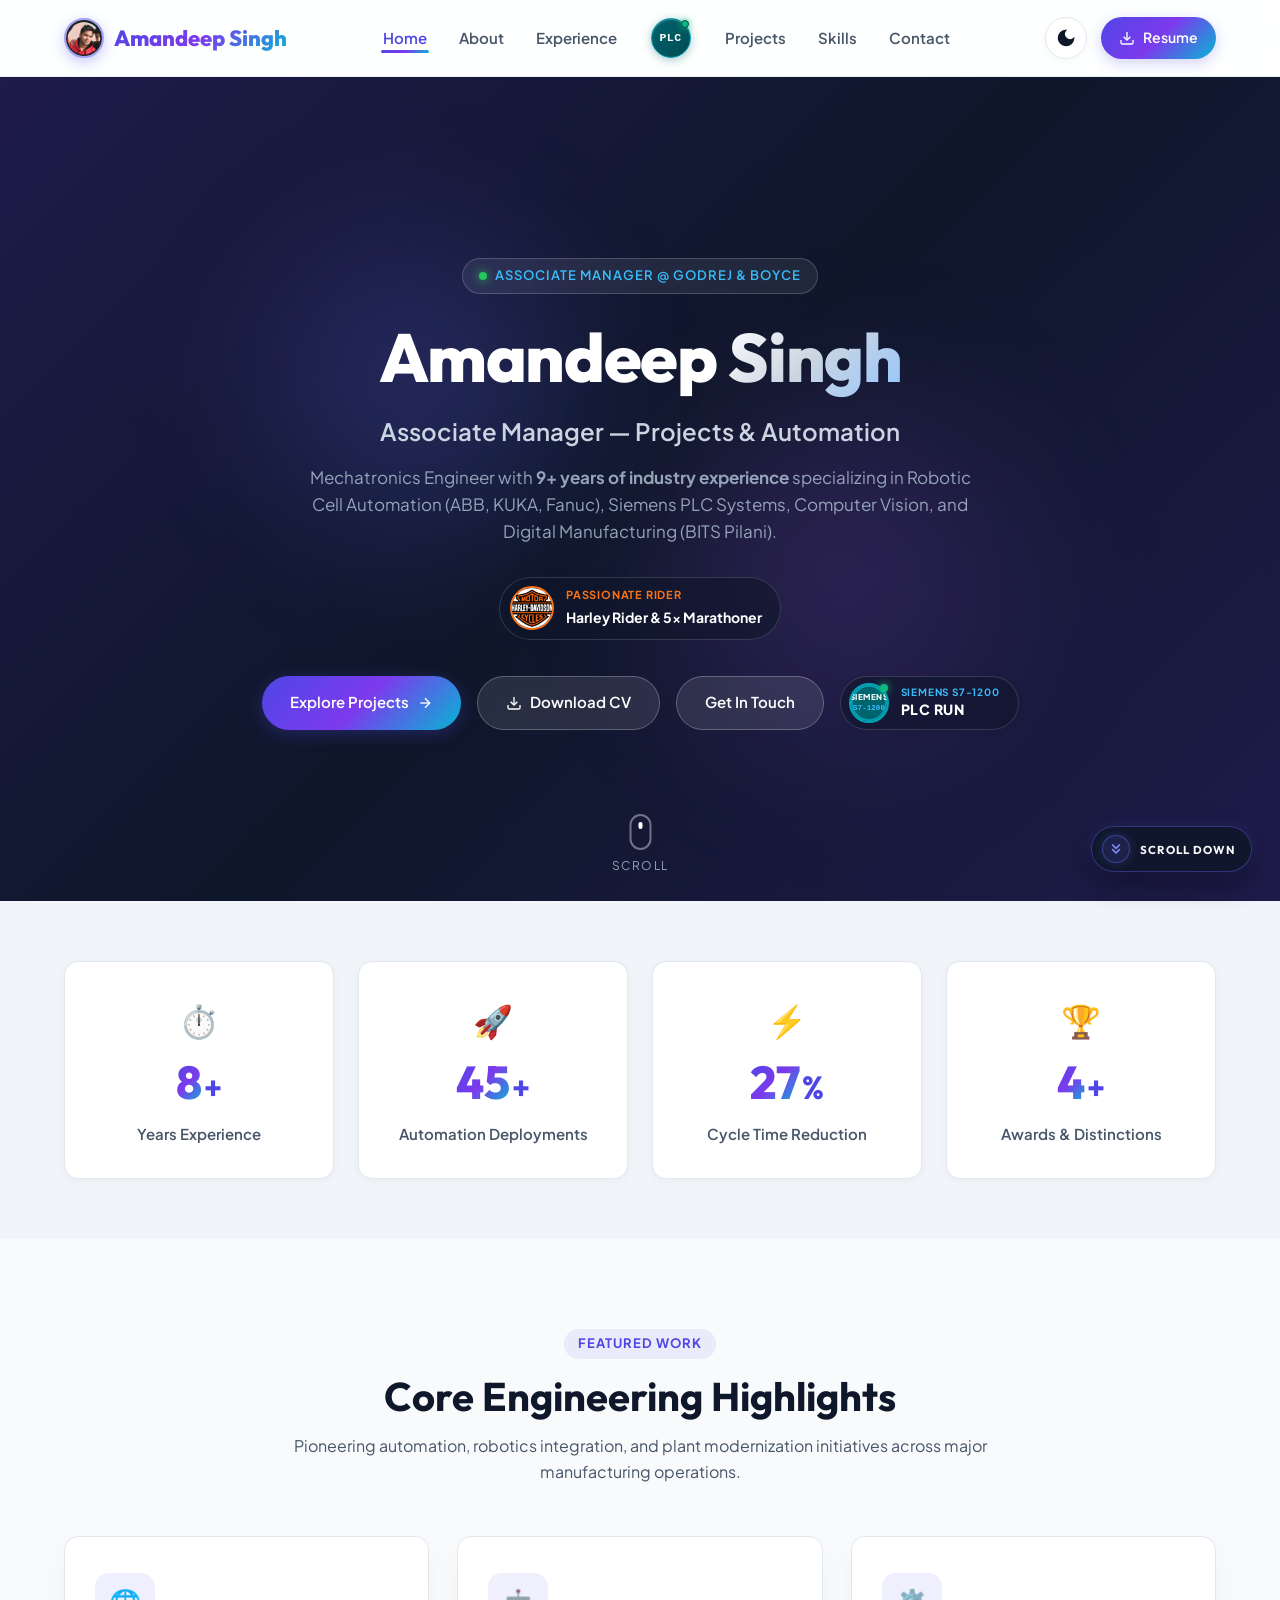
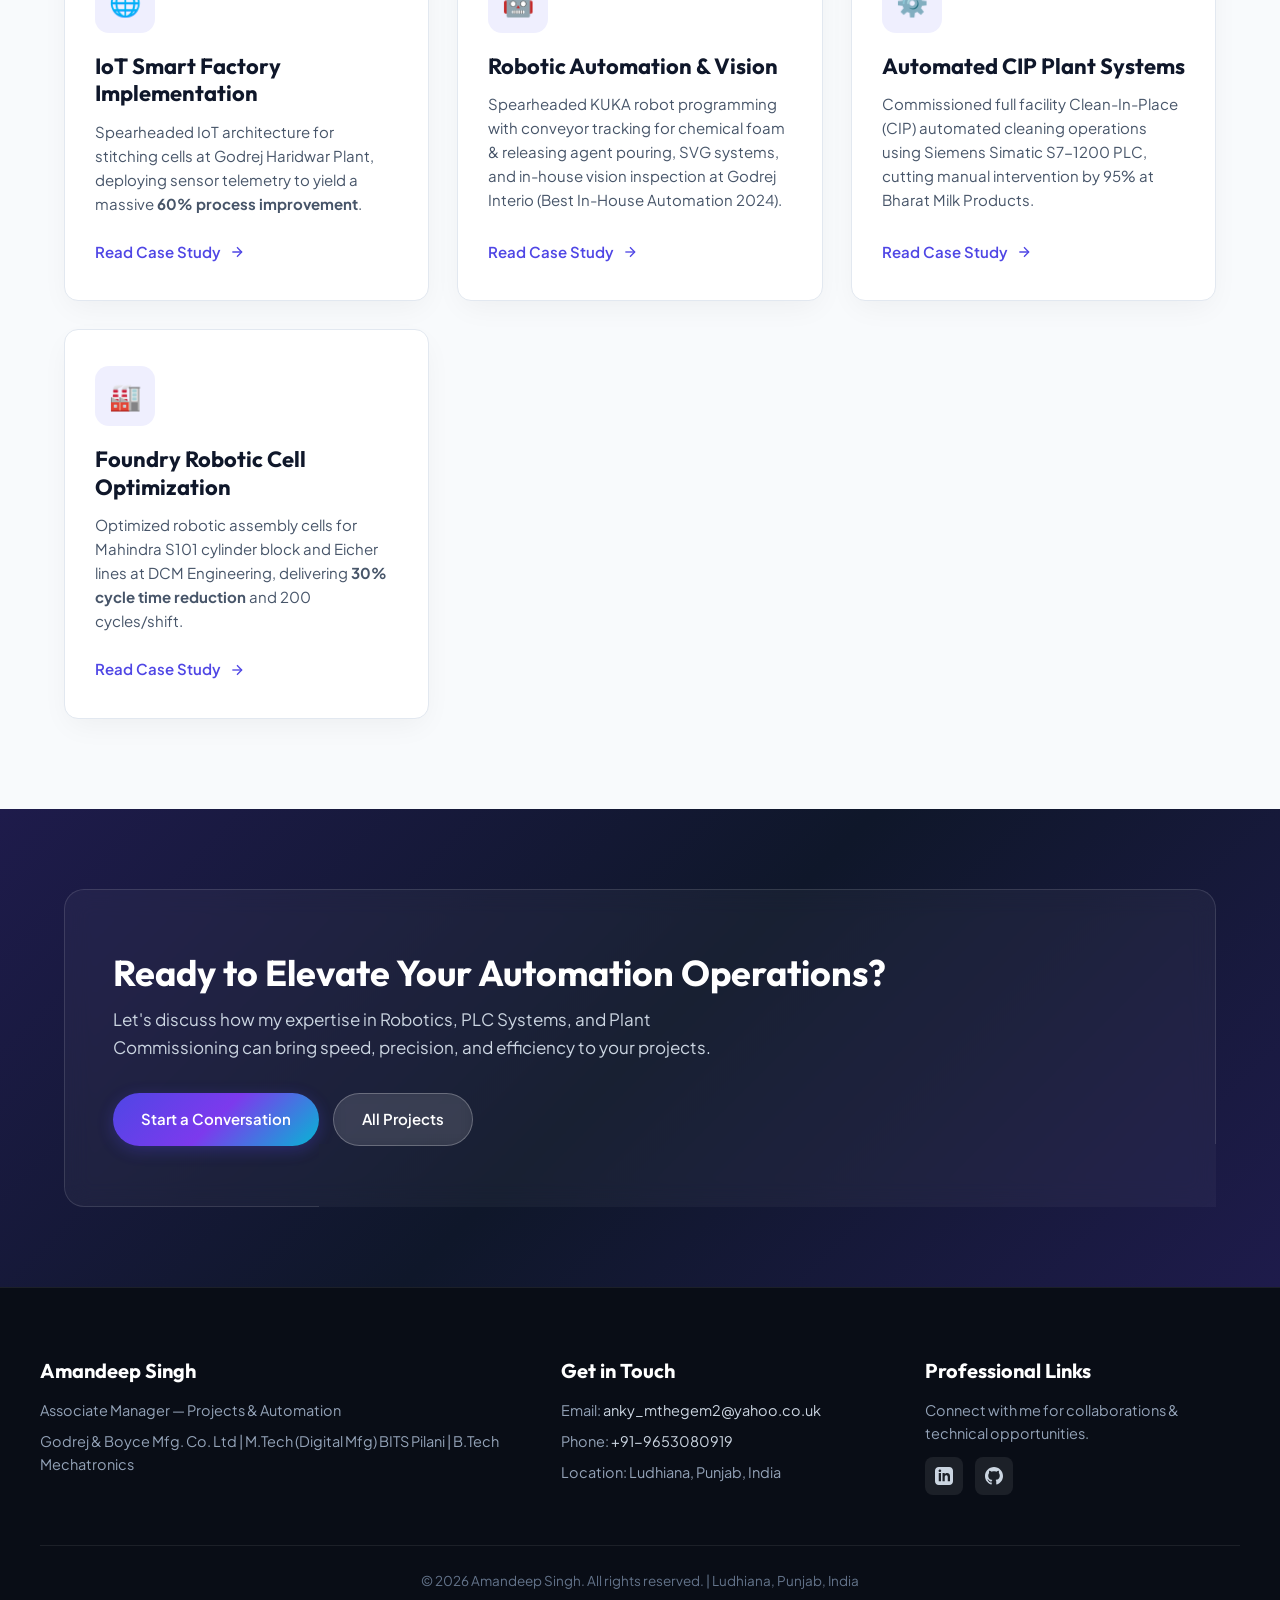
==== index.html @ a07509e2 "Deploy universal fixed floating scroll action pill across all portfolio pages" ====
<!DOCTYPE html>
<html lang="en" data-theme="light">

<head>
    <meta charset="UTF-8">
    <meta name="viewport" content="width=device-width, initial-scale=1.0">
    <title>Amandeep Singh | Associate Manager - Projects & Automation | Portfolio</title>
    <meta name="description"
        content="Official Portfolio of Amandeep Singh — Associate Manager in Projects & Automation at Godrej & Boyce. Expert in Industrial Robotics, Siemens PLC, Vision Systems, and Digital Manufacturing (BITS Pilani).">
    <meta name="author" content="Amandeep Singh">
    <link rel="icon" type="image/png" href="profile_logo.png">
    <link rel="stylesheet" href="styles.css?v=3.3">
</head>

<body>
    <!-- Navigation -->
    <nav class="navbar" aria-label="Main Navigation">
        <div class="nav-container">
            <a href="index.html" class="logo">
                <img src="profile_logo.png" alt="Amandeep Singh" class="logo-img" width="40" height="40" style="width:40px;height:40px;max-width:40px;max-height:40px;border-radius:50%;object-fit:cover;flex-shrink:0;">
                <span class="logo-text">Amandeep Singh</span>
            </a>
            <ul class="nav-menu">
                <li><a href="index.html" class="nav-link active">Home</a></li>
                <li><a href="about.html" class="nav-link">About</a></li>
                <li><a href="experience.html" class="nav-link">Experience</a></li>
                <li class="nav-item-plc">
                    <a href="plc.html" class="nav-plc-badge-btn" title="Launch Siemens S7-1200 PLC Simulator" aria-label="PLC Simulator">
                        <span class="plc-nav-text">PLC</span>
                        <span class="plc-nav-led"></span>
                    </a>
                </li>
                <li><a href="projects.html" class="nav-link">Projects</a></li>
                <li><a href="skills.html" class="nav-link">Skills</a></li>
                <li><a href="contact.html" class="nav-link">Contact</a></li>
            </ul>
            <div class="nav-actions">
                <button class="theme-toggle-btn" id="themeToggleBtn" aria-label="Toggle light/dark theme">
                    <svg viewBox="0 0 24 24" fill="none" stroke="currentColor" stroke-width="2">
                        <path d="M21 12.79A9 9 0 1 1 11.21 3 7 7 0 0 0 21 12.79z"></path>
                    </svg>
                </button>
                <a href="Resume_Amandeep.pdf" download="Resume_Amandeep.pdf" class="btn-nav-resume" target="_blank"
                    rel="noopener noreferrer">
                    <svg width="16" height="16" viewBox="0 0 24 24" fill="none" stroke="currentColor" stroke-width="2">
                        <path d="M21 15v4a2 2 0 0 1-2 2H5a2 2 0 0 1-2-2v-4"></path>
                        <polyline points="7 10 12 15 17 10"></polyline>
                        <line x1="12" y1="15" x2="12" y2="3"></line>
                    </svg>
                    <span>Resume</span>
                </a>
                <button class="hamburger" aria-label="Open navigation menu" aria-expanded="false">
                    <span></span>
                    <span></span>
                    <span></span>
                </button>
            </div>
        </div>
    </nav>

    <!-- Hero Section -->
    <header class="hero">
        <div class="hero-glow-1"></div>
        <div class="hero-glow-2"></div>
        <div class="hero-content">
            <div class="hero-tag">
                <span class="pulse-dot"></span>
                <span>Associate Manager @ Godrej &amp; Boyce</span>
            </div>
            <h1>Amandeep <span class="hero-gradient-text">Singh</span></h1>
            <p class="hero-subtitle">Associate Manager — Projects &amp; Automation</p>
            <p class="hero-subtitle-sub">Mechatronics Engineer with <strong>9+ years of industry experience</strong>
                specializing in Robotic Cell Automation (ABB, KUKA, Fanuc), Siemens PLC Systems, Computer Vision, and
                Digital Manufacturing (BITS Pilani).</p>

            <!-- Harley Rider Enthusiast Badge with Official Logo -->
            <div>
                <a href="harley.html" class="harley-badge-pill" title="Learn more in About Me">
                    <img src="Harley_davidson_logo.jpg" alt="Harley-Davidson Logo" class="harley-thumb" />
                    <div class="harley-badge-text">
                        <span>Passionate Rider</span>
                        <strong>Harley Rider &amp; 5x Marathoner</strong>
                    </div>
                </a>
            </div>

            <div class="hero-buttons">
                <a href="projects.html" class="btn btn-primary">
                    <span>Explore Projects</span>
                    <svg width="16" height="16" viewBox="0 0 24 24" fill="none" stroke="currentColor" stroke-width="2">
                        <line x1="5" y1="12" x2="19" y2="12"></line>
                        <polyline points="12 5 19 12 12 19"></polyline>
                    </svg>
                </a>
                <a href="Resume_Amandeep.pdf" download="Resume_Amandeep.pdf" class="btn btn-secondary" target="_blank"
                    rel="noopener noreferrer">
                    <svg width="16" height="16" viewBox="0 0 24 24" fill="none" stroke="currentColor" stroke-width="2">
                        <path d="M21 15v4a2 2 0 0 1-2 2H5a2 2 0 0 1-2-2v-4"></path>
                        <polyline points="7 10 12 15 17 10"></polyline>
                        <line x1="12" y1="15" x2="12" y2="3"></line>
                    </svg>
                    <span>Download CV</span>
                </a>
                <a href="contact.html" class="btn btn-secondary">Get In Touch</a>
                <a href="plc.html" class="plc-badge-pill" title="Launch Siemens S7-1200 PLC Simulator">
                    <div class="plc-thumb-wrap">
                        <svg class="plc-thumb" viewBox="0 0 40 40" fill="none" xmlns="http://www.w3.org/2000/svg">
                            <circle cx="20" cy="20" r="19" fill="#00646E" stroke="#00A3B4" stroke-width="2"/>
                            <text x="20" y="17" font-family="'Plus Jakarta Sans', -apple-system, sans-serif" font-weight="900" font-size="9" fill="#FFFFFF" text-anchor="middle" letter-spacing="0.5">SIEMENS</text>
                            <text x="20" y="28" font-family="'JetBrains Mono', monospace" font-weight="800" font-size="8.5" fill="#38BDF8" text-anchor="middle">S7-1200</text>
                        </svg>
                        <span class="plc-live-pulse-dot"></span>
                    </div>
                    <div class="plc-badge-text">
                        <span>Siemens S7-1200</span>
                        <strong>PLC RUN</strong>
                    </div>
                </a>
            </div>
        </div>
        <div class="scroll-indicator" aria-hidden="true">
            <div class="scroll-mouse">
                <div class="scroll-wheel"></div>
            </div>
            <span>Scroll</span>
        </div>
    </header>

    <!-- Quick Stats Section -->
    <section class="quick-stats" aria-label="Key Highlights and Statistics">
        <div class="container">
            <div class="stats-grid">
                <div class="stat-card">
                    <div class="stat-icon">⏱️</div>
                    <div class="stat-number-wrap">
                        <span class="stat-number" data-target="9">9</span>
                        <span class="stat-suffix">+</span>
                    </div>
                    <div class="stat-label">Years Experience</div>
                </div>
                <div class="stat-card">
                    <div class="stat-icon">🚀</div>
                    <div class="stat-number-wrap">
                        <span class="stat-number" data-target="50">50</span>
                        <span class="stat-suffix">+</span>
                    </div>
                    <div class="stat-label">Automation Deployments</div>
                </div>
                <div class="stat-card">
                    <div class="stat-icon">⚡</div>
                    <div class="stat-number-wrap">
                        <span class="stat-number" data-target="30">30</span>
                        <span class="stat-suffix">%</span>
                    </div>
                    <div class="stat-label">Cycle Time Reduction</div>
                </div>
                <div class="stat-card">
                    <div class="stat-icon">🏆</div>
                    <div class="stat-number-wrap">
                        <span class="stat-number" data-target="5">5</span>
                        <span class="stat-suffix">+</span>
                    </div>
                    <div class="stat-label">Awards &amp; Distinctions</div>
                </div>
            </div>
        </div>
    </section>

    <!-- Featured Projects Preview -->
    <section class="featured-section">
        <div class="container">
            <div class="section-header">
                <span class="section-tag">Featured Work</span>
                <h2 class="section-title">Core Engineering Highlights</h2>
                <p class="section-desc">Pioneering automation, robotics integration, and plant modernization initiatives
                    across major manufacturing operations.</p>
            </div>
            <div class="featured-grid">
                <div class="featured-card">
                    <div class="featured-icon-box">🌐</div>
                    <h3>IoT Smart Factory Implementation</h3>
                    <p>Spearheaded IoT architecture for stitching cells at Godrej Haridwar Plant, deploying sensor
                        telemetry to yield a massive <strong>60% process improvement</strong>.</p>
                    <a href="projects.html" class="link-arrow">
                        <span>Read Case Study</span>
                        <svg width="16" height="16" viewBox="0 0 24 24" fill="none" stroke="currentColor"
                            stroke-width="2">
                            <line x1="5" y1="12" x2="19" y2="12"></line>
                            <polyline points="12 5 19 12 12 19"></polyline>
                        </svg>
                    </a>
                </div>
                <div class="featured-card">
                    <div class="featured-icon-box">🤖</div>
                    <h3>Robotic Automation &amp; Vision</h3>
                    <p>Spearheaded KUKA robot programming with conveyor tracking for chemical foam &amp; releasing agent pouring, SVG systems, and in-house vision inspection at Godrej Interio (Best In-House Automation 2024).</p>
                    <a href="projects.html" class="link-arrow">
                        <span>Read Case Study</span>
                        <svg width="16" height="16" viewBox="0 0 24 24" fill="none" stroke="currentColor"
                            stroke-width="2">
                            <line x1="5" y1="12" x2="19" y2="12"></line>
                            <polyline points="12 5 19 12 12 19"></polyline>
                        </svg>
                    </a>
                </div>
                <div class="featured-card">
                    <div class="featured-icon-box">⚙️</div>
                    <h3>Automated CIP Plant Systems</h3>
                    <p>Commissioned full facility Clean-In-Place (CIP) automated cleaning operations using Siemens
                        Simatic S7-1200 PLC, cutting manual intervention by 95% at Bharat Milk Products.</p>
                    <a href="projects.html" class="link-arrow">
                        <span>Read Case Study</span>
                        <svg width="16" height="16" viewBox="0 0 24 24" fill="none" stroke="currentColor"
                            stroke-width="2">
                            <line x1="5" y1="12" x2="19" y2="12"></line>
                            <polyline points="12 5 19 12 12 19"></polyline>
                        </svg>
                    </a>
                </div>
                <div class="featured-card">
                    <div class="featured-icon-box">🏭</div>
                    <h3>Foundry Robotic Cell Optimization</h3>
                    <p>Optimized robotic assembly cells for Mahindra S101 cylinder block and Eicher lines at DCM
                        Engineering, delivering <strong>30% cycle time reduction</strong> and 200 cycles/shift.</p>
                    <a href="projects.html" class="link-arrow">
                        <span>Read Case Study</span>
                        <svg width="16" height="16" viewBox="0 0 24 24" fill="none" stroke="currentColor"
                            stroke-width="2">
                            <line x1="5" y1="12" x2="19" y2="12"></line>
                            <polyline points="12 5 19 12 12 19"></polyline>
                        </svg>
                    </a>
                </div>
            </div>
        </div>
    </section>

    <!-- CTA Section -->
    <section class="cta-section">
        <div class="container">
            <div class="cta-box">
                <div class="cta-content">
                    <h2>Ready to Elevate Your Automation Operations?</h2>
                    <p>Let's discuss how my expertise in Robotics, PLC Systems, and Plant Commissioning can bring speed,
                        precision, and efficiency to your projects.</p>
                </div>
                <div class="cta-actions">
                    <a href="contact.html" class="btn btn-primary">Start a Conversation</a>
                    <a href="projects.html" class="btn btn-secondary">All Projects</a>
                </div>
            </div>
        </div>
    </section>

    <!-- Footer -->
    <footer class="footer">
        <div class="footer-content">
            <div class="footer-section">
                <h4>Amandeep Singh</h4>
                <p>Associate Manager — Projects &amp; Automation</p>
                <p>Godrej &amp; Boyce Mfg. Co. Ltd | M.Tech (Digital Mfg) BITS Pilani | B.Tech Mechatronics</p>
            </div>
            <div class="footer-section">
                <h4>Get in Touch</h4>
                <p>Email: <a href="mailto:anky_mthegem2@yahoo.co.uk">anky_mthegem2@yahoo.co.uk</a></p>
                <p>Phone: <a href="tel:+919653080919">+91-9653080919</a></p>
                <p>Location: Ludhiana, Punjab, India</p>
            </div>
            <div class="footer-section">
                <h4>Professional Links</h4>
                <p>Connect with me for collaborations &amp; technical opportunities.</p>
                <div class="footer-social-links">
                    <a href="https://www.linkedin.com/in/anky-mthegem/" target="_blank" rel="noopener noreferrer"
                        class="footer-social-link" title="LinkedIn Profile" aria-label="LinkedIn Profile">
                        <svg width="18" height="18" viewBox="0 0 24 24" fill="currentColor">
                            <path
                                d="M19 0h-14c-2.761 0-5 2.239-5 5v14c0 2.761 2.239 5 5 5h14c2.762 0 5-2.239 5-5v-14c0-2.761-2.238-5-5-5zm-11 19h-3v-11h3v11zm-1.5-12.268c-.966 0-1.75-.79-1.75-1.764s.784-1.764 1.75-1.764 1.75.79 1.75 1.764-.783 1.764-1.75 1.764zm13.5 12.268h-3v-5.604c0-3.368-4-3.113-4 0v5.604h-3v-11h3v1.765c1.396-2.586 7-2.777 7 2.476v6.759z" />
                        </svg>
                    </a>
                    <a href="https://github.com/anky-mthegem/" target="_blank" rel="noopener noreferrer"
                        class="footer-social-link" title="GitHub Profile" aria-label="GitHub Profile">
                        <svg width="18" height="18" viewBox="0 0 24 24" fill="currentColor">
                            <path
                                d="M12 0c-6.626 0-12 5.373-12 12 0 5.302 3.438 9.8 8.207 11.387.599.111.793-.261.793-.577v-2.234c-3.338.726-4.033-1.416-4.033-1.416-.546-1.387-1.333-1.756-1.333-1.756-1.089-.745.083-.729.083-.729 1.205.084 1.839 1.237 1.839 1.237 1.07 1.834 2.807 1.304 3.492.997.107-.775.418-1.305.762-1.604-2.665-.305-5.467-1.334-5.467-5.931 0-1.311.469-2.381 1.236-3.221-.124-.303-.535-1.524.117-3.176 0 0 1.008-.322 3.301 1.23.957-.266 1.983-.399 3.003-.404 1.02.005 2.047.138 3.006.404 2.291-1.552 3.297-1.23 3.297-1.23.653 1.653.242 2.874.118 3.176.77.84 1.235 1.911 1.235 3.221 0 4.609-2.807 5.624-5.479 5.921.43.372.823 1.102.823 2.222v3.293c0 .319.192.694.801.576 4.765-1.589 8.199-6.086 8.199-11.386 0-6.627-5.373-12-12-12z" />
                        </svg>
                    </a>
                </div>
            </div>
        </div>
        <div class="footer-bottom">
            <p>&copy; 2026 Amandeep Singh. All rights reserved. | Ludhiana, Punjab, India</p>
        </div>
    </footer>

    <!-- Fixed Floating Pill Scroll Action Widget -->
    <div class="floating-pill-wrap is-down" id="floatingPill">
        <button type="button" class="floating-pill-btn" id="floatingScrollBtn" aria-label="Scroll down to explore page">
            <span class="floating-pill-icon-box">
                <svg class="floating-pill-icon-arrow" width="16" height="16" viewBox="0 0 24 24" fill="none" stroke="currentColor" stroke-width="2.5" stroke-linecap="round" stroke-linejoin="round">
                    <path id="pillArrowPath" d="M7 13l5 5 5-5M7 6l5 5 5-5"/>
                </svg>
            </span>
            <span class="floating-pill-label" id="pillLabel">Scroll Down</span>
        </button>
    </div>

    <script src="script.js?v=3.3"></script>
</body>

</html>
---- styles.css ----
/* ==========================================================================
   AMANDEEP SINGH PORTFOLIO - MODERN DESIGN SYSTEM
   ========================================================================== */

@import url('https://fonts.googleapis.com/css2?family=Outfit:wght@400;500;600;700;800&family=Plus+Jakarta+Sans:wght@400;500;600;700&display=swap');

/* --- CSS Variables & Color Tokens --- */
:root {
    /* Fonts */
    --font-heading: 'Outfit', -apple-system, BlinkMacSystemFont, sans-serif;
    --font-body: 'Plus Jakarta Sans', -apple-system, BlinkMacSystemFont, sans-serif;

    /* Light Theme (Default) */
    --bg-primary: #f8fafc;
    --bg-secondary: #f1f5f9;
    --bg-surface: #ffffff;
    --bg-surface-elevated: #ffffff;
    --bg-card-hover: #ffffff;
    --text-primary: #0f172a;
    --text-secondary: #475569;
    --text-muted: #64748b;
    --border-color: #e2e8f0;
    --border-subtle: rgba(226, 232, 240, 0.8);
    --border-glow: rgba(99, 102, 241, 0.2);

    /* Accents & Brand */
    --primary: #4f46e5;
    --primary-hover: #4338ca;
    --secondary: #7c3aed;
    --accent: #06b6d4;
    --accent-gradient: linear-gradient(135deg, #4f46e5 0%, #7c3aed 50%, #06b6d4 100%);
    --hero-bg-gradient: linear-gradient(135deg, #1e1b4b 0%, #0f172a 50%, #1e1b4b 100%);
    
    /* Surface Effects */
    --navbar-bg: rgba(255, 255, 255, 0.85);
    --navbar-border: rgba(226, 232, 240, 0.7);
    --shadow-sm: 0 2px 8px rgba(0, 0, 0, 0.04);
    --shadow-md: 0 8px 24px -4px rgba(15, 23, 42, 0.08);
    --shadow-lg: 0 20px 32px -8px rgba(79, 70, 229, 0.12);
    --shadow-glow: 0 0 25px rgba(79, 70, 229, 0.25);
    --card-shadow: 0 10px 30px -5px rgba(0, 0, 0, 0.05);

    /* Spacing & Radii */
    --radius-sm: 8px;
    --radius-md: 14px;
    --radius-lg: 20px;
    --radius-full: 9999px;
    --transition-fast: 0.2s cubic-bezier(0.4, 0, 0.2, 1);
    --transition-normal: 0.3s cubic-bezier(0.4, 0, 0.2, 1);
    --transition-smooth: 0.5s cubic-bezier(0.16, 1, 0.3, 1);
}

/* --- Dark Theme Variables --- */
[data-theme="dark"] {
    --bg-primary: #0a0e17;
    --bg-secondary: #0f172a;
    --bg-surface: #141c2e;
    --bg-surface-elevated: #1a243b;
    --bg-card-hover: #1e2a45;
    --text-primary: #f8fafc;
    --text-secondary: #94a3b8;
    --text-muted: #64748b;
    --border-color: #1e293b;
    --border-subtle: rgba(51, 65, 85, 0.6);
    --border-glow: rgba(99, 102, 241, 0.35);

    --primary: #6366f1;
    --primary-hover: #818cf8;
    --secondary: #a855f7;
    --accent: #22d3ee;
    --accent-gradient: linear-gradient(135deg, #6366f1 0%, #a855f7 50%, #22d3ee 100%);
    --hero-bg-gradient: linear-gradient(135deg, #090d16 0%, #0c1222 50%, #111827 100%);

    --navbar-bg: rgba(10, 14, 23, 0.85);
    --navbar-border: rgba(30, 41, 59, 0.7);
    --shadow-sm: 0 2px 8px rgba(0, 0, 0, 0.3);
    --shadow-md: 0 8px 24px -4px rgba(0, 0, 0, 0.4);
    --shadow-lg: 0 20px 35px -8px rgba(0, 0, 0, 0.6);
    --shadow-glow: 0 0 30px rgba(99, 102, 241, 0.35);
    --card-shadow: 0 10px 30px -5px rgba(0, 0, 0, 0.35);
}

/* --- Base & Reset --- */
*, *::before, *::after {
    margin: 0;
    padding: 0;
    box-sizing: border-box;
}

html {
    scroll-behavior: smooth;
    scroll-padding-top: 80px;
}

body {
    font-family: var(--font-body);
    background-color: var(--bg-primary);
    color: var(--text-primary);
    line-height: 1.65;
    transition: background-color var(--transition-normal), color var(--transition-normal);
    overflow-x: hidden;
    -webkit-font-smoothing: antialiased;
}

h1, h2, h3, h4, h5, h6 {
    font-family: var(--font-heading);
    font-weight: 700;
    color: var(--text-primary);
    line-height: 1.25;
}

p {
    color: var(--text-secondary);
}

a {
    color: var(--primary);
    text-decoration: none;
    transition: all var(--transition-fast);
}

img {
    max-width: 100%;
    height: auto;
    display: block;
}

.container {
    max-width: 1200px;
    margin: 0 auto;
    padding: 0 24px;
}

/* --- Header & Navigation --- */
.navbar {
    position: sticky;
    top: 0;
    width: 100%;
    background: var(--navbar-bg);
    backdrop-filter: blur(14px);
    -webkit-backdrop-filter: blur(14px);
    border-bottom: 1px solid var(--navbar-border);
    z-index: 1000;
    transition: all var(--transition-normal);
}

.nav-container {
    max-width: 1200px;
    margin: 0 auto;
    padding: 0 24px;
    display: flex;
    justify-content: space-between;
    align-items: center;
    height: 76px;
}

.logo {
    display: flex;
    align-items: center;
    gap: 10px;
    font-family: var(--font-heading);
    font-size: 22px;
    font-weight: 800;
    text-decoration: none;
    color: var(--text-primary);
}

.logo-badge {
    display: inline-flex;
    align-items: center;
    justify-content: center;
    width: 40px;
    height: 40px;
    border-radius: 10px;
    background: var(--accent-gradient);
    color: #ffffff;
    font-weight: 800;
    font-size: 18px;
    box-shadow: 0 4px 12px rgba(79, 70, 229, 0.3);
}

.logo-img {
    width: 40px !important;
    height: 40px !important;
    max-width: 40px !important;
    max-height: 40px !important;
    border-radius: 50%;
    object-fit: cover;
    border: 2px solid rgba(99, 102, 241, 0.6);
    box-shadow: 0 4px 14px rgba(99, 102, 241, 0.35);
    flex-shrink: 0;
    display: block;
    transition: transform var(--transition-normal), box-shadow var(--transition-normal), border-color var(--transition-normal);
}

.logo:hover .logo-img {
    transform: scale(1.08);
    box-shadow: 0 6px 20px rgba(99, 102, 241, 0.55);
    border-color: var(--primary);
}

.logo-text {
    background: var(--accent-gradient);
    -webkit-background-clip: text;
    -webkit-text-fill-color: transparent;
    background-clip: text;
}

.nav-menu {
    display: flex;
    align-items: center;
    list-style: none;
    gap: 28px;
}

.nav-link {
    font-size: 15px;
    font-weight: 600;
    color: var(--text-secondary);
    position: relative;
    padding: 6px 2px;
    transition: color var(--transition-fast);
}

.nav-link:hover,
.nav-link.active {
    color: var(--primary);
}

.nav-link::after {
    content: '';
    position: absolute;
    bottom: 0;
    left: 0;
    width: 0;
    height: 2.5px;
    border-radius: 2px;
    background: var(--accent-gradient);
    transition: width var(--transition-normal);
}

.nav-link:hover::after,
.nav-link.active::after {
    width: 100%;
}

.nav-actions {
    display: flex;
    align-items: center;
    gap: 14px;
}

/* Theme Switcher Button */
.theme-toggle-btn {
    display: inline-flex;
    align-items: center;
    justify-content: center;
    width: 42px;
    height: 42px;
    border-radius: var(--radius-full);
    border: 1px solid var(--border-color);
    background: var(--bg-surface);
    color: var(--text-primary);
    cursor: pointer;
    transition: all var(--transition-fast);
    box-shadow: var(--shadow-sm);
}

.theme-toggle-btn:hover {
    border-color: var(--primary);
    transform: rotate(15deg);
    color: var(--primary);
}

.theme-toggle-btn svg {
    width: 20px;
    height: 20px;
    fill: currentColor;
}

/* ==========================================================================
   ROUND INTERACTIVE PLC NAVBAR BADGE (Between Experience & Projects)
   ========================================================================== */
.nav-item-plc {
    display: inline-flex;
    align-items: center;
    justify-content: center;
    list-style: none;
    margin: 0 4px;
}

.nav-plc-badge-btn {
    display: inline-flex;
    align-items: center;
    justify-content: center;
    width: 40px;
    height: 40px;
    border-radius: 50%;
    background: linear-gradient(135deg, #00646e 0%, #004b53 100%);
    border: 1.5px solid #00a3b4;
    color: #ffffff !important;
    text-decoration: none;
    font-family: 'JetBrains Mono', monospace;
    font-size: 11.5px;
    font-weight: 800;
    letter-spacing: 0.5px;
    position: relative;
    box-shadow: 0 2px 10px rgba(0, 100, 110, 0.35), inset 0 1px 1px rgba(255, 255, 255, 0.25);
    transition: all 0.3s cubic-bezier(0.34, 1.56, 0.64, 1);
    cursor: pointer;
    user-select: none;
    overflow: visible;
}

/* Hover & Focus State - 3D Interactive Spring & Neon Glow */
.nav-plc-badge-btn:hover {
    transform: translateY(-3px) scale(1.12);
    border-color: #38bdf8;
    box-shadow: 0 6px 20px rgba(0, 163, 180, 0.55), 0 0 14px rgba(56, 189, 248, 0.6), inset 0 1px 2px rgba(255, 255, 255, 0.4);
    color: #ffffff !important;
}

/* Active Click Bounce */
.nav-plc-badge-btn:active {
    transform: translateY(1px) scale(0.94);
    box-shadow: 0 2px 6px rgba(0, 100, 110, 0.4);
}

/* Outer Spinning Hologram Ring on Hover */
.nav-plc-badge-btn::before {
    content: '';
    position: absolute;
    inset: -4px;
    border-radius: 50%;
    border: 1.5px dashed rgba(0, 163, 180, 0);
    transition: all 0.3s ease;
}

.nav-plc-badge-btn:hover::before {
    border-color: rgba(56, 189, 248, 0.75);
    animation: plcRingSpin 3s infinite linear;
}

@keyframes plcRingSpin {
    0% { transform: rotate(0deg); }
    100% { transform: rotate(360deg); }
}

/* Pulsing Green RUN LED Beacon */
.nav-plc-badge-btn .plc-nav-led {
    position: absolute;
    top: 1px;
    right: 1px;
    width: 8px;
    height: 8px;
    border-radius: 50%;
    background-color: #10b981;
    border: 1.5px solid #004b53;
    box-shadow: 0 0 7px #10b981;
    animation: navPlcPulse 1.8s infinite ease-in-out;
}

@keyframes navPlcPulse {
    0%, 100% { transform: scale(1); opacity: 1; }
    50% { transform: scale(1.35); opacity: 0.65; }
}

/* Resume CTA Button in Nav */
.btn-nav-resume {
    display: inline-flex;
    align-items: center;
    gap: 8px;
    padding: 9px 18px;
    font-size: 14px;
    font-weight: 600;
    border-radius: var(--radius-full);
    background: var(--accent-gradient);
    color: #ffffff !important;
    box-shadow: 0 4px 14px rgba(79, 70, 229, 0.25);
    transition: all var(--transition-fast);
}

.btn-nav-resume:hover {
    transform: translateY(-2px);
    box-shadow: 0 6px 20px rgba(79, 70, 229, 0.35);
    color: #ffffff;
}

.hamburger {
    display: none;
    flex-direction: column;
    justify-content: center;
    gap: 5px;
    width: 38px;
    height: 38px;
    cursor: pointer;
    background: transparent;
    border: none;
    padding: 4px;
    z-index: 1001;
}

.hamburger span {
    width: 26px;
    height: 2.5px;
    background: var(--text-primary);
    border-radius: 2px;
    transition: all var(--transition-normal);
}

/* --- Hero Section --- */
.hero {
    position: relative;
    background: var(--hero-bg-gradient);
    color: #ffffff;
    padding: 110px 24px 100px;
    text-align: center;
    min-height: calc(100vh - 76px);
    display: flex;
    align-items: center;
    justify-content: center;
    overflow: hidden;
}

/* Ambient glow blobs in hero background */
.hero-glow-1 {
    position: absolute;
    top: 10%;
    left: 15%;
    width: 450px;
    height: 450px;
    background: radial-gradient(circle, rgba(99, 102, 241, 0.25) 0%, rgba(99, 102, 241, 0) 70%);
    filter: blur(50px);
    pointer-events: none;
    animation: floatGlow 14s ease-in-out infinite alternate;
}

.hero-glow-2 {
    position: absolute;
    bottom: 10%;
    right: 15%;
    width: 500px;
    height: 500px;
    background: radial-gradient(circle, rgba(168, 85, 247, 0.2) 0%, rgba(34, 211, 238, 0) 70%);
    filter: blur(60px);
    pointer-events: none;
    animation: floatGlow 18s ease-in-out infinite alternate-reverse;
}

.hero-content {
    position: relative;
    z-index: 2;
    max-width: 860px;
    margin: 0 auto;
}

.hero-tag {
    display: inline-flex;
    align-items: center;
    gap: 8px;
    padding: 6px 16px;
    background: rgba(255, 255, 255, 0.08);
    border: 1px solid rgba(255, 255, 255, 0.18);
    backdrop-filter: blur(8px);
    border-radius: var(--radius-full);
    font-size: 13px;
    font-weight: 600;
    color: #38bdf8;
    margin-bottom: 24px;
    text-transform: uppercase;
    letter-spacing: 1px;
}

.hero-tag .pulse-dot {
    width: 8px;
    height: 8px;
    border-radius: 50%;
    background: #22c55e;
    box-shadow: 0 0 10px #22c55e;
}

.hero-content h1 {
    font-size: clamp(38px, 6vw, 68px);
    font-weight: 800;
    letter-spacing: -0.02em;
    color: #ffffff;
    margin-bottom: 16px;
    line-height: 1.15;
}

.hero-gradient-text {
    background: linear-gradient(135deg, #ffffff 0%, #cbd5e1 50%, #93c5fd 100%);
    -webkit-background-clip: text;
    -webkit-text-fill-color: transparent;
    background-clip: text;
}

.hero-subtitle {
    font-size: clamp(18px, 2.5vw, 24px);
    font-weight: 600;
    color: #cbd5e1;
    margin-bottom: 12px;
}

.hero-subtitle-sub {
    font-size: clamp(14px, 1.8vw, 17px);
    color: #94a3b8;
    max-width: 680px;
    margin: 0 auto 32px;
    font-weight: 400;
    line-height: 1.6;
}

/* Harley Enthusiast Pill Badge */
.harley-badge-pill {
    display: inline-flex;
    align-items: center;
    gap: 12px;
    background: rgba(15, 23, 42, 0.6);
    border: 1px solid rgba(255, 255, 255, 0.15);
    backdrop-filter: blur(10px);
    padding: 8px 18px 8px 10px;
    border-radius: var(--radius-full);
    margin-bottom: 36px;
    transition: all var(--transition-fast);
}

.harley-badge-pill:hover {
    border-color: rgba(251, 146, 60, 0.6);
    box-shadow: 0 0 20px rgba(251, 146, 60, 0.2);
    transform: translateY(-2px);
}

.harley-thumb {
    width: 44px;
    height: 44px;
    border-radius: 50%;
    object-fit: cover;
    border: 2px solid #f97316;
}

.harley-badge-text {
    text-align: left;
}

.harley-badge-text span {
    display: block;
    font-size: 11px;
    text-transform: uppercase;
    letter-spacing: 0.8px;
    color: #f97316;
    font-weight: 700;
}

.harley-badge-text strong {
    font-size: 14px;
    color: #ffffff;
}

/* Siemens S7-1200 PLC RUN Pill Badge (Harley Twin Style) */
.plc-badge-pill {
    display: inline-flex;
    align-items: center;
    gap: 12px;
    background: rgba(15, 23, 42, 0.6);
    border: 1px solid rgba(255, 255, 255, 0.15);
    backdrop-filter: blur(10px);
    padding: 6px 18px 6px 8px;
    border-radius: var(--radius-full);
    text-decoration: none;
    transition: all var(--transition-fast);
    box-shadow: var(--shadow-sm);
}

.plc-badge-pill:hover {
    border-color: #00a3b4;
    box-shadow: 0 0 20px rgba(0, 163, 180, 0.35);
    transform: translateY(-2px);
}

.plc-thumb-wrap {
    position: relative;
    width: 40px;
    height: 40px;
    flex-shrink: 0;
    display: flex;
    align-items: center;
    justify-content: center;
}

.plc-thumb {
    width: 40px;
    height: 40px;
    border-radius: 50%;
    object-fit: cover;
    border: 2px solid #00a3b4;
    background: #00646e;
}

.plc-live-pulse-dot {
    position: absolute;
    top: 1px;
    right: 1px;
    width: 8px;
    height: 8px;
    border-radius: 50%;
    background: #10b981;
    box-shadow: 0 0 8px #10b981;
    animation: pulsePlcDot 1.5s infinite ease-in-out;
}

@keyframes pulsePlcDot {
    0%, 100% { transform: scale(1); opacity: 1; }
    50% { transform: scale(1.35); opacity: 0.5; }
}

.plc-badge-text {
    text-align: left;
    line-height: 1.25;
}

.plc-badge-text span {
    display: block;
    font-size: 10px;
    text-transform: uppercase;
    letter-spacing: 0.8px;
    color: #38bdf8;
    font-weight: 700;
}

.plc-badge-text strong {
    font-size: 14px;
    font-weight: 800;
    color: #ffffff;
    letter-spacing: 0.5px;
}

.hero-buttons {
    display: flex;
    gap: 16px;
    justify-content: center;
    flex-wrap: wrap;
}

.scroll-indicator {
    position: absolute;
    bottom: 25px;
    left: 50%;
    transform: translateX(-50%);
    display: flex;
    flex-direction: column;
    align-items: center;
    gap: 6px;
    color: #94a3b8;
    font-size: 12px;
    text-transform: uppercase;
    letter-spacing: 1.5px;
}

.scroll-mouse {
    width: 22px;
    height: 36px;
    border: 2px solid rgba(255, 255, 255, 0.4);
    border-radius: 12px;
    position: relative;
}

.scroll-wheel {
    position: absolute;
    top: 6px;
    left: 50%;
    transform: translateX(-50%);
    width: 4px;
    height: 7px;
    background: #ffffff;
    border-radius: 2px;
    animation: scrollWheel 2s infinite;
}

/* --- Modern Buttons --- */
.btn {
    display: inline-flex;
    align-items: center;
    justify-content: center;
    gap: 8px;
    padding: 13px 28px;
    border-radius: var(--radius-full);
    font-size: 15px;
    font-weight: 600;
    text-decoration: none;
    cursor: pointer;
    border: none;
    transition: all var(--transition-fast);
    font-family: var(--font-body);
}

.btn-primary {
    background: var(--accent-gradient);
    color: #ffffff;
    box-shadow: 0 4px 16px rgba(79, 70, 229, 0.3);
}

.btn-primary:hover {
    transform: translateY(-2px);
    box-shadow: 0 8px 25px rgba(79, 70, 229, 0.45);
    color: #ffffff;
}

.btn-secondary {
    background: rgba(255, 255, 255, 0.1);
    color: #ffffff;
    border: 1px solid rgba(255, 255, 255, 0.25);
    backdrop-filter: blur(8px);
}

.btn-secondary:hover {
    background: rgba(255, 255, 255, 0.2);
    border-color: rgba(255, 255, 255, 0.4);
    transform: translateY(-2px);
    color: #ffffff;
}

.btn-outline {
    background: transparent;
    color: var(--primary);
    border: 1.5px solid var(--primary);
}

.btn-outline:hover {
    background: var(--primary);
    color: #ffffff;
    transform: translateY(-2px);
}

/* --- Section Headers --- */
.page-header {
    background: var(--hero-bg-gradient);
    color: #ffffff;
    padding: 70px 24px;
    text-align: center;
    position: relative;
}

.page-header h1 {
    font-size: clamp(32px, 4.5vw, 48px);
    color: #ffffff;
    margin-bottom: 12px;
}

.page-header .subtitle {
    font-size: clamp(16px, 2vw, 19px);
    color: #cbd5e1;
    max-width: 600px;
    margin: 0 auto;
}

.section-header {
    text-align: center;
    max-width: 700px;
    margin: 0 auto 50px;
}

.section-tag {
    display: inline-block;
    padding: 4px 14px;
    background: rgba(99, 102, 241, 0.1);
    color: var(--primary);
    border-radius: var(--radius-full);
    font-size: 13px;
    font-weight: 700;
    text-transform: uppercase;
    letter-spacing: 1px;
    margin-bottom: 12px;
}

.section-title {
    font-size: clamp(28px, 3.5vw, 40px);
    color: var(--text-primary);
    margin-bottom: 12px;
}

.section-desc {
    font-size: 16px;
    color: var(--text-secondary);
}

/* --- Quick Stats Section --- */
.quick-stats {
    padding: 60px 24px;
    background: var(--bg-secondary);
    position: relative;
}

.stats-grid {
    display: grid;
    grid-template-columns: repeat(auto-fit, minmax(220px, 1fr));
    gap: 24px;
}

.stat-card {
    background: var(--bg-surface);
    padding: 32px 24px;
    border-radius: var(--radius-md);
    text-align: center;
    border: 1px solid var(--border-color);
    box-shadow: var(--shadow-sm);
    transition: all var(--transition-normal);
}

.stat-card:hover {
    transform: translateY(-6px);
    border-color: var(--primary);
    box-shadow: var(--shadow-lg);
}

.stat-icon {
    font-size: 32px;
    margin-bottom: 12px;
}

.stat-number-wrap {
    display: flex;
    align-items: baseline;
    justify-content: center;
    gap: 2px;
}

.stat-number {
    font-family: var(--font-heading);
    font-size: 46px;
    font-weight: 800;
    line-height: 1;
    background: var(--accent-gradient);
    -webkit-background-clip: text;
    -webkit-text-fill-color: transparent;
    background-clip: text;
}

.stat-suffix {
    font-family: var(--font-heading);
    font-size: 32px;
    font-weight: 700;
    color: var(--primary);
}

.stat-label {
    font-size: 15px;
    font-weight: 600;
    color: var(--text-secondary);
    margin-top: 8px;
}

/* --- Featured Projects Preview on Home --- */
.featured-section {
    padding: 90px 24px;
    background: var(--bg-primary);
}

.featured-grid {
    display: grid;
    grid-template-columns: repeat(auto-fit, minmax(320px, 1fr));
    gap: 28px;
}

.featured-card {
    background: var(--bg-surface);
    padding: 36px 30px;
    border-radius: var(--radius-md);
    border: 1px solid var(--border-color);
    box-shadow: var(--card-shadow);
    transition: all var(--transition-normal);
    display: flex;
    flex-direction: column;
    position: relative;
    overflow: hidden;
}

.featured-card::before {
    content: '';
    position: absolute;
    top: 0;
    left: 0;
    right: 0;
    height: 4px;
    background: var(--accent-gradient);
    opacity: 0;
    transition: opacity var(--transition-fast);
}

.featured-card:hover {
    transform: translateY(-8px);
    box-shadow: var(--shadow-lg);
    border-color: var(--border-glow);
}

.featured-card:hover::before {
    opacity: 1;
}

.featured-icon-box {
    width: 60px;
    height: 60px;
    border-radius: 14px;
    background: rgba(99, 102, 241, 0.1);
    color: var(--primary);
    display: flex;
    align-items: center;
    justify-content: center;
    margin-bottom: 20px;
    font-size: 26px;
    transition: all var(--transition-fast);
}

.featured-card:hover .featured-icon-box {
    background: var(--accent-gradient);
    color: #ffffff;
    transform: scale(1.05);
}

.featured-card h3 {
    font-size: 22px;
    margin-bottom: 12px;
    color: var(--text-primary);
}

.featured-card p {
    font-size: 15px;
    color: var(--text-secondary);
    line-height: 1.6;
    margin-bottom: 24px;
    flex-grow: 1;
}

.link-arrow {
    display: inline-flex;
    align-items: center;
    gap: 8px;
    font-weight: 600;
    font-size: 15px;
    color: var(--primary);
    transition: gap var(--transition-fast);
}

.link-arrow:hover {
    gap: 12px;
    color: var(--secondary);
}

/* --- CTA Section --- */
.cta-section {
    padding: 80px 24px;
    background: var(--hero-bg-gradient);
    color: #ffffff;
    position: relative;
    overflow: hidden;
}

.cta-box {
    background: rgba(255, 255, 255, 0.04);
    border: 1px solid rgba(255, 255, 255, 0.12);
    backdrop-filter: blur(12px);
    border-radius: var(--radius-lg);
    padding: 60px 48px;
    display: flex;
    justify-content: space-between;
    align-items: center;
    gap: 32px;
    flex-wrap: wrap;
}

.cta-content h2 {
    font-size: clamp(26px, 3.5vw, 36px);
    color: #ffffff;
    margin-bottom: 10px;
}

.cta-content p {
    font-size: 17px;
    color: #cbd5e1;
    max-width: 600px;
}

.cta-actions {
    display: flex;
    gap: 14px;
    flex-wrap: wrap;
}

/* ==========================================================================
   ABOUT PAGE
   ========================================================================== */
.about-content {
    padding: 80px 24px;
    background: var(--bg-primary);
}

.about-grid {
    display: grid;
    grid-template-columns: 1.2fr 1fr;
    gap: 48px;
    align-items: start;
}

.about-text-card {
    background: var(--bg-surface);
    padding: 40px;
    border-radius: var(--radius-md);
    border: 1px solid var(--border-color);
    box-shadow: var(--shadow-sm);
}

.about-text-card h2 {
    font-size: 28px;
    margin-bottom: 20px;
    color: var(--text-primary);
}

.about-text-card p {
    font-size: 16px;
    line-height: 1.7;
    margin-bottom: 18px;
}

.highlight-box {
    background: rgba(99, 102, 241, 0.08);
    border-left: 4px solid var(--primary);
    padding: 16px 20px;
    border-radius: 0 var(--radius-sm) var(--radius-sm) 0;
    margin: 24px 0;
    font-size: 15px;
    color: var(--text-primary);
    font-weight: 500;
}

.info-cards-stack {
    display: flex;
    flex-direction: column;
    gap: 20px;
}

.info-card {
    background: var(--bg-surface);
    padding: 28px;
    border-radius: var(--radius-md);
    border: 1px solid var(--border-color);
    box-shadow: var(--shadow-sm);
    transition: all var(--transition-fast);
}

.info-card:hover {
    border-color: var(--border-glow);
    box-shadow: var(--shadow-md);
}

.info-card h3 {
    font-size: 20px;
    margin-bottom: 16px;
    display: flex;
    align-items: center;
    gap: 10px;
    color: var(--text-primary);
}

.info-item {
    display: flex;
    justify-content: space-between;
    padding: 10px 0;
    border-bottom: 1px solid var(--border-subtle);
    font-size: 15px;
}

.info-item:last-child {
    border-bottom: none;
    padding-bottom: 0;
}

.info-item .label {
    font-weight: 600;
    color: var(--text-primary);
    min-width: 100px;
}

.info-item .value {
    color: var(--text-secondary);
    text-align: right;
}

.achievements-list {
    list-style: none;
    display: flex;
    flex-direction: column;
    gap: 10px;
}

.achievements-list li {
    position: relative;
    padding-left: 26px;
    font-size: 14.5px;
    color: var(--text-secondary);
}

.achievements-list li::before {
    content: '✓';
    position: absolute;
    left: 0;
    top: 0;
    color: #22c55e;
    font-weight: 800;
    font-size: 16px;
}

/* Certifications */
.certifications {
    padding: 80px 24px;
    background: var(--bg-secondary);
}

.cert-grid {
    display: grid;
    grid-template-columns: repeat(auto-fit, minmax(240px, 1fr));
    gap: 24px;
}

.cert-card {
    background: var(--bg-surface);
    padding: 32px 24px;
    border-radius: var(--radius-md);
    text-align: center;
    border: 1px solid var(--border-color);
    box-shadow: var(--shadow-sm);
    transition: all var(--transition-normal);
}

.cert-card:hover {
    transform: translateY(-6px);
    box-shadow: var(--shadow-md);
    border-color: var(--primary);
}

.cert-icon {
    font-size: 40px;
    margin-bottom: 14px;
}

.cert-card h3 {
    font-size: 18px;
    margin-bottom: 6px;
}

.cert-card p {
    font-size: 14px;
    color: var(--text-muted);
}

/* ==========================================================================
   EXPERIENCE PAGE
   ========================================================================== */
.experience-page {
    padding: 80px 24px;
    background: var(--bg-primary);
}

.timeline {
    position: relative;
    max-width: 900px;
    margin: 0 auto;
    padding: 20px 0;
}

.timeline::before {
    content: '';
    position: absolute;
    top: 0;
    bottom: 0;
    left: 32px;
    width: 3px;
    background: linear-gradient(180deg, var(--primary) 0%, var(--secondary) 100%);
    border-radius: 2px;
}

.timeline-item {
    position: relative;
    margin-bottom: 48px;
    padding-left: 80px;
}

.timeline-item:last-child {
    margin-bottom: 0;
}

.timeline-dot {
    position: absolute;
    left: 20px;
    top: 24px;
    width: 26px;
    height: 26px;
    border-radius: 50%;
    background: var(--bg-surface);
    border: 4px solid var(--primary);
    box-shadow: 0 0 12px rgba(99, 102, 241, 0.4);
    z-index: 2;
    transition: all var(--transition-fast);
}

.timeline-item:hover .timeline-dot {
    transform: scale(1.2);
    border-color: var(--secondary);
}

.timeline-card {
    background: var(--bg-surface);
    padding: 32px;
    border-radius: var(--radius-md);
    border: 1px solid var(--border-color);
    box-shadow: var(--card-shadow);
    transition: all var(--transition-normal);
}

.timeline-card:hover {
    border-color: var(--border-glow);
    box-shadow: var(--shadow-lg);
    transform: translateY(-4px);
}

.timeline-header {
    display: flex;
    justify-content: space-between;
    align-items: flex-start;
    flex-wrap: wrap;
    gap: 12px;
    margin-bottom: 18px;
    border-bottom: 1px solid var(--border-subtle);
    padding-bottom: 16px;
}

.timeline-role {
    font-size: 22px;
    color: var(--text-primary);
}

.timeline-company {
    font-size: 16px;
    font-weight: 600;
    color: var(--primary);
    display: block;
    margin-top: 4px;
}

.timeline-duration {
    display: inline-block;
    padding: 4px 12px;
    background: var(--bg-secondary);
    border: 1px solid var(--border-color);
    border-radius: var(--radius-full);
    font-size: 13px;
    font-weight: 600;
    color: var(--text-secondary);
}

.timeline-achievements {
    list-style: none;
    display: flex;
    flex-direction: column;
    gap: 10px;
}

.timeline-achievements li {
    position: relative;
    padding-left: 24px;
    font-size: 15px;
    color: var(--text-secondary);
}

.timeline-achievements li::before {
    content: '→';
    position: absolute;
    left: 0;
    color: var(--primary);
    font-weight: 700;
}

/* Awards */
.awards-section {
    padding: 80px 24px;
    background: var(--bg-secondary);
}

.awards-grid {
    display: grid;
    grid-template-columns: repeat(auto-fit, minmax(260px, 1fr));
    gap: 24px;
}

.award-card {
    background: var(--bg-surface);
    padding: 36px 28px;
    border-radius: var(--radius-md);
    border: 1px solid var(--border-color);
    box-shadow: var(--shadow-sm);
    text-align: center;
    position: relative;
    overflow: hidden;
    transition: all var(--transition-normal);
}

.award-card::before {
    content: '';
    position: absolute;
    top: 0;
    left: 0;
    right: 0;
    height: 4px;
    background: var(--accent-gradient);
}

.award-card:hover {
    transform: translateY(-6px);
    box-shadow: var(--shadow-lg);
    border-color: var(--border-glow);
}

.award-icon {
    font-size: 42px;
    margin-bottom: 12px;
}

.award-year {
    display: inline-block;
    padding: 3px 12px;
    background: rgba(99, 102, 241, 0.1);
    color: var(--primary);
    border-radius: var(--radius-full);
    font-size: 13px;
    font-weight: 700;
    margin-bottom: 12px;
}

.award-title {
    font-size: 19px;
    font-weight: 700;
    color: var(--text-primary);
    margin-bottom: 6px;
}

.award-org {
    font-size: 14px;
    color: var(--text-muted);
}

/* ==========================================================================
   PROJECTS PAGE
   ========================================================================== */
.projects-page {
    padding: 80px 24px;
    background: var(--bg-primary);
}

/* Confidentiality & NDA Notice */
.nda-notice-box {
    background: rgba(99, 102, 241, 0.05);
    border: 1px solid rgba(99, 102, 241, 0.2);
    border-left: 4px solid var(--primary);
    border-radius: var(--radius-md);
    padding: 20px 24px;
    margin-bottom: 40px;
    display: flex;
    align-items: flex-start;
    gap: 16px;
    box-shadow: var(--shadow-sm);
    backdrop-filter: blur(8px);
}

.nda-notice-icon {
    font-size: 24px;
    line-height: 1;
    flex-shrink: 0;
    margin-top: 2px;
}

.nda-notice-content h4 {
    font-size: 15px;
    font-weight: 700;
    color: var(--text-primary);
    margin-bottom: 6px;
}

.nda-notice-content p {
    font-size: 13.5px;
    line-height: 1.6;
    color: var(--text-secondary);
    margin: 0;
}

/* Projects Page Scroll Down Indicator */
.projects-scroll-down {
    display: flex;
    justify-content: center;
    align-items: center;
    margin: -10px 0 44px;
}

.scroll-down-btn {
    display: inline-flex;
    flex-direction: column;
    align-items: center;
    gap: 8px;
    color: var(--text-muted);
    font-size: 12px;
    font-weight: 700;
    letter-spacing: 1.2px;
    text-transform: uppercase;
    text-decoration: none;
    transition: all var(--transition-normal);
    cursor: pointer;
}

.scroll-down-btn:hover {
    color: var(--primary);
    transform: translateY(3px);
}

.scroll-mouse-icon {
    width: 22px;
    height: 36px;
    border: 2px solid var(--border-subtle);
    border-radius: 12px;
    position: relative;
    box-shadow: var(--shadow-sm);
    transition: border-color var(--transition-normal), box-shadow var(--transition-normal);
}

.scroll-down-btn:hover .scroll-mouse-icon {
    border-color: var(--primary);
    box-shadow: 0 0 12px rgba(99, 102, 241, 0.4);
}

.scroll-wheel-dot {
    position: absolute;
    top: 6px;
    left: 50%;
    transform: translateX(-50%);
    width: 4px;
    height: 7px;
    background: var(--primary);
    border-radius: 2px;
    animation: scrollWheel 2s infinite;
}

.scroll-down-arrow {
    color: var(--primary);
    animation: bounceDown 2s infinite;
}

@keyframes bounceDown {
    0%, 20%, 50%, 80%, 100% {
        transform: translateY(0);
    }
    40% {
        transform: translateY(5px);
    }
    60% {
        transform: translateY(2px);
    }
}

.projects-grid {
    display: grid;
    grid-template-columns: repeat(auto-fit, minmax(350px, 1fr));
    gap: 32px;
}

.project-card-large {
    background: var(--bg-surface);
    border-radius: var(--radius-md);
    border: 1px solid var(--border-color);
    box-shadow: var(--card-shadow);
    overflow: hidden;
    display: flex;
    flex-direction: column;
    transition: all var(--transition-normal);
}

.project-card-large:hover {
    transform: translateY(-8px);
    box-shadow: var(--shadow-lg);
    border-color: var(--border-glow);
}

.project-banner {
    height: 180px;
    position: relative;
    display: flex;
    align-items: center;
    justify-content: center;
    padding: 20px;
    color: #ffffff;
    overflow: hidden;
}

.project-banner-icon {
    font-size: 56px;
    filter: drop-shadow(0 4px 12px rgba(0,0,0,0.3));
    transition: transform var(--transition-normal);
}

.project-card-large:hover .project-banner-icon {
    transform: scale(1.15) rotate(5deg);
}

.project-category-badge {
    position: absolute;
    top: 14px;
    right: 14px;
    background: rgba(0, 0, 0, 0.4);
    backdrop-filter: blur(8px);
    color: #ffffff;
    font-size: 12px;
    font-weight: 600;
    padding: 4px 12px;
    border-radius: var(--radius-full);
    border: 1px solid rgba(255, 255, 255, 0.2);
}

.project-info {
    padding: 28px;
    display: flex;
    flex-direction: column;
    flex-grow: 1;
}

.project-info h3 {
    font-size: 21px;
    margin-bottom: 6px;
    color: var(--text-primary);
}

.project-company {
    font-size: 14px;
    font-weight: 600;
    color: var(--primary);
    margin-bottom: 14px;
}

.project-desc {
    font-size: 14.5px;
    color: var(--text-secondary);
    line-height: 1.6;
    margin-bottom: 20px;
}

.project-tags {
    display: flex;
    flex-wrap: wrap;
    gap: 8px;
    margin-bottom: 20px;
}

.project-tags span {
    padding: 4px 10px;
    background: var(--bg-secondary);
    color: var(--text-secondary);
    border: 1px solid var(--border-color);
    border-radius: 6px;
    font-size: 12px;
    font-weight: 600;
}

.project-achievements {
    background: var(--bg-secondary);
    padding: 16px;
    border-radius: var(--radius-sm);
    border-left: 3px solid var(--primary);
    margin-top: auto;
}

.project-achievements h4 {
    font-size: 13px;
    text-transform: uppercase;
    letter-spacing: 0.5px;
    color: var(--text-primary);
    margin-bottom: 8px;
}

.project-achievements ul {
    list-style: none;
    display: flex;
    flex-direction: column;
    gap: 6px;
}

.project-achievements li {
    font-size: 13.5px;
    color: var(--text-secondary);
    position: relative;
    padding-left: 18px;
}

.project-achievements li::before {
    content: '•';
    position: absolute;
    left: 4px;
    color: var(--primary);
    font-weight: bold;
}

/* ==========================================================================
   SKILLS PAGE
   ========================================================================== */
.skills-page {
    padding: 80px 24px;
    background: var(--bg-primary);
}

.skills-categories {
    display: grid;
    grid-template-columns: repeat(auto-fit, minmax(320px, 1fr));
    gap: 28px;
    margin-bottom: 60px;
}

.skill-category-card {
    background: var(--bg-surface);
    padding: 32px 28px;
    border-radius: var(--radius-md);
    border: 1px solid var(--border-color);
    box-shadow: var(--shadow-sm);
    transition: all var(--transition-normal);
}

.skill-category-card:hover {
    transform: translateY(-6px);
    border-color: var(--border-glow);
    box-shadow: var(--shadow-md);
}

.category-header {
    display: flex;
    align-items: center;
    gap: 14px;
    margin-bottom: 20px;
    padding-bottom: 14px;
    border-bottom: 1px solid var(--border-subtle);
}

.category-icon {
    font-size: 32px;
}

.skill-category-card h2 {
    font-size: 20px;
    color: var(--text-primary);
}

.skills-list {
    list-style: none;
    display: flex;
    flex-direction: column;
    gap: 12px;
}

.skills-list li {
    font-size: 14.5px;
    color: var(--text-secondary);
    line-height: 1.5;
    position: relative;
    padding-left: 20px;
}

.skills-list li::before {
    content: '•';
    position: absolute;
    left: 2px;
    color: var(--primary);
    font-size: 18px;
    line-height: 1;
}

.skill-name {
    font-weight: 600;
    color: var(--text-primary);
}

/* ==========================================================================
   PROOF-BASED TECHNICAL COMPETENCY MATRIX
   ========================================================================== */
.proof-matrix-section {
    background: var(--bg-surface);
    padding: 48px 36px;
    border-radius: var(--radius-md);
    border: 1px solid var(--border-color);
    box-shadow: var(--card-shadow);
    margin-top: 40px;
}

.proof-matrix-grid {
    display: grid;
    grid-template-columns: repeat(auto-fit, minmax(340px, 1fr));
    gap: 24px;
    margin-top: 32px;
}

.proof-card {
    background: var(--bg-secondary);
    padding: 24px;
    border-radius: var(--radius-md);
    border: 1px solid var(--border-color);
    display: flex;
    flex-direction: column;
    gap: 16px;
    transition: transform var(--transition-normal), box-shadow var(--transition-normal), border-color var(--transition-normal);
    position: relative;
    overflow: hidden;
}

.proof-card:hover {
    transform: translateY(-4px);
    box-shadow: var(--shadow-md);
    border-color: var(--border-glow);
}

.proof-card::before {
    content: '';
    position: absolute;
    top: 0;
    left: 0;
    right: 0;
    height: 3px;
    background: var(--accent-gradient);
    opacity: 0.7;
    transition: opacity var(--transition-fast);
}

.proof-card:hover::before {
    opacity: 1;
}

.proof-card-header {
    display: flex;
    justify-content: space-between;
    align-items: flex-start;
    gap: 12px;
}

.proof-card-title-group {
    display: flex;
    align-items: center;
    gap: 12px;
}

.proof-icon {
    font-size: 26px;
    line-height: 1;
    display: inline-flex;
    align-items: center;
    justify-content: center;
    width: 44px;
    height: 44px;
    border-radius: var(--radius-sm);
    background: var(--bg-surface);
    border: 1px solid var(--border-color);
    flex-shrink: 0;
}

.proof-title {
    font-size: 16px;
    font-weight: 700;
    color: var(--text-primary);
    margin: 0;
    line-height: 1.3;
}

.proof-category {
    font-size: 12px;
    color: var(--text-muted);
    display: block;
    margin-top: 2px;
    font-weight: 500;
}

/* Tier Badges */
.proof-tier-badge {
    font-size: 11px;
    font-weight: 700;
    text-transform: uppercase;
    letter-spacing: 0.5px;
    padding: 4px 10px;
    border-radius: var(--radius-full);
    white-space: nowrap;
    flex-shrink: 0;
}

.tier-architect {
    background: rgba(124, 58, 237, 0.12);
    color: #8b5cf6;
    border: 1px solid rgba(139, 92, 246, 0.3);
}

.tier-expert {
    background: rgba(79, 70, 229, 0.12);
    color: #6366f1;
    border: 1px solid rgba(99, 102, 241, 0.3);
}

.tier-lead {
    background: rgba(16, 185, 129, 0.12);
    color: #10b981;
    border: 1px solid rgba(16, 185, 129, 0.3);
}

.tier-specialist {
    background: rgba(6, 182, 212, 0.12);
    color: #06b6d4;
    border: 1px solid rgba(6, 182, 212, 0.3);
}

/* Operational Scope */
.proof-scope {
    display: flex;
    flex-direction: column;
    gap: 8px;
}

.proof-section-label {
    font-size: 11px;
    font-weight: 700;
    text-transform: uppercase;
    letter-spacing: 0.6px;
    color: var(--text-muted);
}

.proof-tags {
    display: flex;
    flex-wrap: wrap;
    gap: 6px;
}

.proof-tag {
    font-size: 11.5px;
    font-weight: 500;
    color: var(--text-secondary);
    background: var(--bg-surface);
    padding: 4px 9px;
    border-radius: 6px;
    border: 1px solid var(--border-color);
}

/* Verified Plant Impact Callout Box */
.proof-evidence-box {
    background: var(--bg-surface);
    border-left: 3px solid var(--primary);
    border-radius: 0 var(--radius-sm) var(--radius-sm) 0;
    padding: 14px 16px;
    border-top: 1px solid var(--border-subtle);
    border-right: 1px solid var(--border-subtle);
    border-bottom: 1px solid var(--border-subtle);
    margin-top: auto;
}

.proof-evidence-header {
    display: flex;
    align-items: center;
    gap: 6px;
    margin-bottom: 6px;
}

.evidence-icon {
    font-size: 14px;
    line-height: 1;
}

.evidence-title {
    font-size: 11.5px;
    font-weight: 700;
    text-transform: uppercase;
    letter-spacing: 0.5px;
    color: var(--primary);
}

.proof-evidence-desc {
    font-size: 13px;
    line-height: 1.5;
    color: var(--text-secondary);
    margin: 0;
}

.proof-evidence-desc strong {
    color: var(--text-primary);
    font-weight: 600;
}

/* Toolchain */
.proof-toolchain {
    display: flex;
    align-items: center;
    flex-wrap: wrap;
    gap: 6px;
    padding-top: 10px;
    border-top: 1px dashed var(--border-color);
}

.tool-pill {
    font-size: 11px;
    font-weight: 600;
    color: var(--text-primary);
    background: var(--bg-surface-elevated, var(--bg-surface));
    padding: 3px 8px;
    border-radius: 4px;
    border: 1px solid var(--border-color);
}

/* Legacy Proficiency fallback */
.proficiency-section {
    background: var(--bg-surface);
    padding: 48px 36px;
    border-radius: var(--radius-md);
    border: 1px solid var(--border-color);
    box-shadow: var(--card-shadow);
}
.proficiency-grid {
    display: grid;
    grid-template-columns: repeat(auto-fit, minmax(300px, 1fr));
    gap: 28px;
    margin-top: 32px;
}
.proficiency-item {
    background: var(--bg-secondary);
    padding: 20px 24px;
    border-radius: var(--radius-sm);
    border: 1px solid var(--border-color);
}
.proficiency-info {
    display: flex;
    justify-content: space-between;
    align-items: center;
    margin-bottom: 10px;
}
.proficiency-bar {
    height: 8px;
    background: var(--border-color);
    border-radius: 10px;
    overflow: hidden;
}
.proficiency-fill {
    height: 100%;
    background: var(--accent-gradient);
    border-radius: 10px;
    transition: width 1.5s cubic-bezier(0.16, 1, 0.3, 1);
}

/* ==========================================================================
   CONTACT PAGE
   ========================================================================== */
.contact-page {
    padding: 80px 24px;
    background: var(--bg-primary);
}

.contact-grid {
    display: grid;
    grid-template-columns: 1fr 1.2fr;
    gap: 48px;
}

.contact-info {
    background: var(--bg-surface);
    padding: 40px;
    border-radius: var(--radius-md);
    border: 1px solid var(--border-color);
    box-shadow: var(--shadow-sm);
}

.contact-info h2 {
    font-size: 26px;
    margin-bottom: 14px;
    color: var(--text-primary);
}

.contact-info > p {
    font-size: 15px;
    line-height: 1.6;
    margin-bottom: 32px;
}

.contact-items-stack {
    display: flex;
    flex-direction: column;
    gap: 20px;
    margin-bottom: 36px;
}

.contact-item {
    display: flex;
    align-items: center;
    gap: 18px;
    padding: 16px 20px;
    background: var(--bg-secondary);
    border-radius: var(--radius-sm);
    border: 1px solid var(--border-color);
    transition: all var(--transition-fast);
}

.contact-item:hover {
    border-color: var(--primary);
    transform: translateX(4px);
}

.contact-icon-box {
    width: 46px;
    height: 46px;
    border-radius: 12px;
    background: rgba(99, 102, 241, 0.1);
    color: var(--primary);
    display: flex;
    align-items: center;
    justify-content: center;
    font-size: 22px;
    flex-shrink: 0;
}

.contact-details h3 {
    font-size: 14px;
    text-transform: uppercase;
    letter-spacing: 0.5px;
    color: var(--text-muted);
    margin-bottom: 2px;
}

.contact-details p, .contact-details a {
    font-size: 15px;
    font-weight: 600;
    color: var(--text-primary);
}

.contact-details a:hover {
    color: var(--primary);
}

.social-section h3 {
    font-size: 16px;
    margin-bottom: 14px;
    color: var(--text-primary);
}

.social-links-grid {
    display: flex;
    gap: 12px;
    flex-wrap: wrap;
}

.social-link-btn {
    display: inline-flex;
    align-items: center;
    gap: 8px;
    padding: 10px 20px;
    border-radius: var(--radius-sm);
    background: var(--bg-secondary);
    border: 1px solid var(--border-color);
    color: var(--text-primary);
    font-size: 14px;
    font-weight: 600;
    transition: all var(--transition-fast);
}

.social-link-btn:hover {
    background: var(--primary);
    color: #ffffff;
    border-color: var(--primary);
    transform: translateY(-2px);
}

/* Contact Form */
.contact-form-card {
    background: var(--bg-surface);
    padding: 40px;
    border-radius: var(--radius-md);
    border: 1px solid var(--border-color);
    box-shadow: var(--shadow-md);
}

.contact-form-card h2 {
    font-size: 26px;
    margin-bottom: 8px;
    color: var(--text-primary);
}

.contact-form-card > p {
    font-size: 15px;
    margin-bottom: 28px;
}

.form-group {
    margin-bottom: 20px;
}

.form-label {
    display: block;
    font-size: 13.5px;
    font-weight: 600;
    color: var(--text-primary);
    margin-bottom: 6px;
}

.form-control {
    width: 100%;
    padding: 13px 16px;
    background: var(--bg-secondary);
    border: 1px solid var(--border-color);
    border-radius: var(--radius-sm);
    font-family: var(--font-body);
    font-size: 15px;
    color: var(--text-primary);
    transition: all var(--transition-fast);
}

.form-control:focus {
    outline: none;
    border-color: var(--primary);
    background: var(--bg-surface);
    box-shadow: 0 0 0 3px rgba(99, 102, 241, 0.15);
}

textarea.form-control {
    resize: vertical;
    min-height: 130px;
}

.form-message {
    margin-top: 16px;
    padding: 12px 16px;
    border-radius: var(--radius-sm);
    font-size: 14px;
    display: none;
    font-weight: 500;
    line-height: 1.5;
    transition: all var(--transition-fast);
}

.form-message.success {
    background: rgba(34, 197, 94, 0.1);
    color: #16a34a;
    border: 1px solid rgba(34, 197, 94, 0.3);
}

.form-message.error {
    background: rgba(239, 68, 68, 0.1);
    color: #dc2626;
    border: 1px solid rgba(239, 68, 68, 0.3);
}

.form-message.info {
    background: rgba(99, 102, 241, 0.1);
    color: var(--primary);
    border: 1px solid rgba(99, 102, 241, 0.3);
}

.form-message.submitting {
    background: rgba(6, 182, 212, 0.1);
    color: #0284c7;
    border: 1px solid rgba(6, 182, 212, 0.3);
}

/* ==========================================================================
   FOOTER
   ========================================================================== */
.footer {
    background: #090d16;
    color: #ffffff;
    padding: 70px 24px 30px;
    border-top: 1px solid rgba(255, 255, 255, 0.08);
}

.footer-content {
    max-width: 1200px;
    margin: 0 auto 50px;
    display: grid;
    grid-template-columns: 1.5fr 1fr 1fr;
    gap: 48px;
}

.footer-section h4 {
    font-size: 20px;
    color: #ffffff;
    margin-bottom: 16px;
}

.footer-section p {
    color: #94a3b8;
    font-size: 14.5px;
    line-height: 1.6;
    margin-bottom: 8px;
}

.footer-section a {
    color: #cbd5e1;
}

.footer-section a:hover {
    color: var(--accent);
}

.footer-social-links {
    display: flex;
    gap: 12px;
    margin-top: 12px;
}

.footer-social-link {
    display: inline-flex;
    align-items: center;
    justify-content: center;
    width: 38px;
    height: 38px;
    border-radius: 8px;
    background: rgba(255, 255, 255, 0.08);
    color: #ffffff;
    transition: all var(--transition-fast);
}

.footer-social-link:hover {
    background: var(--primary);
    transform: translateY(-2px);
    color: #ffffff;
}

.footer-bottom {
    max-width: 1200px;
    margin: 0 auto;
    border-top: 1px solid rgba(255, 255, 255, 0.08);
    padding-top: 24px;
    text-align: center;
}

.footer-bottom p {
    color: #64748b;
    font-size: 13.5px;
}

/* ==========================================================================
   ANIMATIONS & KEYFRAMES
   ========================================================================== */
@keyframes floatGlow {
    0% { transform: translate(0, 0) scale(1); }
    100% { transform: translate(40px, 30px) scale(1.15); }
}

@keyframes scrollWheel {
    0% { opacity: 1; transform: translate(-50%, 0); }
    100% { opacity: 0; transform: translate(-50%, 14px); }
}

@keyframes fadeInUp {
    from {
        opacity: 0;
        transform: translateY(30px);
    }
    to {
        opacity: 1;
        transform: translateY(0);
    }
}

@keyframes fadeInDown {
    from {
        opacity: 0;
        transform: translateY(-30px);
    }
    to {
        opacity: 1;
        transform: translateY(0);
    }
}

@keyframes fadeInLeft {
    from {
        opacity: 0;
        transform: translateX(-30px);
    }
    to {
        opacity: 1;
        transform: translateX(0);
    }
}

@keyframes fadeInRight {
    from {
        opacity: 0;
        transform: translateX(30px);
    }
    to {
        opacity: 1;
        transform: translateX(0);
    }
}

@keyframes zoomIn {
    from {
        opacity: 0;
        transform: scale(0.92);
    }
    to {
        opacity: 1;
        transform: scale(1);
    }
}

/* Animation Helper Classes */
/* Animation Helper Classes */
.fade-in-up { animation: fadeInUp 0.7s cubic-bezier(0.16, 1, 0.3, 1) forwards; }
.fade-in-left { animation: fadeInLeft 0.7s cubic-bezier(0.16, 1, 0.3, 1) forwards; }
.fade-in-right { animation: fadeInRight 0.7s cubic-bezier(0.16, 1, 0.3, 1) forwards; }
.zoom-in { animation: zoomIn 0.6s cubic-bezier(0.16, 1, 0.3, 1) forwards; }

/* ==========================================================================
   HARLEY-DAVIDSON X440 S SHOWCASE PAGE
   ========================================================================== */
.harley-hero {
    padding: 120px 24px 70px;
    background: radial-gradient(circle at 50% 20%, rgba(234, 88, 12, 0.15) 0%, rgba(15, 23, 42, 0) 70%), var(--hero-bg-gradient);
    position: relative;
    border-bottom: 1px solid var(--border-color);
}

.harley-hero-content {
    max-width: 900px;
    margin: 0 auto;
    text-align: center;
}

.harley-hero-badges-wrapper {
    display: flex;
    justify-content: center;
    align-items: center;
    flex-wrap: wrap;
    gap: 12px;
    margin-bottom: 24px;
}

.chapter-badge-pill {
    background: rgba(245, 158, 11, 0.12);
    border-color: rgba(245, 158, 11, 0.4);
    color: #fbbf24;
}

.punjab-badge-pill {
    background: rgba(239, 68, 68, 0.12);
    border-color: rgba(239, 68, 68, 0.4);
    color: #f87171;
}

.harley-badge-pill-hero {
    display: inline-flex;
    align-items: center;
    gap: 12px;
    padding: 6px 18px 6px 8px;
    border-radius: var(--radius-full);
    background: rgba(234, 88, 12, 0.12);
    border: 1px solid rgba(234, 88, 12, 0.35);
    color: #fb923c;
    font-size: 13px;
    font-weight: 700;
    margin-bottom: 20px;
    box-shadow: 0 4px 16px rgba(234, 88, 12, 0.15);
}

.harley-hero-logo {
    width: 32px;
    height: 32px;
    border-radius: 6px;
    object-fit: cover;
}

.harley-hero-title {
    font-size: clamp(28px, 5vw, 52px);
    font-weight: 800;
    color: #ffffff;
    line-height: 1.15;
    margin-bottom: 18px;
    letter-spacing: -0.5px;
}

.harley-hero-subtitle {
    font-size: clamp(15px, 2vw, 18px);
    color: #cbd5e1;
    line-height: 1.6;
    margin-bottom: 36px;
    max-width: 760px;
    margin-left: auto;
    margin-right: auto;
}

.harley-quick-stats {
    display: grid;
    grid-template-columns: repeat(4, 1fr);
    gap: 16px;
    margin-top: 24px;
}

.harley-stat-card {
    background: rgba(255, 255, 255, 0.05);
    backdrop-filter: blur(10px);
    border: 1px solid rgba(255, 255, 255, 0.1);
    border-radius: var(--radius-md);
    padding: 20px 16px;
    text-align: center;
    transition: transform var(--transition-fast), border-color var(--transition-fast);
}

.harley-stat-card:hover {
    transform: translateY(-3px);
    border-color: rgba(234, 88, 12, 0.5);
}

.harley-stat-val {
    display: block;
    font-size: 24px;
    font-weight: 800;
    color: #ffffff;
    font-family: var(--font-heading);
    margin-bottom: 4px;
}

.harley-stat-lbl {
    font-size: 11.5px;
    color: #94a3b8;
    font-weight: 500;
    line-height: 1.3;
    display: block;
}

/* ==========================================================================
   GLOBAL FIXED FLOATING PILL SCROLL ACTION WIDGET
   ========================================================================== */
.floating-pill-wrap,
.harley-floating-pill-wrap {
    position: fixed;
    bottom: 28px;
    right: 28px;
    z-index: 999;
    transition: transform var(--transition-normal), opacity var(--transition-normal);
}

.floating-pill-btn,
.harley-floating-pill-btn {
    display: inline-flex;
    align-items: center;
    gap: 10px;
    padding: 8px 16px 8px 10px;
    border-radius: var(--radius-full);
    background: rgba(15, 23, 42, 0.88);
    backdrop-filter: blur(16px);
    -webkit-backdrop-filter: blur(16px);
    border: 1px solid rgba(99, 102, 241, 0.4);
    box-shadow: 0 10px 28px rgba(0, 0, 0, 0.45), 0 0 18px rgba(99, 102, 241, 0.2);
    color: #ffffff;
    font-family: var(--font-heading);
    font-size: 11.5px;
    font-weight: 700;
    letter-spacing: 1px;
    text-transform: uppercase;
    cursor: pointer;
    transition: all 0.3s cubic-bezier(0.16, 1, 0.3, 1);
    outline: none;
}

.floating-pill-btn:hover,
.harley-floating-pill-btn:hover {
    background: rgba(99, 102, 241, 0.2);
    border-color: #818cf8;
    transform: translateY(-3px) scale(1.03);
    box-shadow: 0 14px 34px rgba(0, 0, 0, 0.5), 0 0 28px rgba(99, 102, 241, 0.45);
    color: #ffffff;
}

.floating-pill-icon-box,
.harley-pill-icon-box {
    width: 28px;
    height: 28px;
    border-radius: 50%;
    background: rgba(99, 102, 241, 0.15);
    border: 1px solid rgba(99, 102, 241, 0.45);
    display: flex;
    align-items: center;
    justify-content: center;
    color: #818cf8;
    flex-shrink: 0;
    transition: all 0.3s ease;
    box-shadow: 0 0 10px rgba(99, 102, 241, 0.25);
}

.floating-pill-btn:hover .floating-pill-icon-box,
.harley-floating-pill-btn:hover .harley-pill-icon-box {
    background: #6366f1;
    color: #ffffff;
    box-shadow: 0 0 14px rgba(99, 102, 241, 0.85);
    transform: scale(1.08);
}

.floating-pill-icon-arrow,
.harley-pill-icon-arrow {
    transition: transform 0.35s cubic-bezier(0.16, 1, 0.3, 1);
}

/* Arrow bounce animation for scroll down */
.floating-pill-wrap.is-down .floating-pill-icon-arrow,
.harley-floating-pill-wrap.is-down .harley-pill-icon-arrow {
    animation: bounceDown 1.8s infinite;
}

/* Arrow bounce animation for scroll up */
.floating-pill-wrap.is-up .floating-pill-icon-arrow,
.harley-floating-pill-wrap.is-up .harley-pill-icon-arrow {
    animation: bounceUp 1.8s infinite;
}

@keyframes bounceUp {
    0%, 20%, 50%, 80%, 100% {
        transform: translateY(0);
    }
    40% {
        transform: translateY(-4px);
    }
    60% {
        transform: translateY(-2px);
    }
}

.floating-pill-label,
.harley-pill-label {
    font-size: 11.5px;
    font-weight: 700;
    letter-spacing: 1px;
    color: #f8fafc;
    transition: color 0.2s ease;
    white-space: nowrap;
}

.floating-pill-btn:hover .floating-pill-label,
.harley-floating-pill-btn:hover .harley-pill-label {
    color: #e0e7ff;
}

/* Specific Harley-Davidson Orange Theme Glowing Overrides */
body:has(.harley-hero) .floating-pill-btn,
.harley-floating-pill-btn {
    border-color: rgba(234, 88, 12, 0.45);
    box-shadow: 0 10px 28px rgba(0, 0, 0, 0.45), 0 0 18px rgba(234, 88, 12, 0.22);
}

body:has(.harley-hero) .floating-pill-btn:hover,
.harley-floating-pill-btn:hover {
    background: rgba(234, 88, 12, 0.22);
    border-color: #f97316;
    box-shadow: 0 14px 34px rgba(0, 0, 0, 0.5), 0 0 28px rgba(234, 88, 12, 0.55);
}

body:has(.harley-hero) .floating-pill-icon-box,
.harley-pill-icon-box {
    background: rgba(234, 88, 12, 0.18);
    border-color: rgba(234, 88, 12, 0.55);
    color: #fb923c;
    box-shadow: 0 0 10px rgba(234, 88, 12, 0.3);
}

body:has(.harley-hero) .floating-pill-btn:hover .floating-pill-icon-box,
.harley-floating-pill-btn:hover .harley-pill-icon-box {
    background: #ea580c;
    color: #ffffff;
    box-shadow: 0 0 14px rgba(234, 88, 12, 0.85);
}

body:has(.harley-hero) .floating-pill-btn:hover .floating-pill-label,
.harley-floating-pill-btn:hover .harley-pill-label {
    color: #fed7aa;
}

/* Harley Page Sections */
.harley-page {
    padding: 60px 24px 80px;
    background: var(--bg-primary);
}

.harley-section {
    margin-bottom: 70px;
}

/* Chapter Affiliation Grid */
.harley-chapter-grid {
    display: grid;
    grid-template-columns: repeat(auto-fit, minmax(320px, 1fr));
    gap: 28px;
}

.harley-chapter-card {
    background: var(--bg-surface);
    border: 1px solid var(--border-color);
    border-radius: var(--radius-md);
    padding: 32px;
    box-shadow: var(--card-shadow);
    display: flex;
    flex-direction: column;
    align-items: center;
    text-align: center;
    gap: 18px;
    transition: transform var(--transition-normal), box-shadow var(--transition-normal), border-color var(--transition-normal);
}

.harley-chapter-card:hover {
    transform: translateY(-4px);
    box-shadow: var(--shadow-md);
    border-color: rgba(234, 88, 12, 0.45);
}

.chapter-image-wrapper {
    width: 100%;
    max-width: 220px;
    height: 190px;
    border-radius: var(--radius-md);
    background: #0f172a;
    border: 1px solid rgba(255, 255, 255, 0.1);
    display: flex;
    align-items: center;
    justify-content: center;
    padding: 10px;
    box-shadow: 0 8px 24px rgba(0, 0, 0, 0.2);
    overflow: visible;
}

.chapter-badge-img {
    max-width: 100%;
    max-height: 100%;
    width: auto;
    height: auto;
    object-fit: contain;
    border-radius: 4px;
    display: block;
}

.chapter-card-body {
    display: flex;
    flex-direction: column;
    align-items: center;
    gap: 10px;
}

.chapter-tag {
    font-size: 11.5px;
    font-weight: 700;
    text-transform: uppercase;
    letter-spacing: 0.6px;
    color: #ea580c;
    background: rgba(234, 88, 12, 0.1);
    padding: 3px 10px;
    border-radius: var(--radius-full);
}

.chapter-card-body h3 {
    font-size: 18px;
    font-weight: 700;
    color: var(--text-primary);
    margin: 0;
}

.chapter-card-body p {
    font-size: 14px;
    line-height: 1.6;
    color: var(--text-secondary);
    margin: 0;
}

.chapter-meta-pills {
    display: flex;
    flex-wrap: wrap;
    justify-content: center;
    gap: 6px;
    margin-top: 8px;
}

.harley-pill {
    font-size: 11.5px;
    font-weight: 600;
    color: var(--text-primary);
    background: var(--bg-secondary);
    padding: 4px 10px;
    border-radius: var(--radius-full);
    border: 1px solid var(--border-color);
}

/* Philosophy Section */
.harley-philosophy-section {
    background: var(--bg-surface);
    border-radius: var(--radius-lg);
    border: 1px solid var(--border-color);
    padding: 48px;
    box-shadow: var(--card-shadow);
}

.harley-phil-grid {
    display: grid;
    grid-template-columns: 1.4fr 1fr;
    gap: 48px;
    align-items: center;
}

.harley-phil-lead {
    font-size: 16.5px;
    font-weight: 500;
    color: var(--text-primary);
    line-height: 1.6;
    margin: 16px 0 12px;
    font-style: italic;
}

.harley-phil-body {
    font-size: 14.5px;
    line-height: 1.6;
    color: var(--text-secondary);
    margin-bottom: 24px;
}

.harley-phil-bullets {
    display: flex;
    flex-direction: column;
    gap: 16px;
}

.harley-phil-bullet {
    display: flex;
    gap: 14px;
    align-items: flex-start;
}

.bullet-icon {
    font-size: 22px;
    line-height: 1;
    flex-shrink: 0;
    margin-top: 2px;
}

.harley-phil-bullet h4 {
    font-size: 15px;
    font-weight: 700;
    color: var(--text-primary);
    margin-bottom: 4px;
}

.harley-phil-bullet p {
    font-size: 13.5px;
    color: var(--text-secondary);
    line-height: 1.5;
    margin: 0;
}

.harley-phil-card {
    background: radial-gradient(circle at 50% 0%, rgba(234, 88, 12, 0.15) 0%, rgba(15, 23, 42, 0.8) 100%), #0f172a;
    border-radius: var(--radius-md);
    border: 1px solid rgba(234, 88, 12, 0.3);
    padding: 36px 28px;
    text-align: center;
    box-shadow: 0 12px 32px rgba(0, 0, 0, 0.25);
}

.phil-badges-row {
    display: flex;
    justify-content: center;
    gap: 16px;
    margin-bottom: 20px;
}

.harley-phil-mini-badge {
    width: 80px;
    height: 80px;
    border-radius: 12px;
    object-fit: contain;
    background: #0f172a;
    padding: 6px;
    border: 1px solid rgba(255, 255, 255, 0.15);
    box-shadow: 0 6px 18px rgba(0, 0, 0, 0.3);
}

.harley-phil-card h3 {
    font-size: 20px;
    color: #ffffff;
    margin-bottom: 12px;
    font-weight: 700;
}

.harley-quote {
    font-size: 14.5px;
    color: #cbd5e1;
    line-height: 1.6;
    font-style: italic;
    margin-bottom: 20px;
}

.rider-meta {
    border-top: 1px solid rgba(255, 255, 255, 0.1);
    padding-top: 16px;
    display: flex;
    flex-direction: column;
    gap: 2px;
}

.rider-meta strong {
    color: #ffffff;
    font-size: 15px;
}

.rider-meta span {
    color: #ea580c;
    font-size: 12px;
    font-weight: 600;
}

/* Featured Video Showcase Card */
.harley-featured-video-card {
    background: var(--bg-surface);
    border: 1px solid var(--border-color);
    border-radius: var(--radius-lg);
    overflow: hidden;
    box-shadow: var(--shadow-lg);
    max-width: 960px;
    margin: 0 auto;
    transition: transform var(--transition-normal), box-shadow var(--transition-normal), border-color var(--transition-normal);
}

.harley-featured-video-card:hover {
    box-shadow: 0 20px 40px -10px rgba(234, 88, 12, 0.2);
    border-color: rgba(234, 88, 12, 0.4);
}

.harley-video-frame {
    width: 100%;
    background: #000000;
    position: relative;
    display: flex;
    justify-content: center;
    align-items: center;
}

.harley-video-element {
    width: 100%;
    max-height: 540px;
    display: block;
    object-fit: contain;
    background: #000000;
    outline: none;
}

.harley-video-details {
    padding: 28px 32px;
    display: flex;
    flex-direction: column;
    gap: 14px;
}

.harley-video-header {
    display: flex;
    justify-content: space-between;
    align-items: flex-start;
    gap: 16px;
    flex-wrap: wrap;
}

.harley-video-titles {
    display: flex;
    flex-direction: column;
    gap: 6px;
}

.harley-video-titles h3 {
    font-size: 20px;
    font-weight: 700;
    color: var(--text-primary);
    margin: 0;
}

.harley-video-desc {
    font-size: 14.5px;
    line-height: 1.6;
    color: var(--text-secondary);
    margin: 0;
}

.harley-video-tags {
    display: flex;
    flex-wrap: wrap;
    gap: 8px;
    padding-top: 8px;
}

/* Call to Action */
.harley-cta-box {
    background: linear-gradient(135deg, #1e1b4b 0%, #0f172a 100%);
    border-radius: var(--radius-lg);
    padding: 48px;
    display: flex;
    justify-content: space-between;
    align-items: center;
    gap: 32px;
    border: 1px solid rgba(234, 88, 12, 0.25);
    box-shadow: 0 16px 36px rgba(0, 0, 0, 0.15);
}

.harley-cta-text h2 {
    color: #ffffff;
    font-size: 24px;
    margin-bottom: 8px;
}

.harley-cta-text p {
    color: #cbd5e1;
    font-size: 15px;
    margin: 0;
}

.harley-cta-buttons {
    display: flex;
    gap: 14px;
    flex-shrink: 0;
    flex-wrap: wrap;
}

/* ==========================================================================
   CONSOLIDATED RESPONSIVE MEDIA QUERIES (DESKTOP, TABLET, MOBILE)
   ========================================================================== */

/* Tablet Landscape / Small Desktop (max-width: 1024px) */
@media (max-width: 1024px) {
    .about-grid,
    .contact-grid {
        grid-template-columns: 1fr;
        gap: 36px;
    }

    .harley-phil-grid {
        grid-template-columns: 1fr;
        gap: 36px;
    }

    .cta-box {
        padding: 40px 32px;
        flex-direction: column;
        text-align: center;
    }

    .cta-actions {
        justify-content: center;
    }

    .footer-content {
        grid-template-columns: 1fr 1fr;
    }
}

/* Tablet Portrait & Large Mobile (max-width: 768px) */
@media (max-width: 768px) {
    /* Prevent iOS form input zooming */
    .form-control,
    input,
    textarea,
    select {
        font-size: 16px !important;
    }

    /* Mobile Navigation Drawer */
    .nav-menu {
        position: fixed;
        top: 72px;
        left: 0;
        right: 0;
        background: var(--bg-surface);
        border-bottom: 1px solid var(--border-color);
        flex-direction: column;
        padding: 24px;
        gap: 16px;
        transform: translateY(-150%);
        opacity: 0;
        pointer-events: none;
        transition: transform 0.3s cubic-bezier(0.16, 1, 0.3, 1), opacity 0.25s ease;
        box-shadow: 0 16px 40px rgba(0, 0, 0, 0.25);
        backdrop-filter: blur(16px);
    }

    .nav-menu.active {
        transform: translateY(0);
        opacity: 1;
        pointer-events: auto;
    }

    .nav-link {
        width: 100%;
        padding: 12px 16px;
        font-size: 15px;
        border-radius: var(--radius-sm);
    }

    .hamburger {
        display: flex;
    }

    .hamburger.active span:nth-child(1) {
        transform: rotate(45deg) translate(5px, 6px);
    }

    .hamburger.active span:nth-child(2) {
        opacity: 0;
    }

    .hamburger.active span:nth-child(3) {
        transform: rotate(-45deg) translate(5px, -6px);
    }

    /* Timeline Adjustments */
    .timeline::before {
        left: 16px;
    }

    .timeline-item {
        padding-left: 48px;
    }

    .timeline-dot {
        left: 5px;
    }

    /* Proof Matrix & Grids */
    .proof-matrix-section {
        padding: 32px 18px;
    }

    .proof-matrix-grid {
        grid-template-columns: 1fr;
        gap: 20px;
    }

    .proof-card {
        padding: 22px 18px;
    }

    .proof-card-header {
        flex-direction: column;
        align-items: flex-start;
        gap: 10px;
    }

    /* Harley Components */
    .harley-hero {
        padding: 100px 16px 50px;
    }

    .harley-quick-stats {
        grid-template-columns: repeat(2, 1fr);
        gap: 12px;
    }

    .harley-philosophy-section {
        padding: 28px 20px;
    }

    .harley-chapter-card {
        padding: 24px 18px;
    }

    .harley-featured-video-card {
        border-radius: var(--radius-md);
    }

    .harley-video-details {
        padding: 20px 18px;
    }

    .harley-cta-box {
        flex-direction: column;
        text-align: center;
        padding: 36px 24px;
        gap: 24px;
    }

    .harley-cta-buttons {
        justify-content: center;
        width: 100%;
    }

    .harley-cta-buttons .btn {
        width: 100%;
    }

    /* Footer */
    .footer-content {
        grid-template-columns: 1fr;
        gap: 32px;
    }
}

/* Small Screen Smartphones (max-width: 480px) */
@media (max-width: 480px) {
    .btn-nav-resume span {
        display: none;
    }
    
    .btn-nav-resume {
        padding: 9px 12px;
        min-height: 40px;
    }

    .hero {
        padding: 85px 16px 50px;
    }

    .hero-title {
        font-size: clamp(28px, 8vw, 38px);
    }

    .hero-subtitle {
        font-size: 15px;
    }

    .hero-buttons {
        flex-direction: column;
        width: 100%;
        gap: 12px;
    }

    .hero-buttons .btn {
        width: 100%;
        justify-content: center;
    }

    .stats-grid {
        grid-template-columns: 1fr;
        gap: 14px;
    }

    .projects-grid {
        grid-template-columns: 1fr;
    }

    .skills-categories {
        grid-template-columns: 1fr;
    }

    .proof-matrix-header {
        text-align: center;
    }

    .proof-evidence-box {
        padding: 12px 14px;
    }

    .harley-quick-stats {
        grid-template-columns: 1fr 1fr;
        gap: 10px;
    }

    .harley-stat-card {
        padding: 14px 10px;
    }

    .harley-stat-val {
        font-size: 20px;
    }

    .harley-hero-badges-wrapper {
        flex-direction: column;
        align-items: center;
    }

    .chapter-image-wrapper {
        height: 170px;
    }

    .harley-video-header {
        flex-direction: column;
        align-items: flex-start;
    }

    .harley-page {
        padding: 40px 14px 60px;
    }

    .floating-pill-wrap,
    .harley-floating-pill-wrap {
        bottom: 18px;
        right: 18px;
    }

    .floating-pill-btn,
    .harley-floating-pill-btn {
        padding: 7px 13px 7px 9px;
        font-size: 11px;
        gap: 8px;
    }

    .floating-pill-icon-box,
    .harley-pill-icon-box {
        width: 24px;
        height: 24px;
    }
}
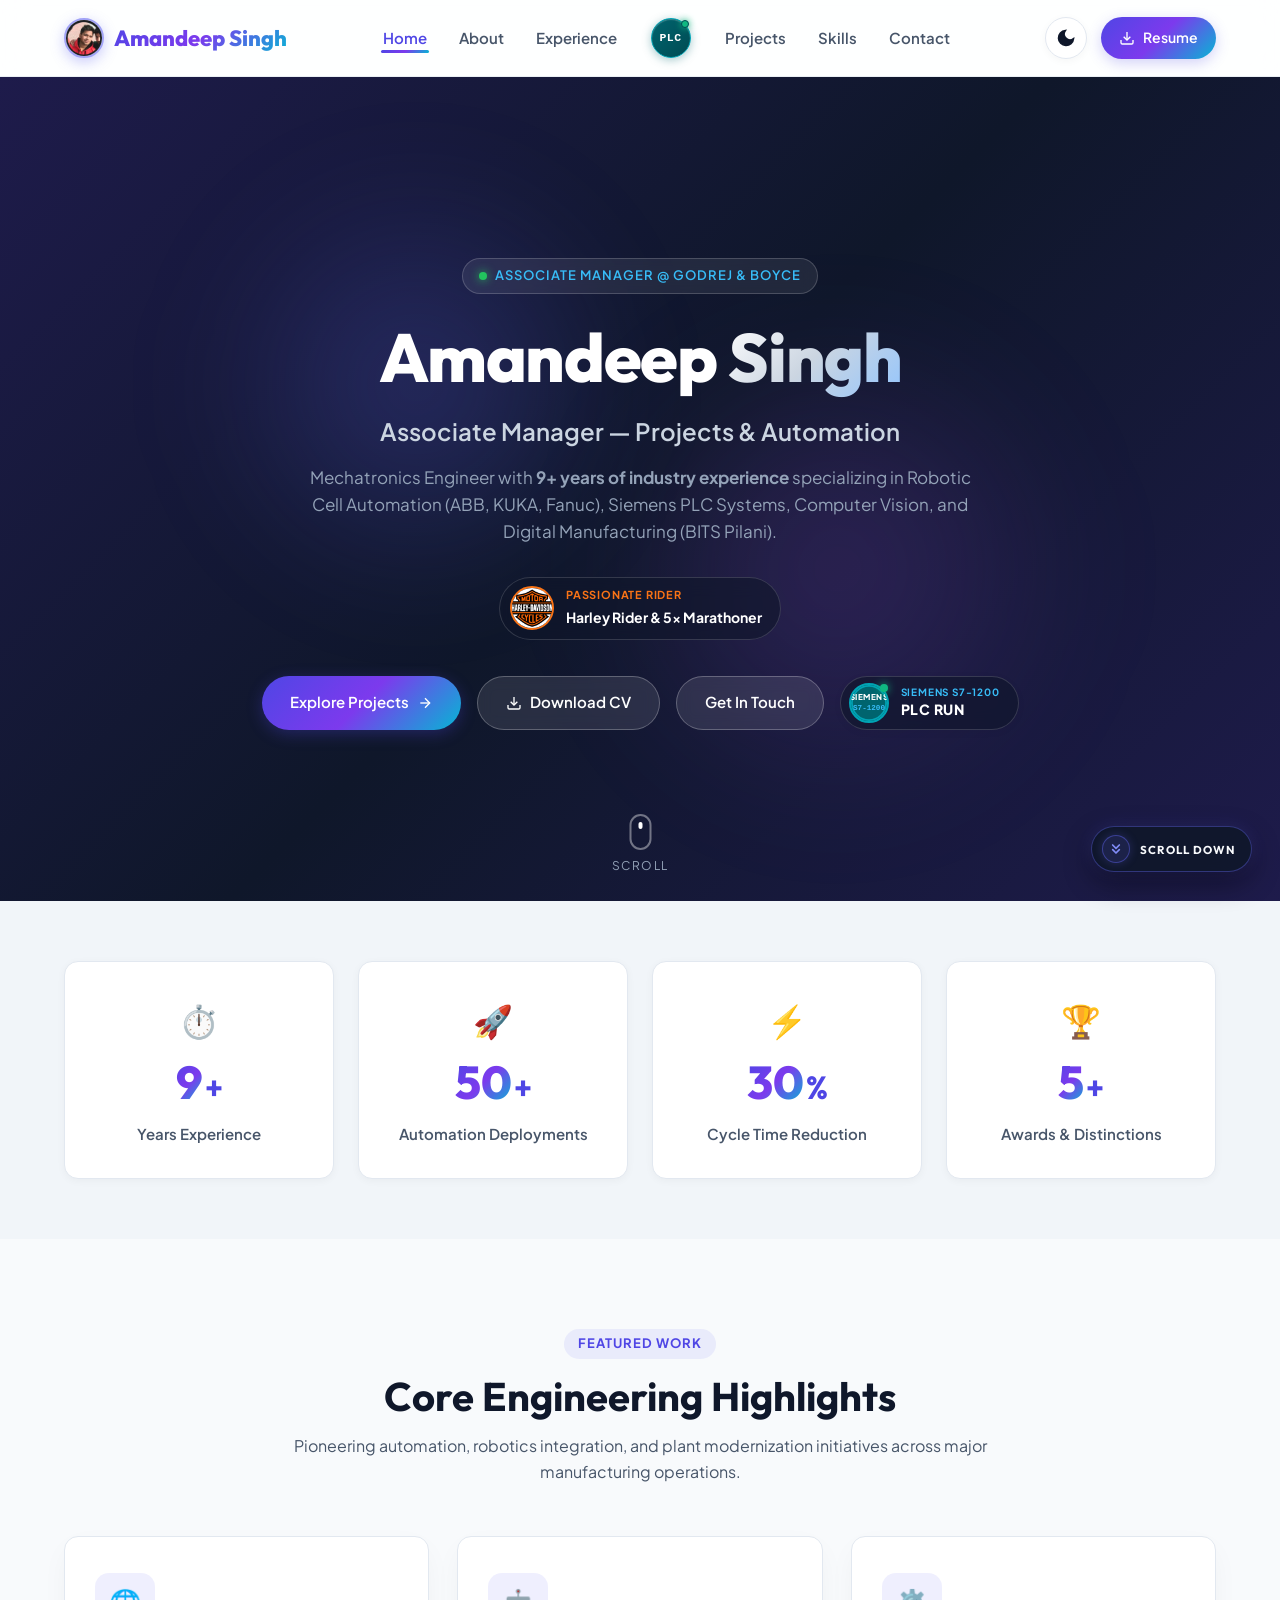
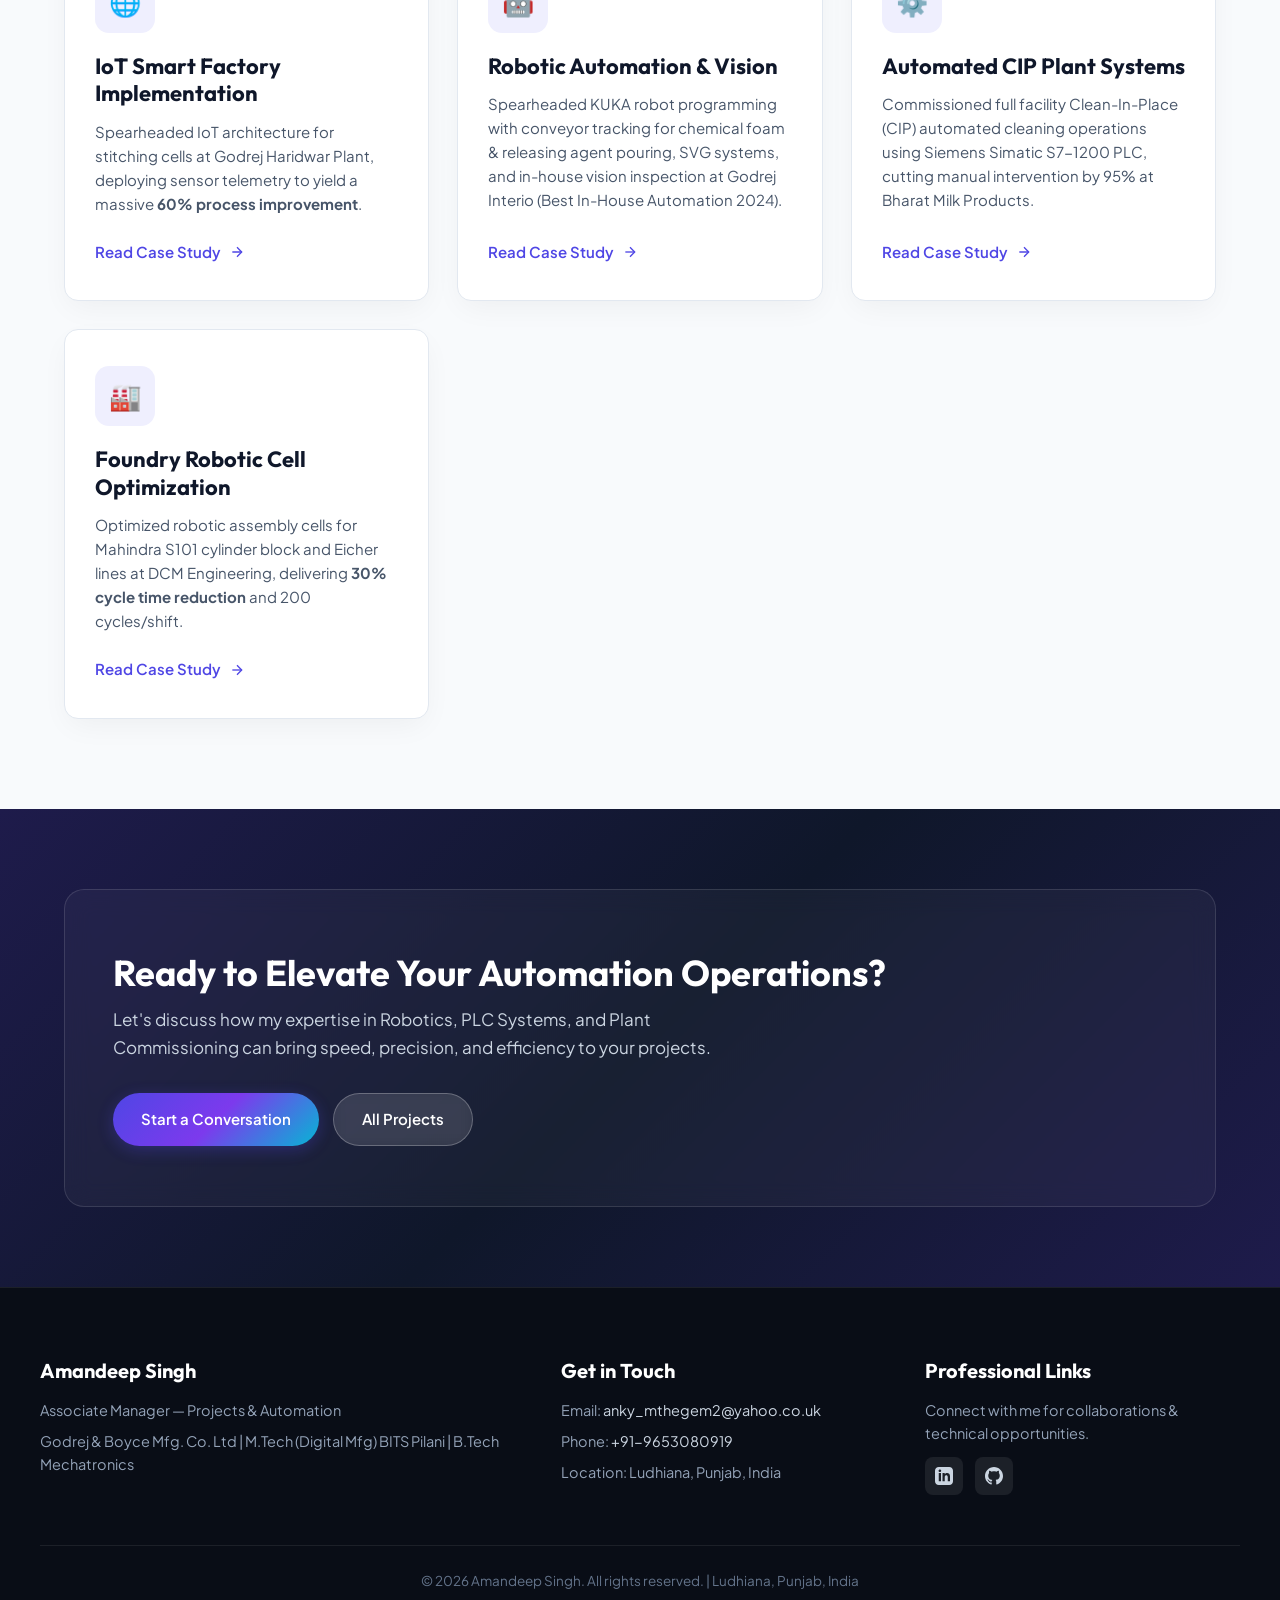
==== commit 7e7473ef: "Enhance Harley hero with rider photo, add new_design showcase, and optimize mobile/tablet responsive" ====
--- a/index.html
+++ b/index.html
@@ -9,7 +9,7 @@
         content="Official Portfolio of Amandeep Singh — Associate Manager in Projects & Automation at Godrej & Boyce. Expert in Industrial Robotics, Siemens PLC, Vision Systems, and Digital Manufacturing (BITS Pilani).">
     <meta name="author" content="Amandeep Singh">
     <link rel="icon" type="image/png" href="profile_logo.png">
-    <link rel="stylesheet" href="styles.css?v=3.3">
+    <link rel="stylesheet" href="styles.css?v=3.5">
 </head>
 
 <body>
--- a/styles.css
+++ b/styles.css
@@ -2320,6 +2320,84 @@
     border-bottom: 1px solid var(--border-color);
 }
 
+.harley-hero-wrapper {
+    display: grid;
+    grid-template-columns: 1.15fr 0.85fr;
+    gap: 48px;
+    align-items: center;
+    max-width: 1200px;
+    margin: 0 auto;
+}
+
+.harley-hero-wrapper .harley-hero-content {
+    max-width: 100%;
+    margin: 0;
+    text-align: left;
+}
+
+.harley-hero-wrapper .harley-hero-badges-wrapper {
+    justify-content: flex-start;
+}
+
+.harley-hero-wrapper .harley-hero-subtitle {
+    margin-left: 0;
+    margin-right: 0;
+}
+
+.harley-hero-image-wrapper {
+    display: flex;
+    justify-content: center;
+    align-items: center;
+}
+
+.harley-hero-image-card {
+    position: relative;
+    border-radius: 20px;
+    padding: 8px;
+    background: linear-gradient(145deg, rgba(234, 88, 12, 0.45), rgba(15, 23, 42, 0.75) 45%, rgba(234, 88, 12, 0.25));
+    box-shadow: 0 20px 50px rgba(0, 0, 0, 0.75), 0 0 35px rgba(234, 88, 12, 0.2);
+    border: 1px solid rgba(234, 88, 12, 0.4);
+    max-width: 440px;
+    width: 100%;
+    transition: transform var(--transition-normal), box-shadow var(--transition-normal);
+}
+
+.harley-hero-image-card:hover {
+    transform: translateY(-4px) scale(1.01);
+    box-shadow: 0 25px 60px rgba(0, 0, 0, 0.85), 0 0 45px rgba(234, 88, 12, 0.35);
+}
+
+.harley-hero-rider-img {
+    width: 100%;
+    height: auto;
+    max-height: 520px;
+    object-fit: cover;
+    object-position: center 30%;
+    border-radius: 14px;
+    display: block;
+}
+
+.harley-hero-image-caption {
+    margin-top: 10px;
+    padding: 6px 12px;
+    text-align: center;
+    font-size: 12px;
+    color: #cbd5e1;
+    display: flex;
+    justify-content: space-between;
+    align-items: center;
+}
+
+.harley-hero-image-caption strong {
+    color: #ffffff;
+    font-family: var(--font-heading);
+}
+
+.harley-hero-image-caption span {
+    color: #fb923c;
+    font-weight: 600;
+}
+
 .harley-hero-content {
     max-width: 900px;
     margin: 0 auto;
@@ -2328,11 +2406,19 @@
 
 .harley-hero-badges-wrapper {
     display: flex;
-    justify-content: center;
-    align-items: center;
-    flex-wrap: wrap;
-    gap: 12px;
+    justify-content: flex-start;
+    align-items: center;
+    flex-wrap: nowrap;
+    gap: 8px;
     margin-bottom: 24px;
+    max-width: 100%;
+    overflow-x: auto;
+    scrollbar-width: none;
+    -ms-overflow-style: none;
+}
+
+.harley-hero-badges-wrapper::-webkit-scrollbar {
+    display: none;
 }
 
 .chapter-badge-pill {
@@ -2350,23 +2436,26 @@
 .harley-badge-pill-hero {
     display: inline-flex;
     align-items: center;
-    gap: 12px;
-    padding: 6px 18px 6px 8px;
+    gap: 8px;
+    padding: 5px 12px 5px 6px;
     border-radius: var(--radius-full);
     background: rgba(234, 88, 12, 0.12);
     border: 1px solid rgba(234, 88, 12, 0.35);
     color: #fb923c;
-    font-size: 13px;
+    font-size: 11.5px;
     font-weight: 700;
-    margin-bottom: 20px;
+    margin-bottom: 0;
     box-shadow: 0 4px 16px rgba(234, 88, 12, 0.15);
+    white-space: nowrap;
+    flex-shrink: 0;
 }
 
 .harley-hero-logo {
-    width: 32px;
-    height: 32px;
-    border-radius: 6px;
+    width: 22px;
+    height: 22px;
+    border-radius: 4px;
     object-fit: cover;
+    flex-shrink: 0;
 }
 
 .harley-hero-title {
@@ -2937,6 +3026,29 @@
         gap: 36px;
     }
 
+    .harley-hero-wrapper {
+        grid-template-columns: 1fr;
+        gap: 36px;
+    }
+
+    .harley-hero-wrapper .harley-hero-content {
+        text-align: center;
+    }
+
+    .harley-hero-wrapper .harley-hero-badges-wrapper {
+        justify-content: center;
+    }
+
+    .harley-hero-wrapper .harley-hero-subtitle {
+        margin-left: auto;
+        margin-right: auto;
+    }
+
+    .harley-hero-image-wrapper {
+        max-width: 420px;
+        margin: 0 auto;
+    }
+
     .cta-box {
         padding: 40px 32px;
         flex-direction: column;
@@ -3121,7 +3233,12 @@
         gap: 12px;
     }
 
-    .hero-buttons .btn {
+    .hero-content h1 {
+        font-size: clamp(28px, 8vw, 36px);
+    }
+
+    .hero-buttons .btn,
+    .hero-buttons .plc-badge-pill {
         width: 100%;
         justify-content: center;
     }
@@ -3131,11 +3248,13 @@
         gap: 14px;
     }
 
-    .projects-grid {
-        grid-template-columns: 1fr;
-    }
-
-    .skills-categories {
+    .featured-grid,
+    .projects-grid,
+    .skills-categories,
+    .proficiency-grid,
+    .cert-grid,
+    .awards-grid,
+    .harley-chapter-grid {
         grid-template-columns: 1fr;
     }
 
@@ -3145,6 +3264,32 @@
 
     .proof-evidence-box {
         padding: 12px 14px;
+    }
+
+    .about-text-card {
+        padding: 24px 18px;
+    }
+
+    .info-card {
+        padding: 22px 18px;
+    }
+
+    .info-item {
+        flex-direction: column;
+        align-items: flex-start;
+        gap: 4px;
+    }
+
+    .info-item .value {
+        text-align: left;
+    }
+
+    .timeline-card {
+        padding: 20px 16px;
+    }
+
+    .timeline-item {
+        padding-left: 38px;
     }
 
     .harley-quick-stats {
@@ -3160,9 +3305,23 @@
         font-size: 20px;
     }
 
+    /* Keep Harley badges strictly horizontal across all devices */
     .harley-hero-badges-wrapper {
-        flex-direction: column;
+        display: flex;
+        flex-direction: row;
+        flex-wrap: nowrap;
         align-items: center;
+        justify-content: flex-start;
+        overflow-x: auto;
+        -webkit-overflow-scrolling: touch;
+        scrollbar-width: none;
+        -ms-overflow-style: none;
+        gap: 8px;
+        padding-bottom: 4px;
+    }
+
+    .harley-hero-badges-wrapper::-webkit-scrollbar {
+        display: none;
     }
 
     .chapter-image-wrapper {
@@ -3198,4 +3357,58 @@
     }
 }
 
-
+/* Micro-Screen Smartphones (< 380px, e.g. iPhone SE 320px) */
+@media (max-width: 380px) {
+    .container {
+        padding-left: 14px;
+        padding-right: 14px;
+    }
+
+    .nav-container {
+        padding: 0 12px;
+    }
+
+    .logo-text {
+        font-size: 13.5px;
+    }
+
+    .logo-img {
+        width: 34px !important;
+        height: 34px !important;
+    }
+
+    .nav-actions {
+        gap: 6px;
+    }
+
+    .btn-nav-resume,
+    .theme-toggle-btn,
+    .hamburger {
+        min-width: 36px;
+        width: 36px;
+        height: 36px;
+        padding: 0;
+        display: inline-flex;
+        align-items: center;
+        justify-content: center;
+    }
+
+    .hero {
+        padding: 75px 12px 40px;
+    }
+
+    .timeline-item {
+        padding-left: 32px;
+    }
+
+    .timeline::before {
+        left: 10px;
+    }
+
+    .timeline-dot {
+        left: 1px;
+    }
+}
+
+
+
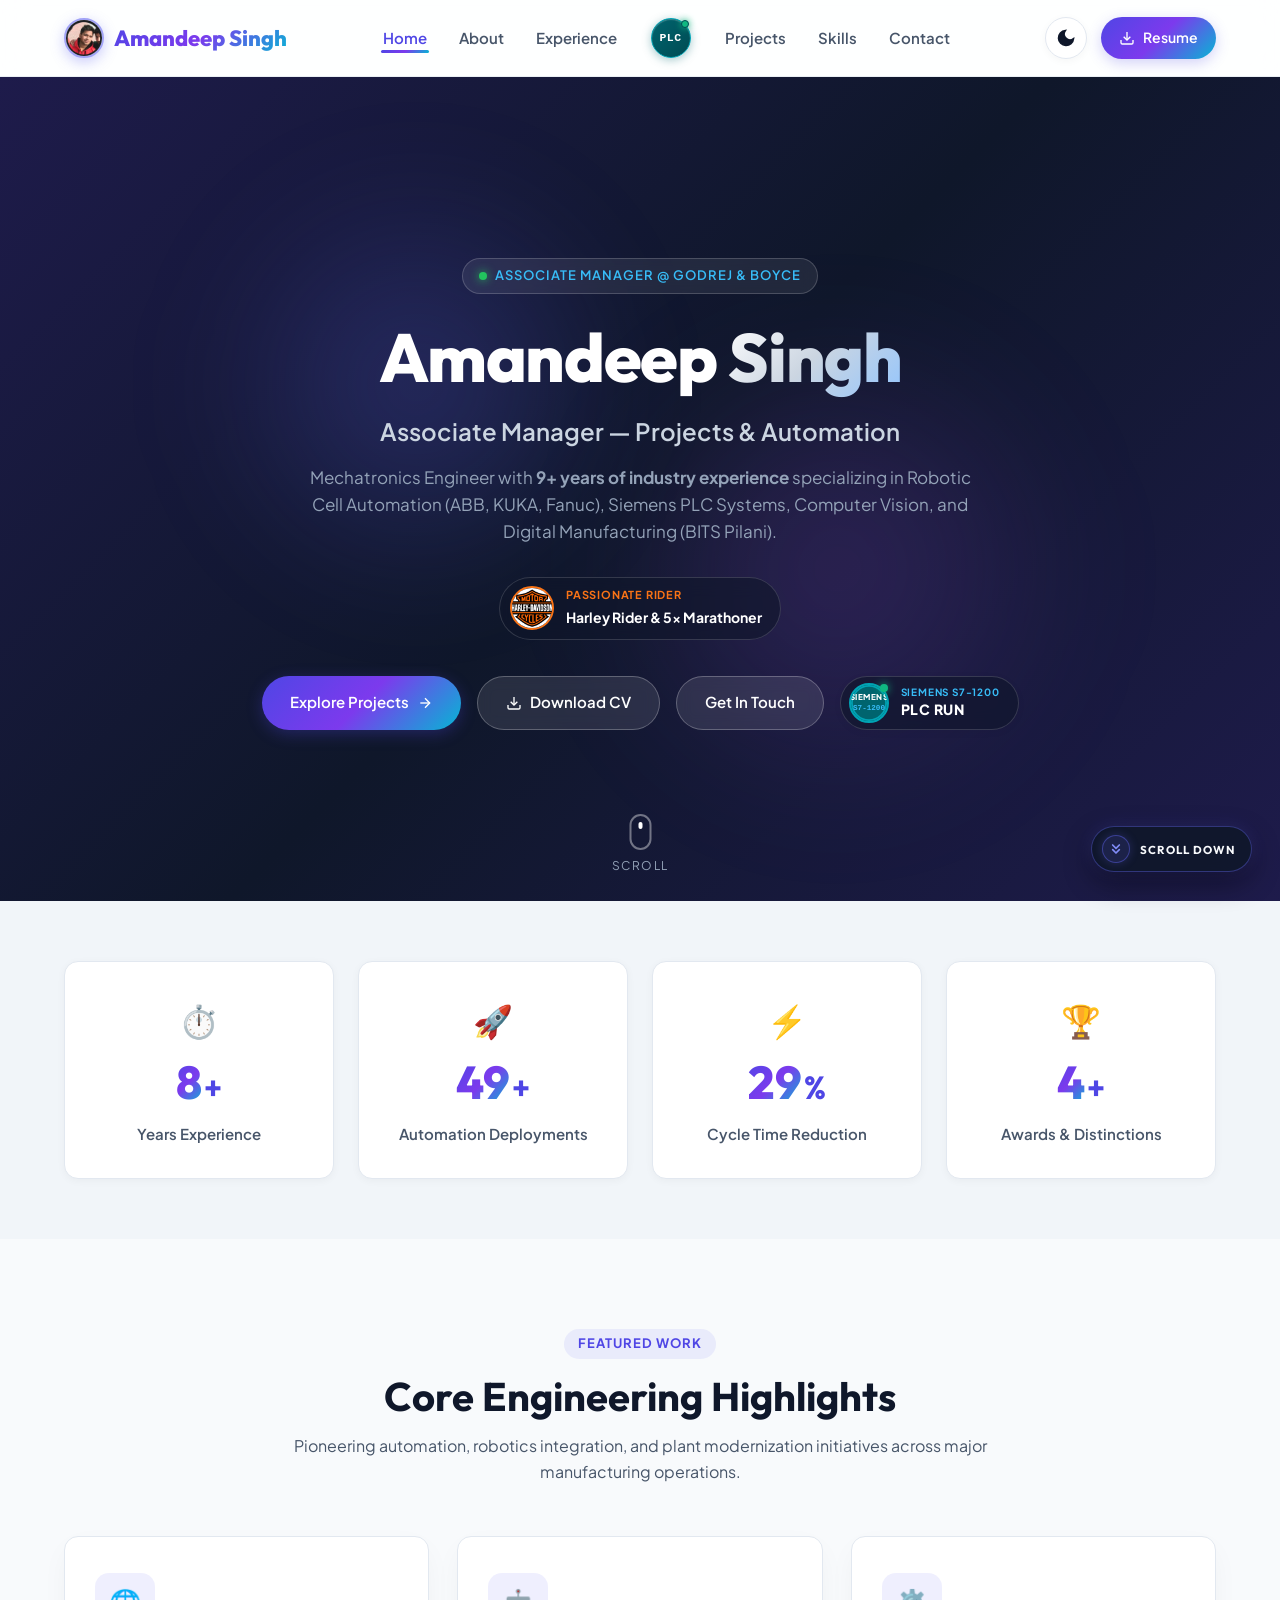
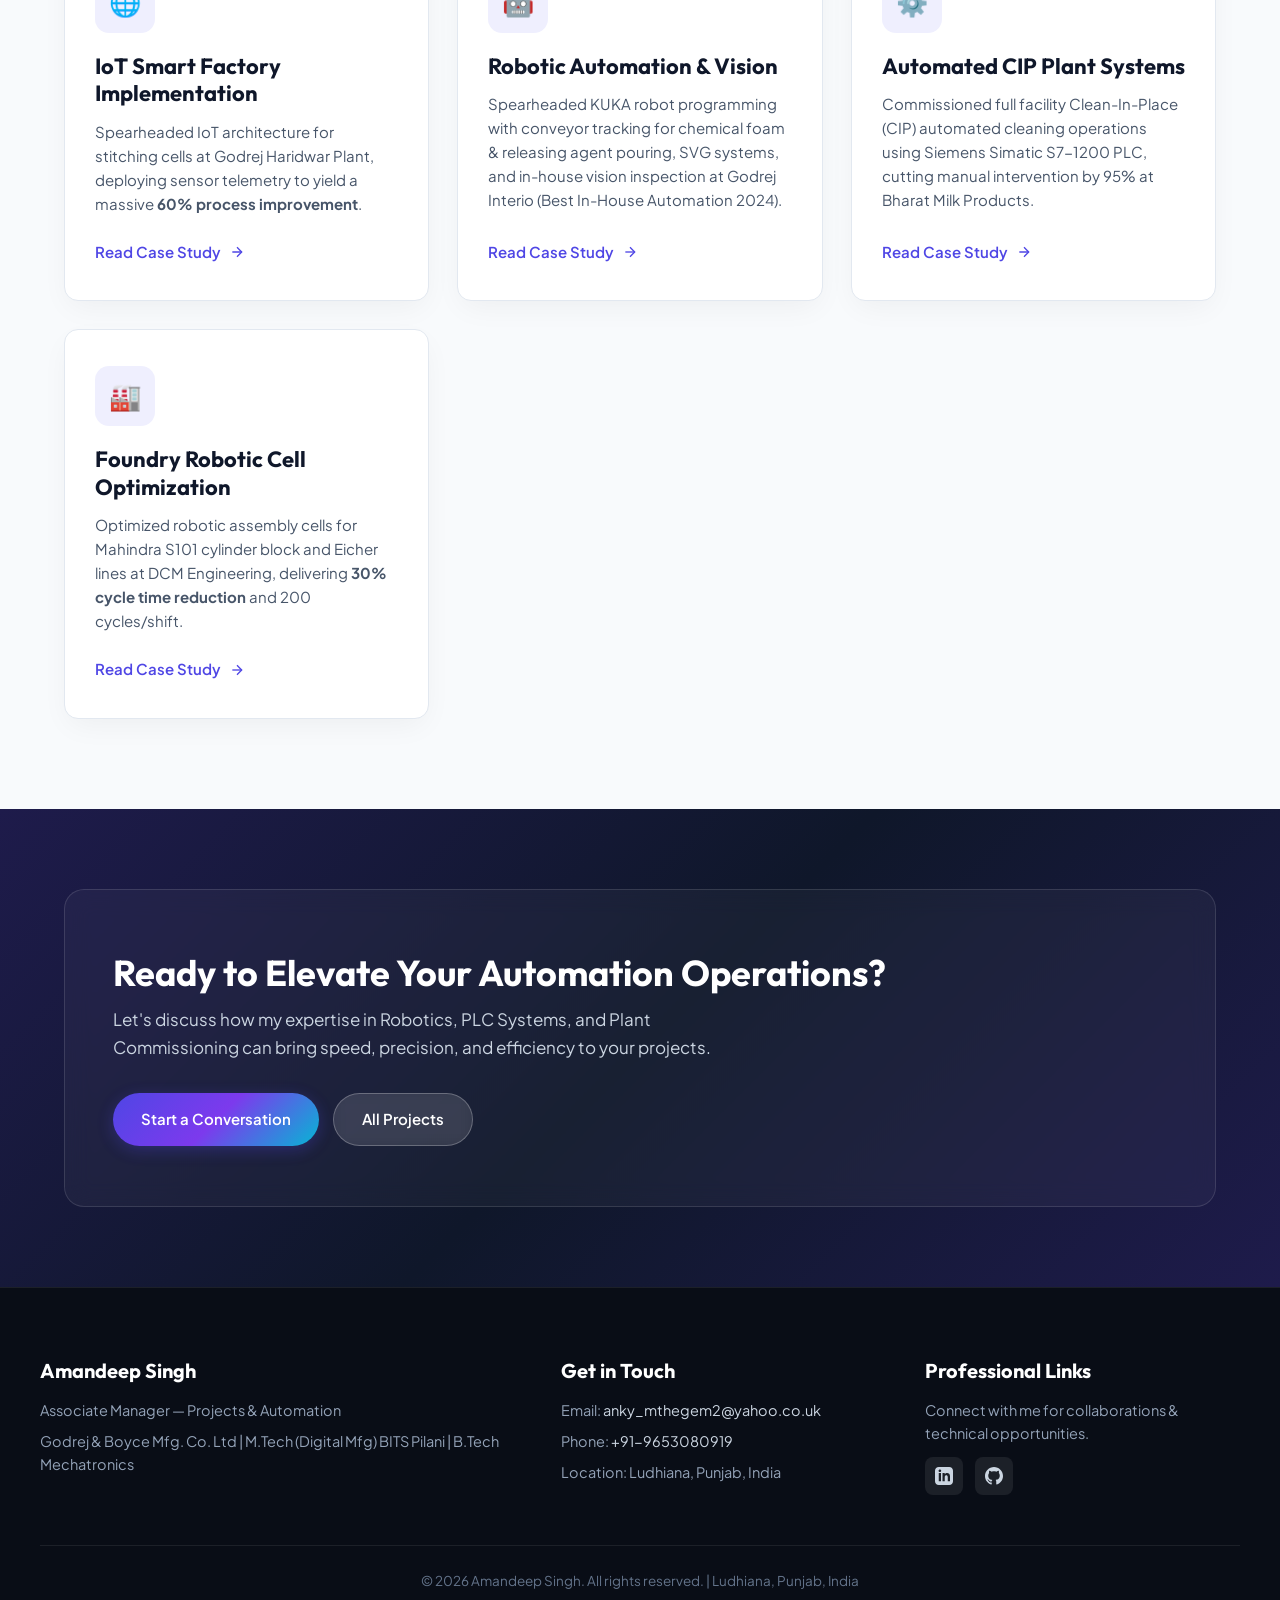
==== commit 79950b09: "fix(harley): eliminate mobile horizontal overflow, fix navbar width, and make badges responsive" ====
--- a/index.html
+++ b/index.html
@@ -9,7 +9,7 @@
         content="Official Portfolio of Amandeep Singh — Associate Manager in Projects & Automation at Godrej & Boyce. Expert in Industrial Robotics, Siemens PLC, Vision Systems, and Digital Manufacturing (BITS Pilani).">
     <meta name="author" content="Amandeep Singh">
     <link rel="icon" type="image/png" href="profile_logo.png">
-    <link rel="stylesheet" href="styles.css?v=3.5">
+    <link rel="stylesheet" href="styles.css?v=3.6">
 </head>
 
 <body>
--- a/styles.css
+++ b/styles.css
@@ -90,6 +90,9 @@
 html {
     scroll-behavior: smooth;
     scroll-padding-top: 80px;
+    width: 100%;
+    max-width: 100%;
+    overflow-x: hidden;
 }
 
 body {
@@ -98,7 +101,10 @@
     color: var(--text-primary);
     line-height: 1.65;
     transition: background-color var(--transition-normal), color var(--transition-normal);
+    width: 100%;
+    max-width: 100%;
     overflow-x: hidden;
+    position: relative;
     -webkit-font-smoothing: antialiased;
 }
 
@@ -127,8 +133,10 @@
 
 .container {
     max-width: 1200px;
+    width: 100%;
     margin: 0 auto;
     padding: 0 24px;
+    box-sizing: border-box;
 }
 
 /* --- Header & Navigation --- */
@@ -2318,6 +2326,10 @@
     background: radial-gradient(circle at 50% 20%, rgba(234, 88, 12, 0.15) 0%, rgba(15, 23, 42, 0) 70%), var(--hero-bg-gradient);
     position: relative;
     border-bottom: 1px solid var(--border-color);
+    width: 100%;
+    max-width: 100%;
+    overflow-x: hidden;
+    box-sizing: border-box;
 }
 
 .harley-hero-wrapper {
@@ -2326,13 +2338,19 @@
     gap: 48px;
     align-items: center;
     max-width: 1200px;
+    width: 100%;
     margin: 0 auto;
+    min-width: 0;
+    box-sizing: border-box;
 }
 
 .harley-hero-wrapper .harley-hero-content {
     max-width: 100%;
+    width: 100%;
+    min-width: 0;
     margin: 0;
     text-align: left;
+    box-sizing: border-box;
 }
 
 .harley-hero-wrapper .harley-hero-badges-wrapper {
@@ -2348,6 +2366,10 @@
     display: flex;
     justify-content: center;
     align-items: center;
+    width: 100%;
+    max-width: 100%;
+    min-width: 0;
+    box-sizing: border-box;
 }
 
 .harley-hero-image-card {
@@ -2359,6 +2381,7 @@
     border: 1px solid rgba(234, 88, 12, 0.4);
     max-width: 440px;
     width: 100%;
+    box-sizing: border-box;
     transition: transform var(--transition-normal), box-shadow var(--transition-normal);
 }
 
@@ -2400,25 +2423,24 @@
 
 .harley-hero-content {
     max-width: 900px;
+    width: 100%;
+    min-width: 0;
     margin: 0 auto;
     text-align: center;
+    box-sizing: border-box;
 }
 
 .harley-hero-badges-wrapper {
     display: flex;
     justify-content: flex-start;
     align-items: center;
-    flex-wrap: nowrap;
+    flex-wrap: wrap;
     gap: 8px;
     margin-bottom: 24px;
+    width: 100%;
     max-width: 100%;
-    overflow-x: auto;
-    scrollbar-width: none;
-    -ms-overflow-style: none;
-}
-
-.harley-hero-badges-wrapper::-webkit-scrollbar {
-    display: none;
+    min-width: 0;
+    box-sizing: border-box;
 }
 
 .chapter-badge-pill {
@@ -2448,6 +2470,7 @@
     box-shadow: 0 4px 16px rgba(234, 88, 12, 0.15);
     white-space: nowrap;
     flex-shrink: 0;
+    box-sizing: border-box;
 }
 
 .harley-hero-logo {
@@ -2465,6 +2488,7 @@
     line-height: 1.15;
     margin-bottom: 18px;
     letter-spacing: -0.5px;
+    word-break: break-word;
 }
 
 .harley-hero-subtitle {
@@ -2473,8 +2497,10 @@
     line-height: 1.6;
     margin-bottom: 36px;
     max-width: 760px;
+    width: 100%;
     margin-left: auto;
     margin-right: auto;
+    box-sizing: border-box;
 }
 
 .harley-quick-stats {
@@ -2482,6 +2508,9 @@
     grid-template-columns: repeat(4, 1fr);
     gap: 16px;
     margin-top: 24px;
+    width: 100%;
+    min-width: 0;
+    box-sizing: border-box;
 }
 
 .harley-stat-card {
@@ -2491,6 +2520,8 @@
     border-radius: var(--radius-md);
     padding: 20px 16px;
     text-align: center;
+    min-width: 0;
+    box-sizing: border-box;
     transition: transform var(--transition-fast), border-color var(--transition-fast);
 }
 
@@ -3029,14 +3060,19 @@
     .harley-hero-wrapper {
         grid-template-columns: 1fr;
         gap: 36px;
+        width: 100%;
+        min-width: 0;
     }
 
     .harley-hero-wrapper .harley-hero-content {
         text-align: center;
+        width: 100%;
+        min-width: 0;
     }
 
     .harley-hero-wrapper .harley-hero-badges-wrapper {
         justify-content: center;
+        width: 100%;
     }
 
     .harley-hero-wrapper .harley-hero-subtitle {
@@ -3046,7 +3082,9 @@
 
     .harley-hero-image-wrapper {
         max-width: 420px;
+        width: 100%;
         margin: 0 auto;
+        min-width: 0;
     }
 
     .cta-box {
@@ -3292,36 +3330,96 @@
         padding-left: 38px;
     }
 
+    .harley-hero {
+        padding: 95px 16px 45px;
+        width: 100%;
+        max-width: 100%;
+        overflow-x: hidden;
+    }
+
+    .harley-hero-wrapper {
+        gap: 28px;
+        width: 100%;
+    }
+
+    .harley-hero-badges-wrapper {
+        display: flex;
+        flex-direction: row;
+        flex-wrap: wrap;
+        align-items: center;
+        justify-content: center;
+        gap: 8px;
+        width: 100%;
+        max-width: 100%;
+        margin-bottom: 20px;
+    }
+
+    .harley-badge-pill-hero {
+        font-size: 11px;
+        padding: 4px 10px 4px 6px;
+        gap: 6px;
+        max-width: 100%;
+    }
+
+    .harley-hero-logo {
+        width: 20px;
+        height: 20px;
+    }
+
+    .harley-hero-title {
+        font-size: clamp(22px, 6.8vw, 29px);
+        margin-bottom: 14px;
+        line-height: 1.22;
+        word-break: break-word;
+    }
+
+    .harley-hero-subtitle {
+        font-size: 14px;
+        line-height: 1.55;
+        margin-bottom: 24px;
+    }
+
     .harley-quick-stats {
         grid-template-columns: 1fr 1fr;
         gap: 10px;
+        width: 100%;
     }
 
     .harley-stat-card {
-        padding: 14px 10px;
+        padding: 12px 8px;
+        min-width: 0;
     }
 
     .harley-stat-val {
-        font-size: 20px;
-    }
-
-    /* Keep Harley badges strictly horizontal across all devices */
-    .harley-hero-badges-wrapper {
-        display: flex;
-        flex-direction: row;
-        flex-wrap: nowrap;
-        align-items: center;
-        justify-content: flex-start;
-        overflow-x: auto;
-        -webkit-overflow-scrolling: touch;
-        scrollbar-width: none;
-        -ms-overflow-style: none;
-        gap: 8px;
-        padding-bottom: 4px;
-    }
-
-    .harley-hero-badges-wrapper::-webkit-scrollbar {
-        display: none;
+        font-size: 18px;
+    }
+
+    .harley-stat-lbl {
+        font-size: 11px;
+    }
+
+    .harley-hero-image-wrapper {
+        max-width: 100%;
+        width: 100%;
+        margin: 0 auto;
+    }
+
+    .harley-hero-image-card {
+        max-width: 360px;
+        width: 100%;
+        padding: 6px;
+        border-radius: 16px;
+        margin: 0 auto;
+    }
+
+    .harley-hero-rider-img {
+        max-height: 440px;
+        border-radius: 12px;
+    }
+
+    .harley-hero-image-caption {
+        font-size: 11px;
+        padding: 6px 8px;
     }
 
     .chapter-image-wrapper {
@@ -3397,6 +3495,41 @@
         padding: 75px 12px 40px;
     }
 
+    .harley-hero {
+        padding: 85px 12px 35px;
+    }
+
+    .harley-badge-pill-hero {
+        font-size: 10px;
+        padding: 3px 8px 3px 5px;
+        gap: 5px;
+    }
+
+    .harley-hero-logo {
+        width: 18px;
+        height: 18px;
+    }
+
+    .harley-hero-title {
+        font-size: 21px;
+    }
+
+    .harley-hero-subtitle {
+        font-size: 13px;
+    }
+
+    .harley-stat-card {
+        padding: 10px 6px;
+    }
+
+    .harley-stat-val {
+        font-size: 16px;
+    }
+
+    .harley-stat-lbl {
+        font-size: 10px;
+    }
+
     .timeline-item {
         padding-left: 32px;
     }
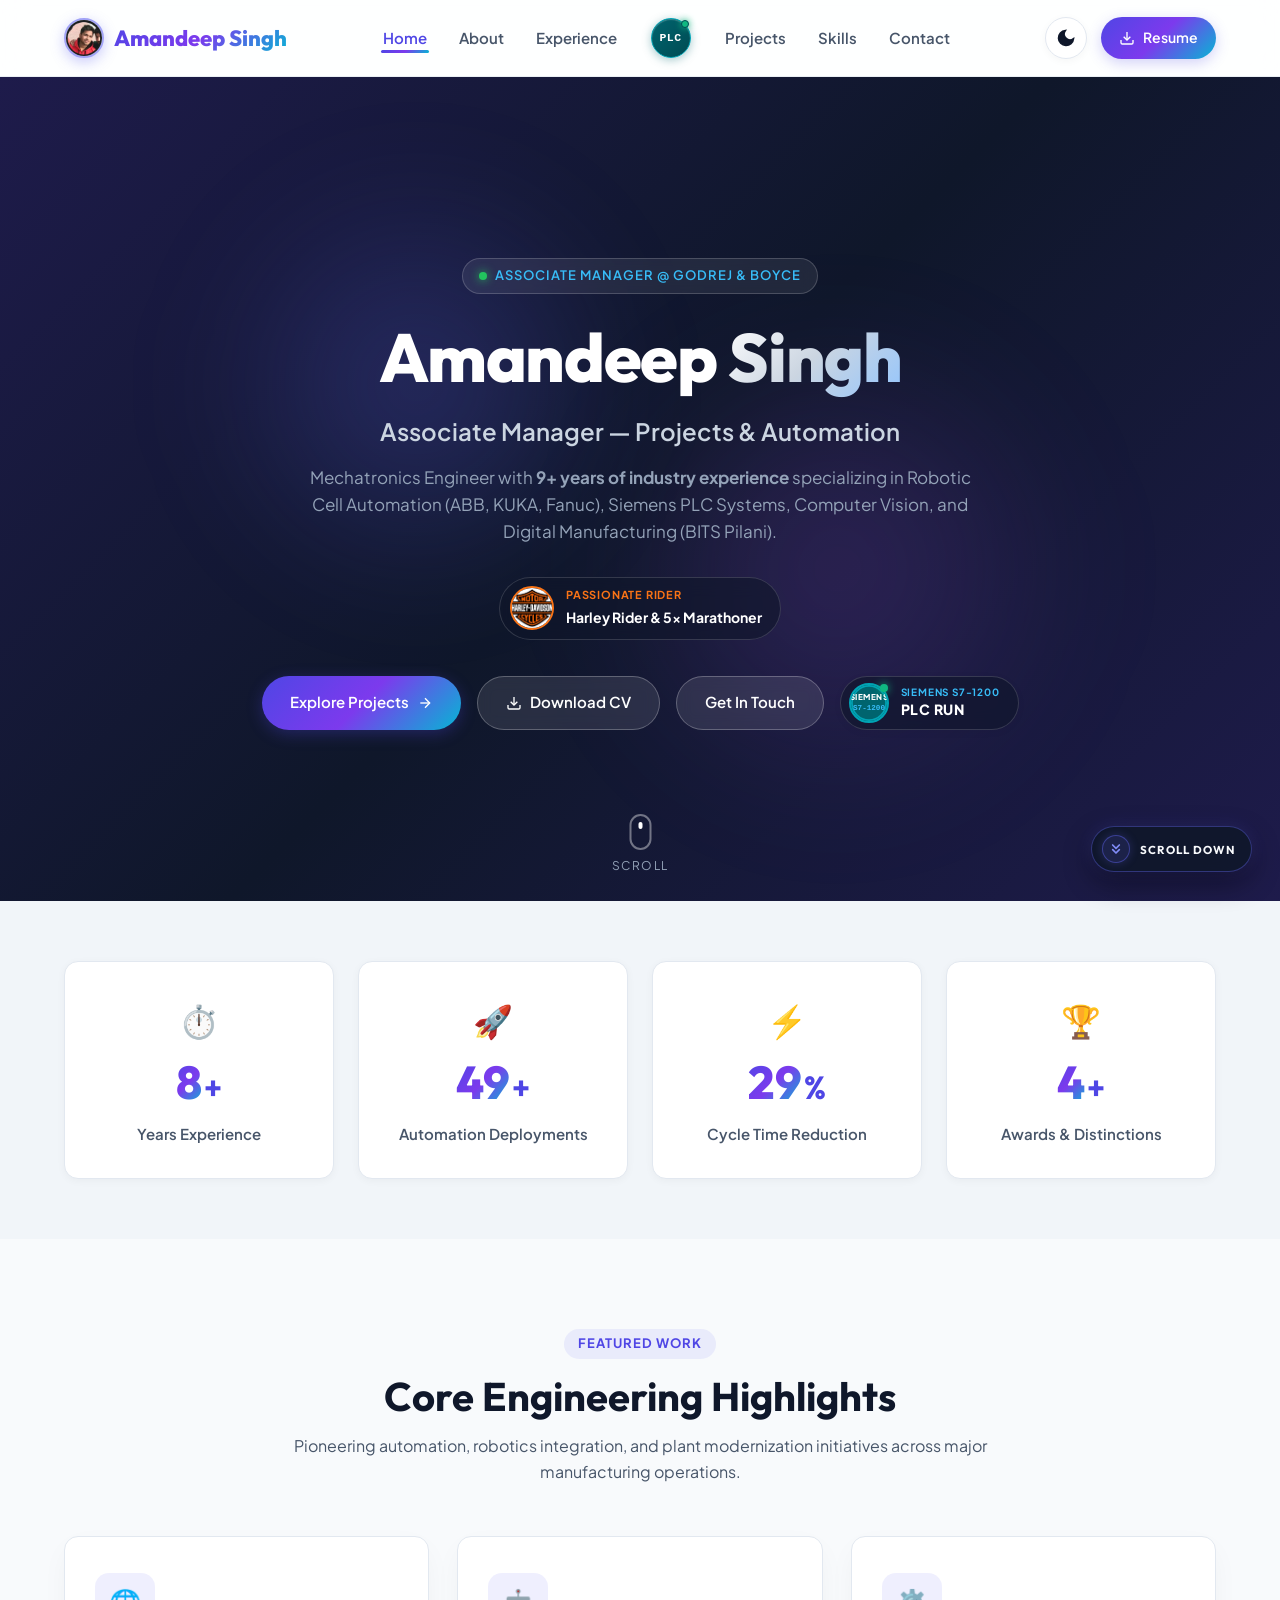
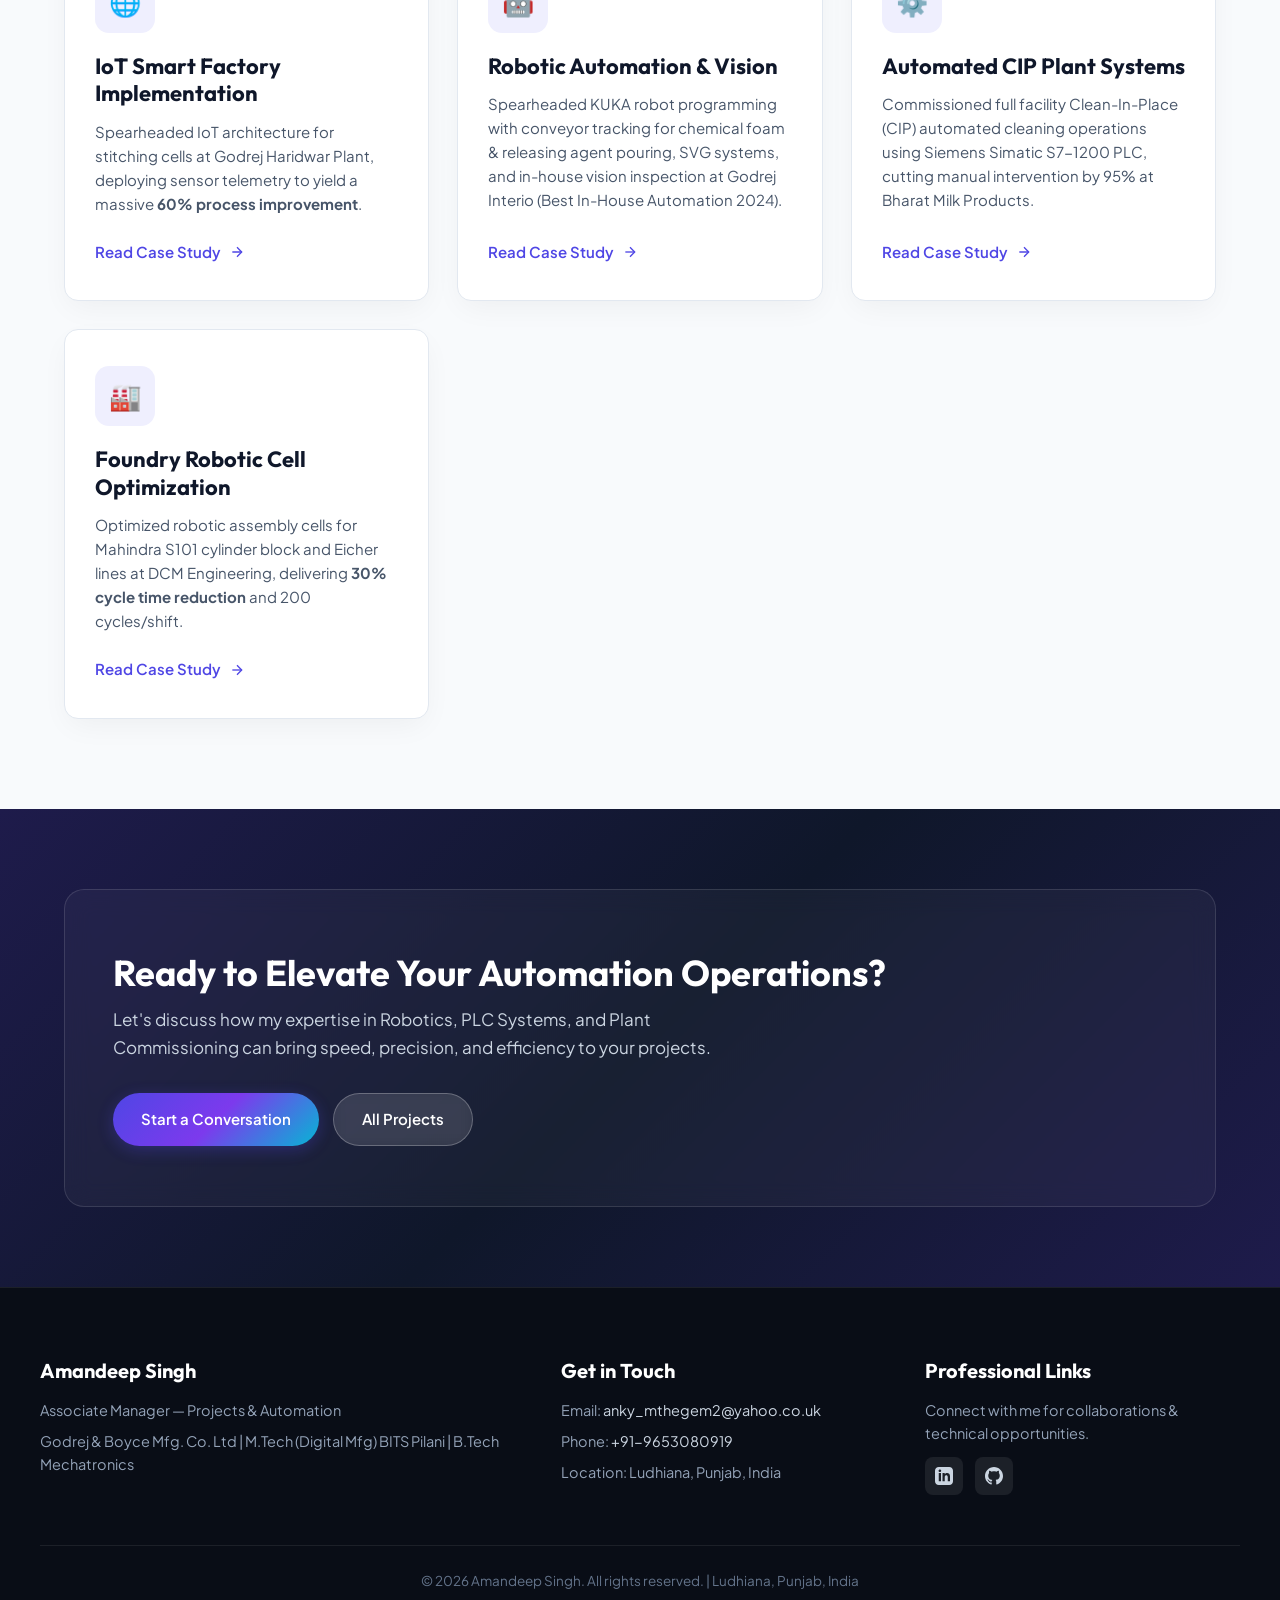
==== commit d13eb110: "perf: optimize page speed with WebP assets, remove CSS @import, add non-blocking fonts, lazy load vi" ====
--- a/index.html
+++ b/index.html
@@ -10,6 +10,16 @@
     <meta name="author" content="Amandeep Singh">
     <link rel="icon" type="image/png" href="profile_logo.png">
     <link rel="stylesheet" href="styles.css?v=3.6">
+    <!-- Google Fonts Fast Non-Blocking Preconnect & Preload -->
+    <link rel="preconnect" href="https://fonts.googleapis.com">
+    <link rel="preconnect" href="https://fonts.gstatic.com" crossorigin>
+    <link rel="preload" as="style" href="https://fonts.googleapis.com/css2?family=Outfit:wght@400;500;600;700;800&family=Plus+Jakarta+Sans:wght@400;500;600;700&display=swap">
+    <link rel="stylesheet" href="https://fonts.googleapis.com/css2?family=Outfit:wght@400;500;600;700;800&family=Plus+Jakarta+Sans:wght@400;500;600;700&display=swap" media="print" onload="this.media='all'">
+    <noscript>
+        <link rel="stylesheet" href="https://fonts.googleapis.com/css2?family=Outfit:wght@400;500;600;700;800&family=Plus+Jakarta+Sans:wght@400;500;600;700&display=swap">
+    </noscript>
+    <!-- Instant Theme Init to prevent Flash of Unstyled Theme -->
+    <script>(function(){try{var t=localStorage.getItem('portfolio-theme');if(!t&&window.matchMedia('(prefers-color-scheme: dark)').matches)t='dark';if(t)document.documentElement.setAttribute('data-theme',t);}catch(e){}})();</script>
 </head>
 
 <body>
@@ -17,7 +27,10 @@
     <nav class="navbar" aria-label="Main Navigation">
         <div class="nav-container">
             <a href="index.html" class="logo">
-                <img src="profile_logo.png" alt="Amandeep Singh" class="logo-img" width="40" height="40" style="width:40px;height:40px;max-width:40px;max-height:40px;border-radius:50%;object-fit:cover;flex-shrink:0;">
+                <picture>
+                    <source srcset="profile_logo.webp" type="image/webp">
+                    <img src="profile_logo.png" alt="Amandeep Singh" class="logo-img" width="40" height="40" style="width:40px;height:40px;max-width:40px;max-height:40px;border-radius:50%;object-fit:cover;flex-shrink:0;">
+                </picture>
                 <span class="logo-text">Amandeep Singh</span>
             </a>
             <ul class="nav-menu">
@@ -304,7 +317,7 @@
         </button>
     </div>
 
-    <script src="script.js?v=3.3"></script>
+    <script src="script.js?v=3.6" defer></script>
 </body>
 
 </html>
--- a/styles.css
+++ b/styles.css
@@ -1,8 +1,6 @@
 /* ==========================================================================
    AMANDEEP SINGH PORTFOLIO - MODERN DESIGN SYSTEM
    ========================================================================== */
-
-@import url('https://fonts.googleapis.com/css2?family=Outfit:wght@400;500;600;700;800&family=Plus+Jakarta+Sans:wght@400;500;600;700&display=swap');
 
 /* --- CSS Variables & Color Tokens --- */
 :root {
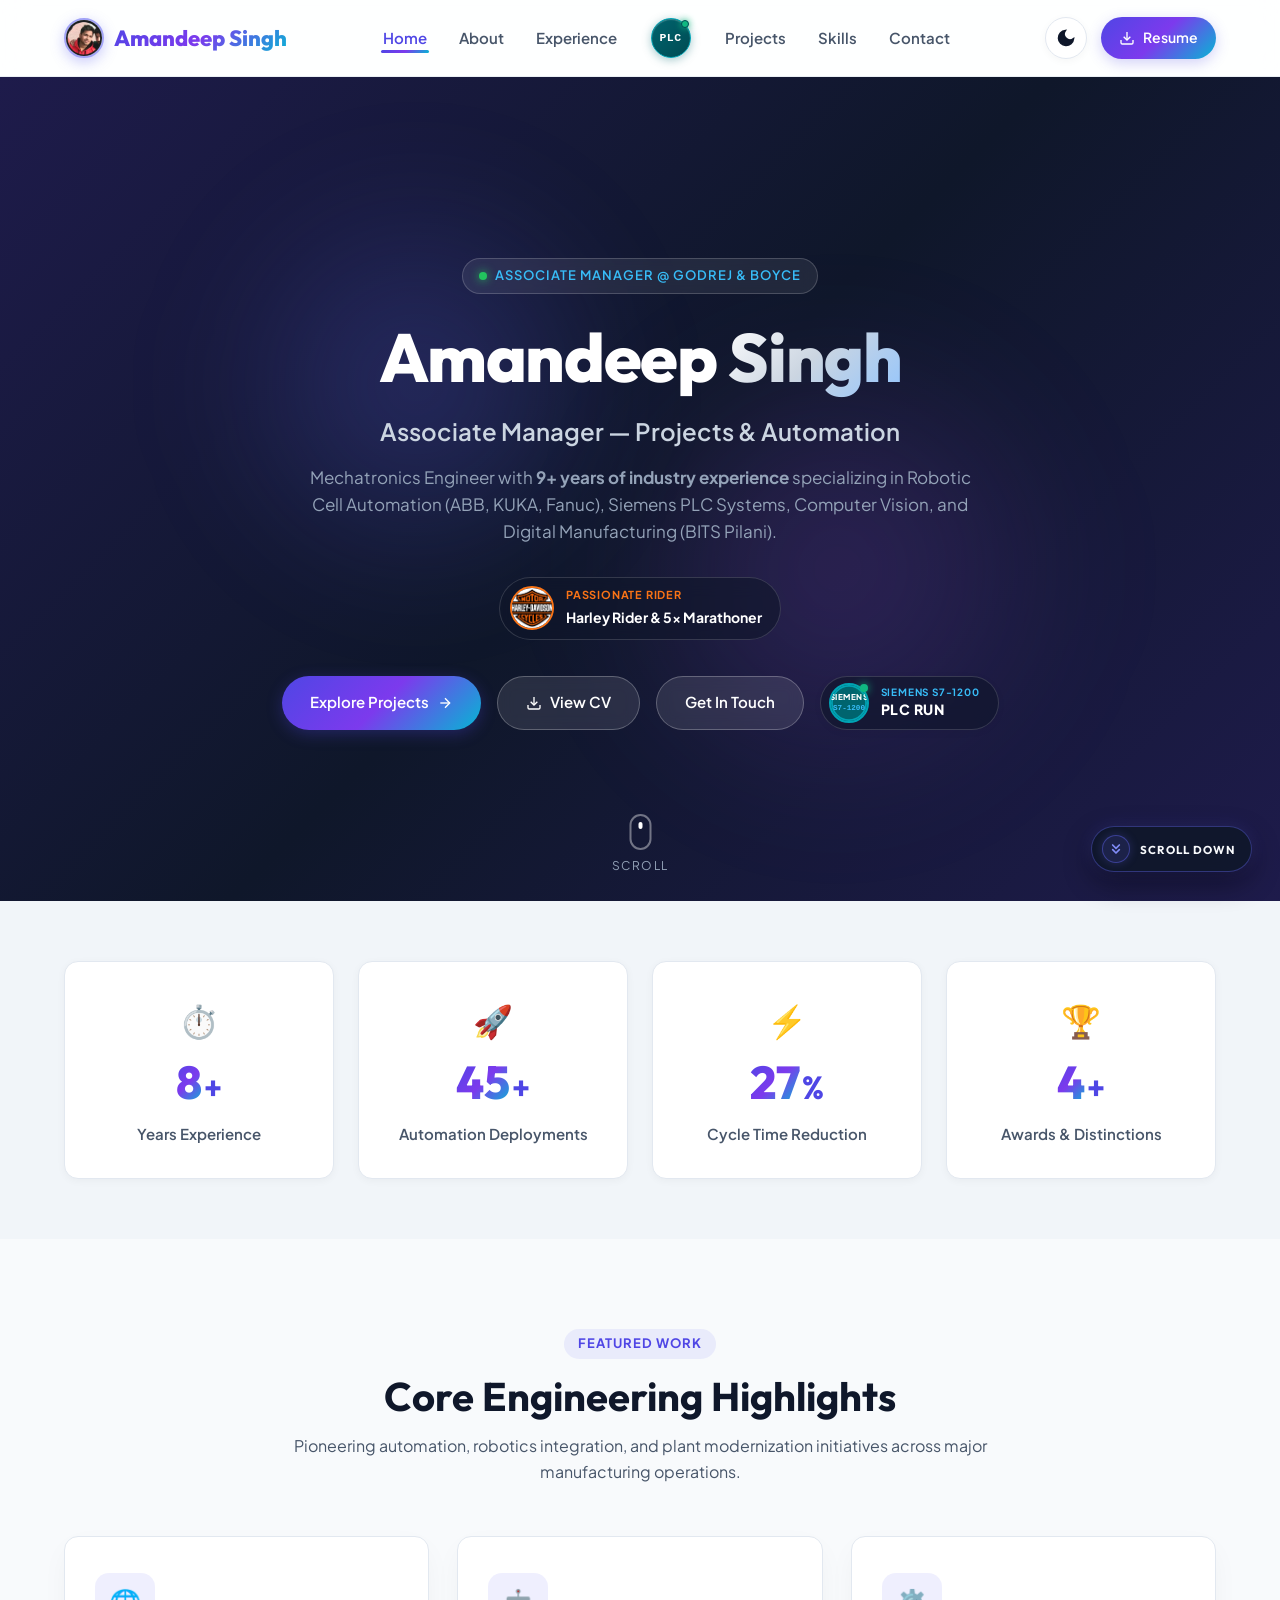
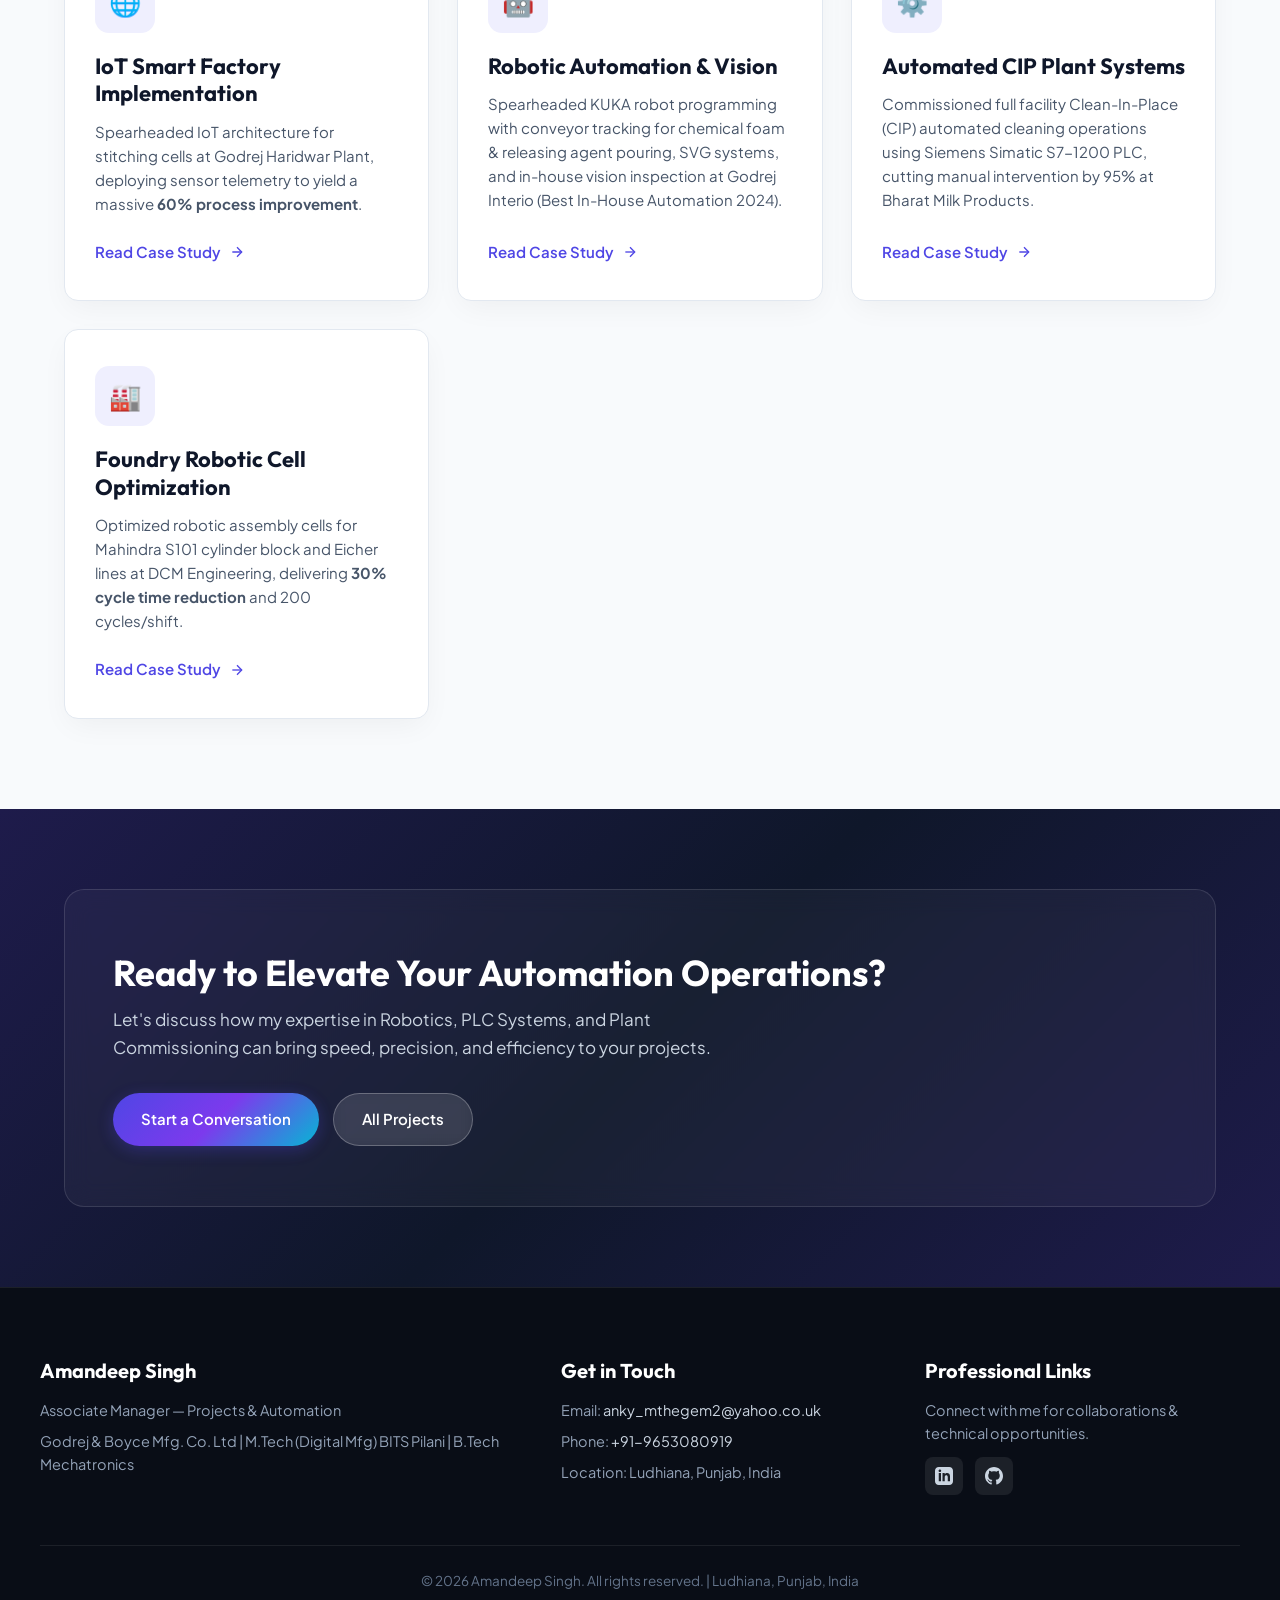
==== commit 25ddcf92: "fix(resume): open CV in new tab across laptops, tablets, and mobiles instead of forcing file downloa" ====
--- a/index.html
+++ b/index.html
@@ -53,7 +53,7 @@
                         <path d="M21 12.79A9 9 0 1 1 11.21 3 7 7 0 0 0 21 12.79z"></path>
                     </svg>
                 </button>
-                <a href="Resume_Amandeep.pdf" download="Resume_Amandeep.pdf" class="btn-nav-resume" target="_blank"
+                <a href="Resume_Amandeep.pdf" class="btn-nav-resume" target="_blank"
                     rel="noopener noreferrer">
                     <svg width="16" height="16" viewBox="0 0 24 24" fill="none" stroke="currentColor" stroke-width="2">
                         <path d="M21 15v4a2 2 0 0 1-2 2H5a2 2 0 0 1-2-2v-4"></path>
@@ -105,14 +105,14 @@
                         <polyline points="12 5 19 12 12 19"></polyline>
                     </svg>
                 </a>
-                <a href="Resume_Amandeep.pdf" download="Resume_Amandeep.pdf" class="btn btn-secondary" target="_blank"
+                <a href="Resume_Amandeep.pdf" class="btn btn-secondary" target="_blank"
                     rel="noopener noreferrer">
                     <svg width="16" height="16" viewBox="0 0 24 24" fill="none" stroke="currentColor" stroke-width="2">
                         <path d="M21 15v4a2 2 0 0 1-2 2H5a2 2 0 0 1-2-2v-4"></path>
                         <polyline points="7 10 12 15 17 10"></polyline>
                         <line x1="12" y1="15" x2="12" y2="3"></line>
                     </svg>
-                    <span>Download CV</span>
+                    <span>View CV</span>
                 </a>
                 <a href="contact.html" class="btn btn-secondary">Get In Touch</a>
                 <a href="plc.html" class="plc-badge-pill" title="Launch Siemens S7-1200 PLC Simulator">
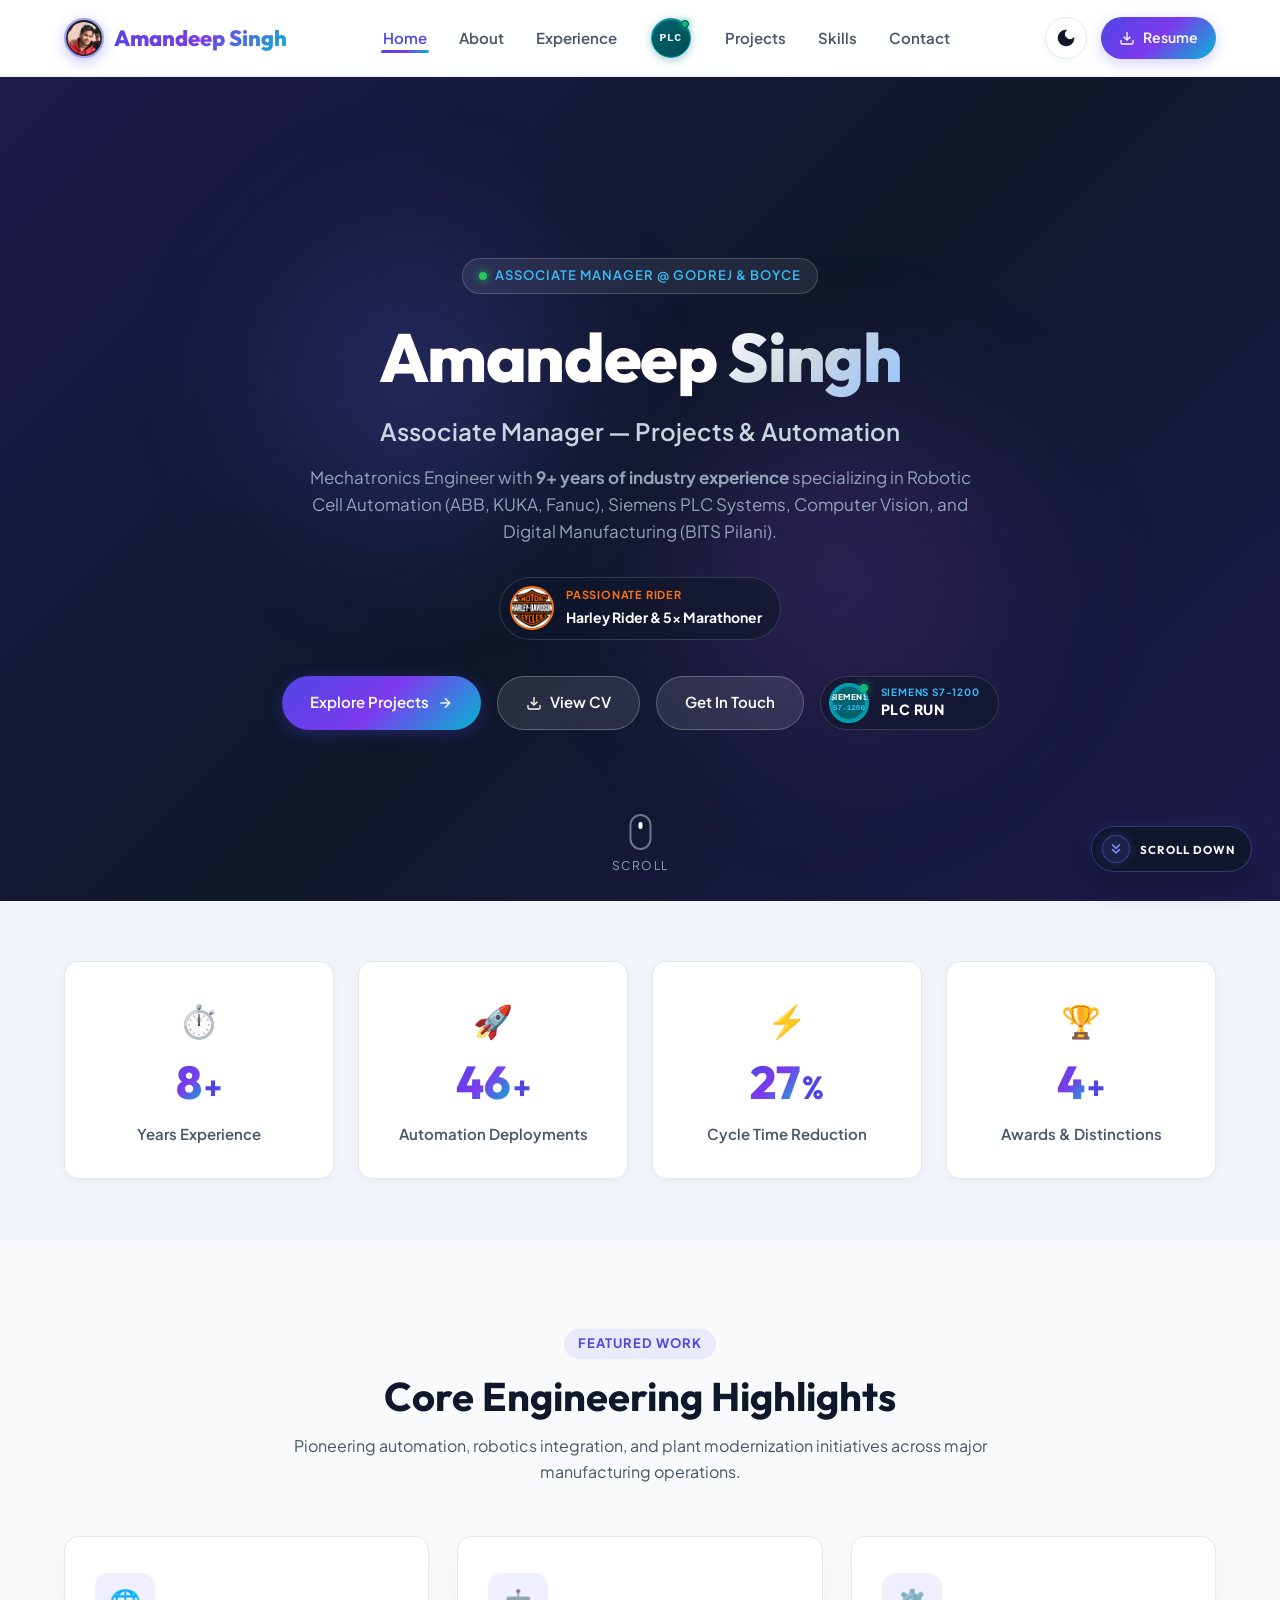
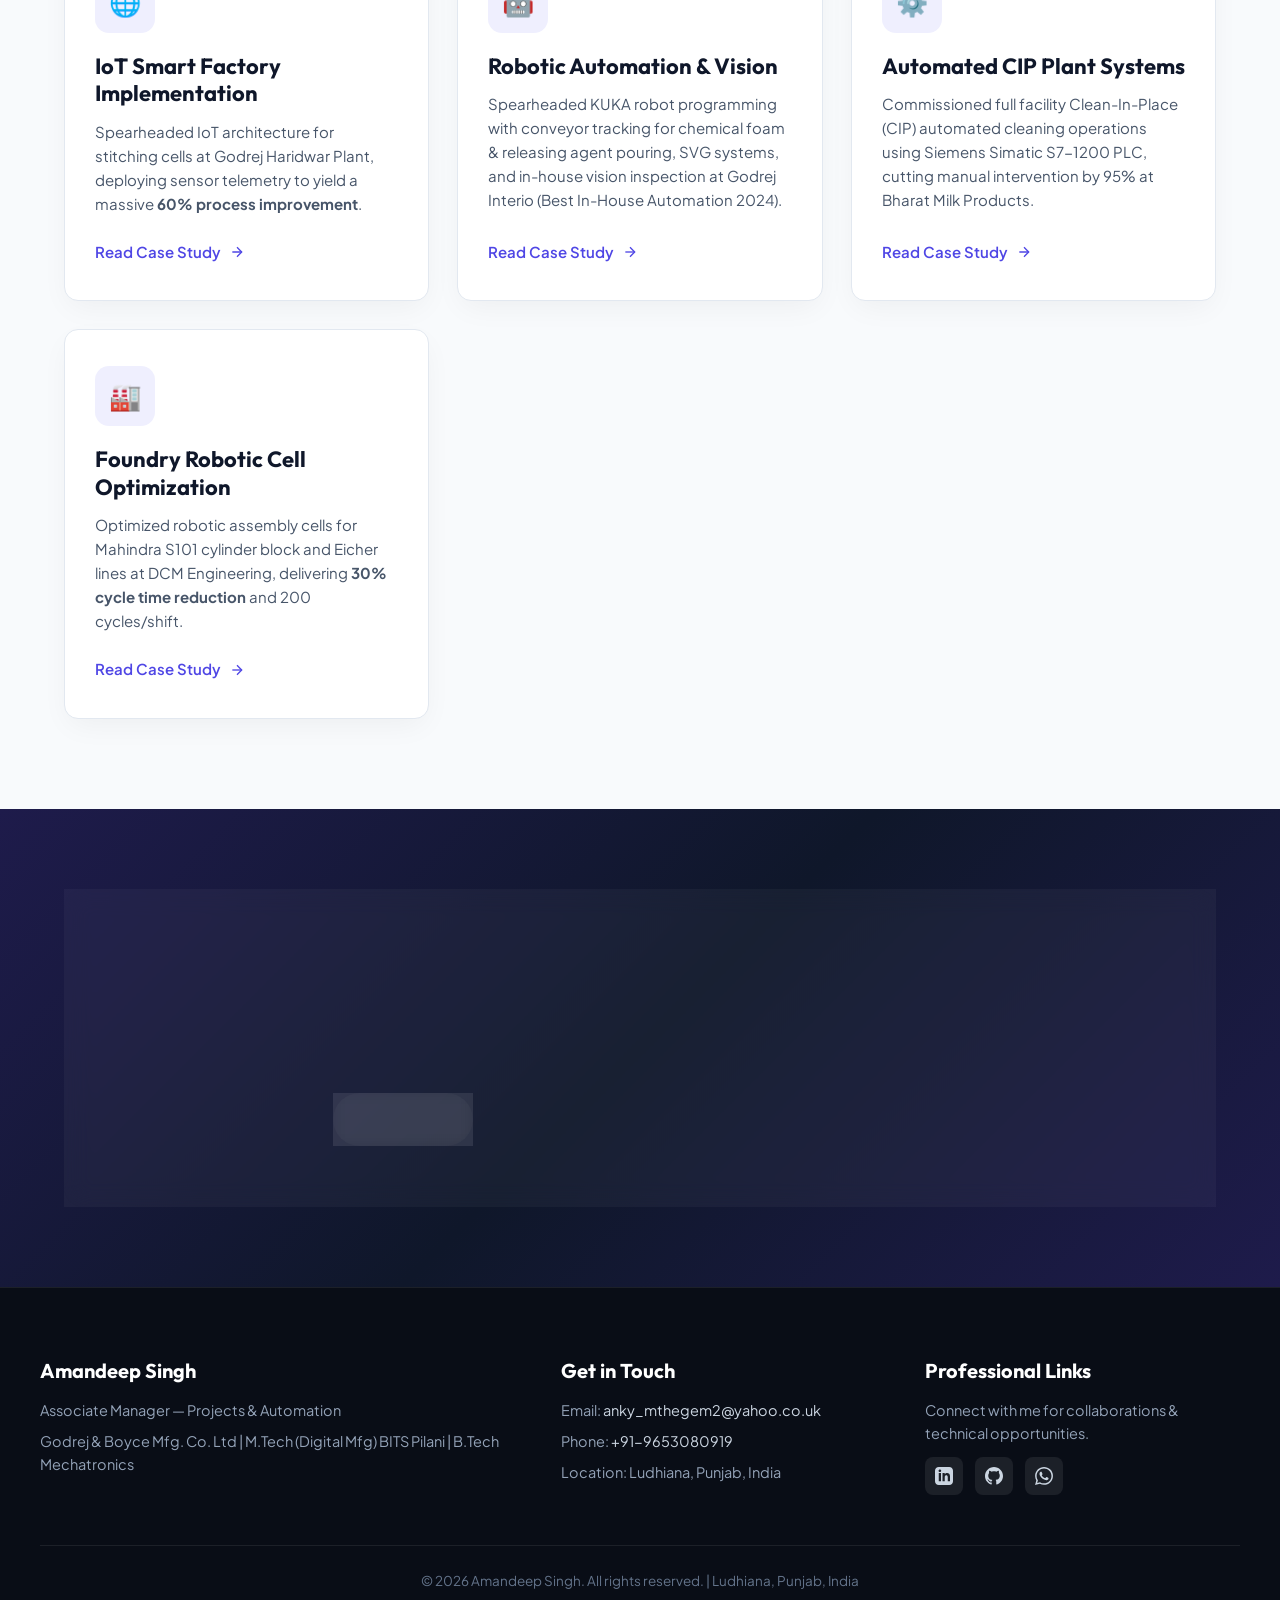
==== commit 57d8fa08: "Add Open Graph & Twitter cards, project category filters, WhatsApp quick-connect, and custom 404 pag" ====
--- a/index.html
+++ b/index.html
@@ -9,6 +9,25 @@
         content="Official Portfolio of Amandeep Singh — Associate Manager in Projects & Automation at Godrej & Boyce. Expert in Industrial Robotics, Siemens PLC, Vision Systems, and Digital Manufacturing (BITS Pilani).">
     <meta name="author" content="Amandeep Singh">
     <link rel="icon" type="image/png" href="profile_logo.png">
+    <link rel="canonical" href="https://anky-mthegem.github.io/">
+
+    <!-- Open Graph / LinkedIn / Facebook / WhatsApp -->
+    <meta property="og:type" content="website">
+    <meta property="og:url" content="https://anky-mthegem.github.io/">
+    <meta property="og:title" content="Amandeep Singh | Associate Manager — Projects &amp; Automation">
+    <meta property="og:description" content="Official Portfolio of Amandeep Singh — Associate Manager in Projects &amp; Automation at Godrej &amp; Boyce. Expert in Industrial Robotics, Siemens PLC, Vision Systems, and Digital Manufacturing (BITS Pilani).">
+    <meta property="og:image" content="https://anky-mthegem.github.io/profile_logo.png">
+    <meta property="og:image:width" content="200">
+    <meta property="og:image:height" content="201">
+    <meta property="og:site_name" content="Amandeep Singh Portfolio">
+
+    <!-- Twitter / X -->
+    <meta name="twitter:card" content="summary">
+    <meta name="twitter:url" content="https://anky-mthegem.github.io/">
+    <meta name="twitter:title" content="Amandeep Singh | Associate Manager — Projects &amp; Automation">
+    <meta name="twitter:description" content="Associate Manager in Projects &amp; Automation at Godrej &amp; Boyce. Industrial Robotics, Siemens PLC &amp; Digital Manufacturing.">
+    <meta name="twitter:image" content="https://anky-mthegem.github.io/profile_logo.png">
+
     <link rel="stylesheet" href="styles.css?v=3.6">
     <!-- Google Fonts Fast Non-Blocking Preconnect & Preload -->
     <link rel="preconnect" href="https://fonts.googleapis.com">
@@ -297,6 +316,12 @@
                                 d="M12 0c-6.626 0-12 5.373-12 12 0 5.302 3.438 9.8 8.207 11.387.599.111.793-.261.793-.577v-2.234c-3.338.726-4.033-1.416-4.033-1.416-.546-1.387-1.333-1.756-1.333-1.756-1.089-.745.083-.729.083-.729 1.205.084 1.839 1.237 1.839 1.237 1.07 1.834 2.807 1.304 3.492.997.107-.775.418-1.305.762-1.604-2.665-.305-5.467-1.334-5.467-5.931 0-1.311.469-2.381 1.236-3.221-.124-.303-.535-1.524.117-3.176 0 0 1.008-.322 3.301 1.23.957-.266 1.983-.399 3.003-.404 1.02.005 2.047.138 3.006.404 2.291-1.552 3.297-1.23 3.297-1.23.653 1.653.242 2.874.118 3.176.77.84 1.235 1.911 1.235 3.221 0 4.609-2.807 5.624-5.479 5.921.43.372.823 1.102.823 2.222v3.293c0 .319.192.694.801.576 4.765-1.589 8.199-6.086 8.199-11.386 0-6.627-5.373-12-12-12z" />
                         </svg>
                     </a>
+                    <a href="https://wa.me/919653080919?text=Hi%20Amandeep,%20I%20saw%20your%20portfolio%20and%20would%20like%20to%20connect." target="_blank" rel="noopener noreferrer"
+                        class="footer-social-link footer-whatsapp" title="Chat on WhatsApp" aria-label="Chat on WhatsApp">
+                        <svg width="18" height="18" viewBox="0 0 24 24" fill="currentColor">
+                            <path d="M.057 24l1.687-6.163c-1.041-1.804-1.588-3.849-1.587-5.946.003-6.556 5.338-11.891 11.893-11.891 3.181.001 6.167 1.24 8.413 3.488 2.245 2.248 3.481 5.236 3.48 8.414-.003 6.557-5.338 11.892-11.893 11.892-1.99-.001-3.951-.5-5.688-1.448l-6.305 1.654zm6.597-3.807c1.676.995 3.276 1.591 5.392 1.592 5.448 0 9.886-4.434 9.889-9.885.002-5.462-4.415-9.89-9.881-9.892-5.452 0-9.887 4.434-9.889 9.884-.001 2.225.651 3.891 1.746 5.634l-.999 3.648 3.742-.981zm11.387-5.464c-.074-.124-.272-.198-.57-.347-.297-.149-1.758-.868-2.031-.967-.272-.099-.47-.149-.669.149-.198.297-.768.967-.941 1.165-.173.198-.347.223-.644.074-.297-.149-1.255-.462-2.39-1.475-.883-.788-1.48-1.761-1.653-2.059-.173-.297-.018-.458.13-.606.134-.133.297-.347.446-.521.151-.172.2-.296.3-.495.099-.198.05-.372-.025-.521-.075-.148-.669-1.611-.916-2.206-.242-.579-.487-.501-.669-.51l-.57-.01c-.198 0-.52.074-.792.372s-1.04 1.016-1.04 2.479 1.065 2.876 1.213 3.074c.149.198 2.095 3.2 5.076 4.487.709.306 1.263.489 1.694.626.712.226 1.36.194 1.872.118.571-.085 1.758-.719 2.006-1.413.248-.695.248-1.29.173-1.414z"/>
+                        </svg>
+                    </a>
                 </div>
             </div>
         </div>
--- a/styles.css
+++ b/styles.css
@@ -1469,6 +1469,107 @@
     }
 }
 
+/* Category Filter Tabs Toolbar */
+.projects-filter-section {
+    margin: 10px 0 36px;
+    display: flex;
+    flex-direction: column;
+    align-items: center;
+    gap: 14px;
+}
+
+.projects-filter-bar {
+    display: flex;
+    flex-wrap: wrap;
+    align-items: center;
+    justify-content: center;
+    gap: 8px;
+    padding: 8px 12px;
+    background: var(--bg-surface);
+    border: 1px solid var(--border-color);
+    border-radius: var(--radius-full);
+    box-shadow: var(--shadow-sm);
+    max-width: 100%;
+}
+
+.project-filter-btn {
+    display: inline-flex;
+    align-items: center;
+    gap: 8px;
+    padding: 8px 15px;
+    border-radius: var(--radius-full);
+    background: transparent;
+    border: 1px solid transparent;
+    color: var(--text-secondary);
+    font-family: var(--font-heading);
+    font-size: 13.5px;
+    font-weight: 600;
+    cursor: pointer;
+    transition: all var(--transition-fast);
+    white-space: nowrap;
+}
+
+.project-filter-btn:hover {
+    color: var(--primary);
+    background: rgba(99, 102, 241, 0.08);
+}
+
+.project-filter-btn.active {
+    background: linear-gradient(135deg, var(--primary) 0%, var(--accent) 100%);
+    color: #ffffff;
+    box-shadow: 0 4px 14px rgba(99, 102, 241, 0.35);
+    border-color: transparent;
+}
+
+.project-filter-btn .filter-count {
+    display: inline-flex;
+    align-items: center;
+    justify-content: center;
+    min-width: 20px;
+    height: 20px;
+    padding: 0 6px;
+    border-radius: 10px;
+    font-size: 11px;
+    font-weight: 700;
+    background: rgba(0, 0, 0, 0.08);
+    color: var(--text-primary);
+    transition: all var(--transition-fast);
+}
+
+[data-theme="dark"] .project-filter-btn .filter-count {
+    background: rgba(255, 255, 255, 0.12);
+    color: #ffffff;
+}
+
+.project-filter-btn.active .filter-count {
+    background: rgba(255, 255, 255, 0.25);
+    color: #ffffff;
+}
+
+.filter-status-text {
+    font-size: 14px;
+    color: var(--text-muted);
+    font-weight: 500;
+    text-align: center;
+}
+
+.filter-status-text strong {
+    color: var(--primary);
+}
+
+@media (max-width: 680px) {
+    .projects-filter-bar {
+        border-radius: var(--radius-md);
+        padding: 8px 10px;
+        gap: 6px;
+        width: 100%;
+    }
+    .project-filter-btn {
+        padding: 6px 12px;
+        font-size: 12.5px;
+    }
+}
+
 .projects-grid {
     display: grid;
     grid-template-columns: repeat(auto-fit, minmax(350px, 1fr));
@@ -1483,7 +1584,13 @@
     overflow: hidden;
     display: flex;
     flex-direction: column;
-    transition: all var(--transition-normal);
+    transition: opacity 0.35s cubic-bezier(0.16, 1, 0.3, 1), transform 0.35s cubic-bezier(0.16, 1, 0.3, 1), box-shadow var(--transition-normal);
+}
+
+.project-card-large.filter-hidden {
+    display: none !important;
+    opacity: 0;
+    transform: scale(0.95);
 }
 
 .project-card-large:hover {
@@ -2074,6 +2181,38 @@
     transform: translateY(-2px);
 }
 
+.social-link-whatsapp:hover {
+    background: #25D366 !important;
+    border-color: #25D366 !important;
+    color: #ffffff !important;
+    box-shadow: 0 4px 14px rgba(37, 211, 102, 0.35);
+}
+
+/* WhatsApp Direct Action Button */
+.btn-whatsapp-direct {
+    display: inline-flex;
+    align-items: center;
+    gap: 7px;
+    margin-top: 8px;
+    padding: 7px 15px;
+    border-radius: var(--radius-full);
+    background: #25D366;
+    color: #ffffff !important;
+    font-size: 13px !important;
+    font-weight: 700 !important;
+    text-decoration: none;
+    box-shadow: 0 3px 10px rgba(37, 211, 102, 0.28);
+    transition: all var(--transition-fast);
+    width: fit-content;
+}
+
+.btn-whatsapp-direct:hover {
+    background: #20ba5a;
+    color: #ffffff !important;
+    transform: translateY(-2px);
+    box-shadow: 0 6px 18px rgba(37, 211, 102, 0.45);
+}
+
 /* Contact Form */
 .contact-form-card {
     background: var(--bg-surface);
@@ -2226,6 +2365,12 @@
     background: var(--primary);
     transform: translateY(-2px);
     color: #ffffff;
+}
+
+.footer-social-link.footer-whatsapp:hover {
+    background: #25D366;
+    color: #ffffff;
+    box-shadow: 0 4px 12px rgba(37, 211, 102, 0.4);
 }
 
 .footer-bottom {
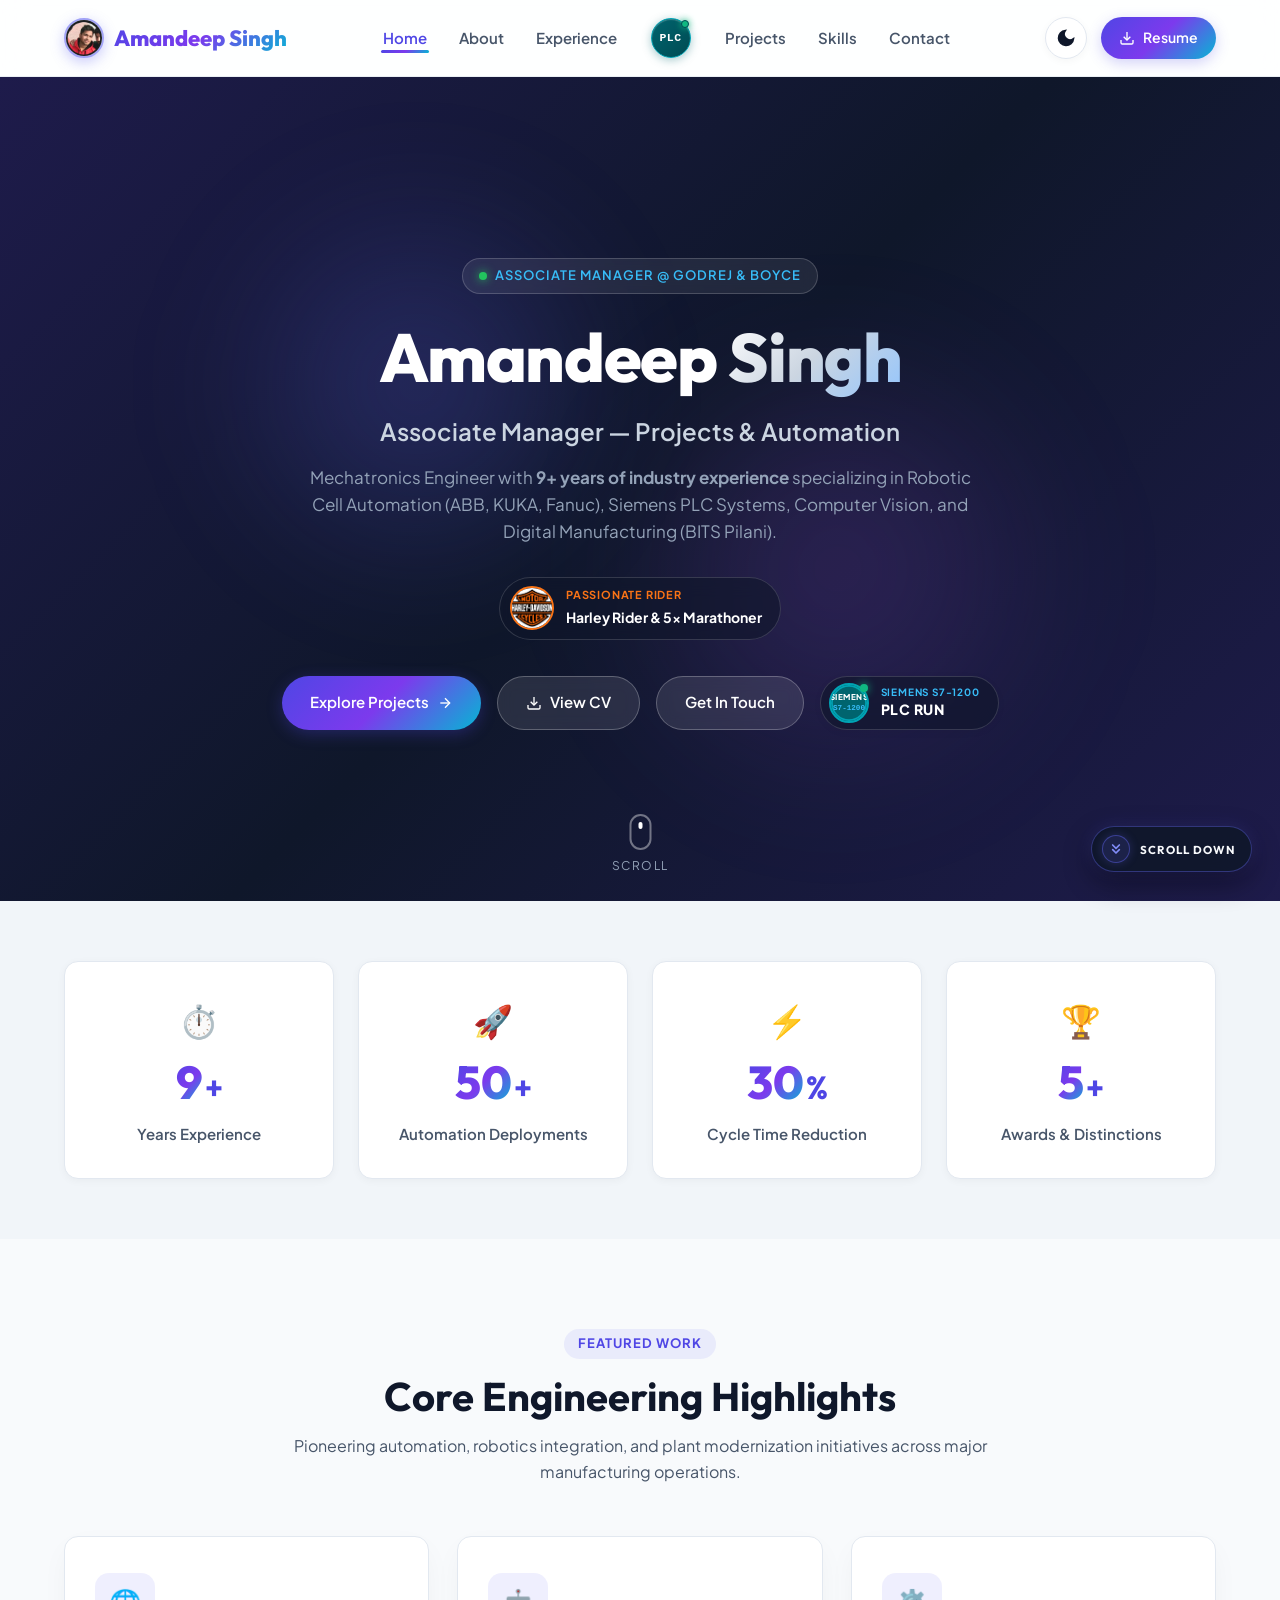
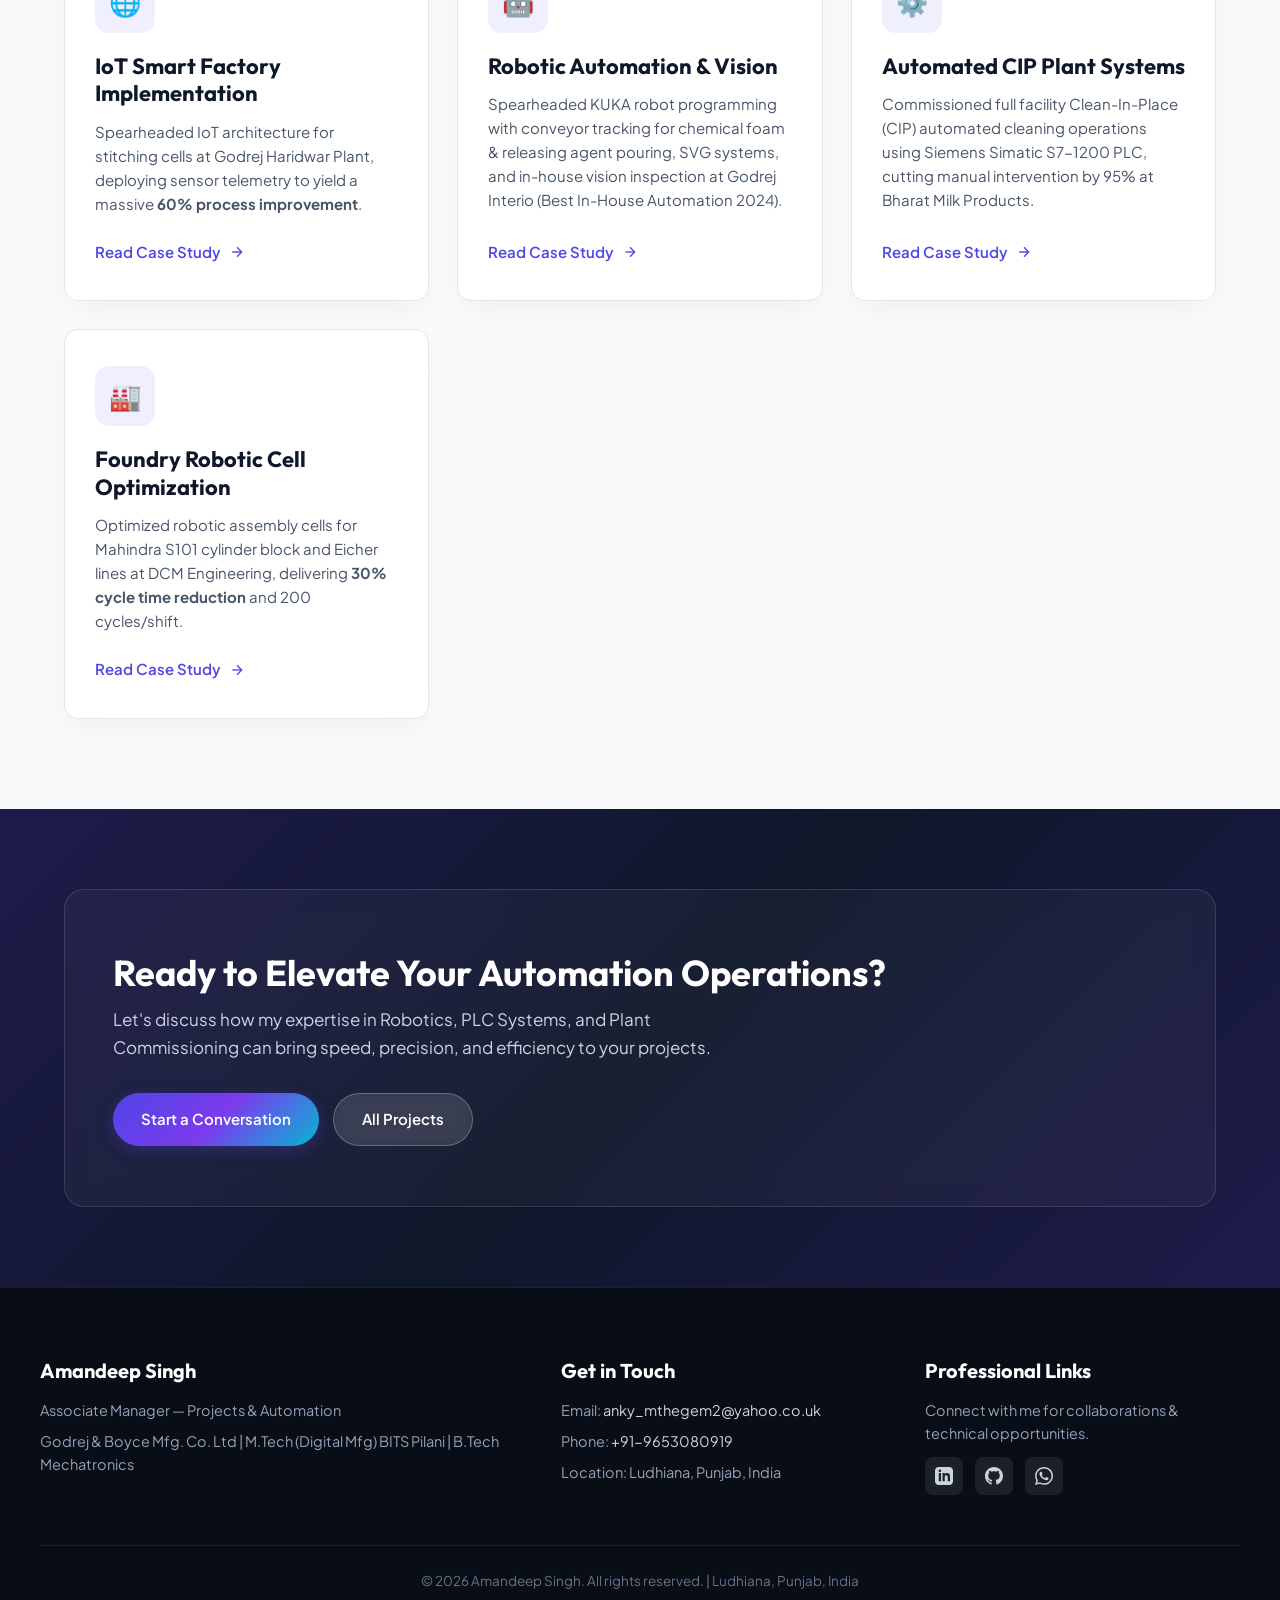
==== commit 2ffef8ba: "feat(seo): implement Schema.org JSON-LD structured data and synchronize asset versioning across all " ====
--- a/index.html
+++ b/index.html
@@ -28,7 +28,7 @@
     <meta name="twitter:description" content="Associate Manager in Projects &amp; Automation at Godrej &amp; Boyce. Industrial Robotics, Siemens PLC &amp; Digital Manufacturing.">
     <meta name="twitter:image" content="https://anky-mthegem.github.io/profile_logo.png">
 
-    <link rel="stylesheet" href="styles.css?v=3.6">
+    <link rel="stylesheet" href="styles.css?v=3.8">
     <!-- Google Fonts Fast Non-Blocking Preconnect & Preload -->
     <link rel="preconnect" href="https://fonts.googleapis.com">
     <link rel="preconnect" href="https://fonts.gstatic.com" crossorigin>
@@ -37,6 +37,61 @@
     <noscript>
         <link rel="stylesheet" href="https://fonts.googleapis.com/css2?family=Outfit:wght@400;500;600;700;800&family=Plus+Jakarta+Sans:wght@400;500;600;700&display=swap">
     </noscript>
+
+    <!-- Google Structured Data / Rich Snippets (Schema.org) -->
+    <script type="application/ld+json">
+    {
+      "@context": "https://schema.org",
+      "@type": "Person",
+      "name": "Amandeep Singh",
+      "alternateName": "Anky",
+      "url": "https://anky-mthegem.github.io/",
+      "image": "https://anky-mthegem.github.io/profile_logo.png",
+      "jobTitle": "Associate Manager — Projects & Automation",
+      "worksFor": {
+        "@type": "Organization",
+        "name": "Godrej & Boyce Mfg. Co. Ltd",
+        "url": "https://www.godrej.com/"
+      },
+      "alumniOf": [
+        {
+          "@type": "EducationalOrganization",
+          "name": "BITS Pilani",
+          "description": "M.Tech in Digital Manufacturing"
+        },
+        {
+          "@type": "EducationalOrganization",
+          "name": "Punjab Technical University",
+          "description": "B.Tech in Mechatronics Engineering"
+        }
+      ],
+      "address": {
+        "@type": "PostalAddress",
+        "addressLocality": "Ludhiana",
+        "addressRegion": "Punjab",
+        "postalCode": "141002",
+        "addressCountry": "India"
+      },
+      "sameAs": [
+        "https://www.linkedin.com/in/anky-mthegem/",
+        "https://github.com/anky-mthegem/"
+      ],
+      "knowsAbout": [
+        "Industrial Automation",
+        "Robotic Cell Deployment",
+        "KUKA Robotics",
+        "ABB Robotics",
+        "Fanuc Robotics",
+        "Siemens S7-1200 PLC",
+        "SCADA Systems",
+        "Computer Vision & YOLO",
+        "Digital Manufacturing",
+        "Industry 4.0 & IoT",
+        "Greenfield & Brownfield Plant Commissioning"
+      ]
+    }
+    </script>
+
     <!-- Instant Theme Init to prevent Flash of Unstyled Theme -->
     <script>(function(){try{var t=localStorage.getItem('portfolio-theme');if(!t&&window.matchMedia('(prefers-color-scheme: dark)').matches)t='dark';if(t)document.documentElement.setAttribute('data-theme',t);}catch(e){}})();</script>
 </head>
@@ -108,7 +163,10 @@
             <!-- Harley Rider Enthusiast Badge with Official Logo -->
             <div>
                 <a href="harley.html" class="harley-badge-pill" title="Learn more in About Me">
-                    <img src="Harley_davidson_logo.jpg" alt="Harley-Davidson Logo" class="harley-thumb" />
+                    <picture>
+                        <source srcset="Harley_davidson_logo.webp" type="image/webp">
+                        <img src="Harley_davidson_logo.jpg" alt="Harley-Davidson Logo" class="harley-thumb" width="42" height="42" loading="lazy" />
+                    </picture>
                     <div class="harley-badge-text">
                         <span>Passionate Rider</span>
                         <strong>Harley Rider &amp; 5x Marathoner</strong>
@@ -342,7 +400,7 @@
         </button>
     </div>
 
-    <script src="script.js?v=3.6" defer></script>
+    <script src="script.js?v=3.8" defer></script>
 </body>
 
 </html>
--- a/styles.css
+++ b/styles.css
@@ -2304,6 +2304,22 @@
     border: 1px solid rgba(6, 182, 212, 0.3);
 }
 
+.btn-spinner {
+    display: inline-block;
+    width: 15px;
+    height: 15px;
+    border: 2px solid rgba(255, 255, 255, 0.35);
+    border-top-color: #ffffff;
+    border-radius: 50%;
+    animation: btnSpin 0.75s linear infinite;
+    margin-right: 8px;
+    vertical-align: middle;
+}
+
+@keyframes btnSpin {
+    to { transform: rotate(360deg); }
+}
+
 /* ==========================================================================
    FOOTER
    ========================================================================== */
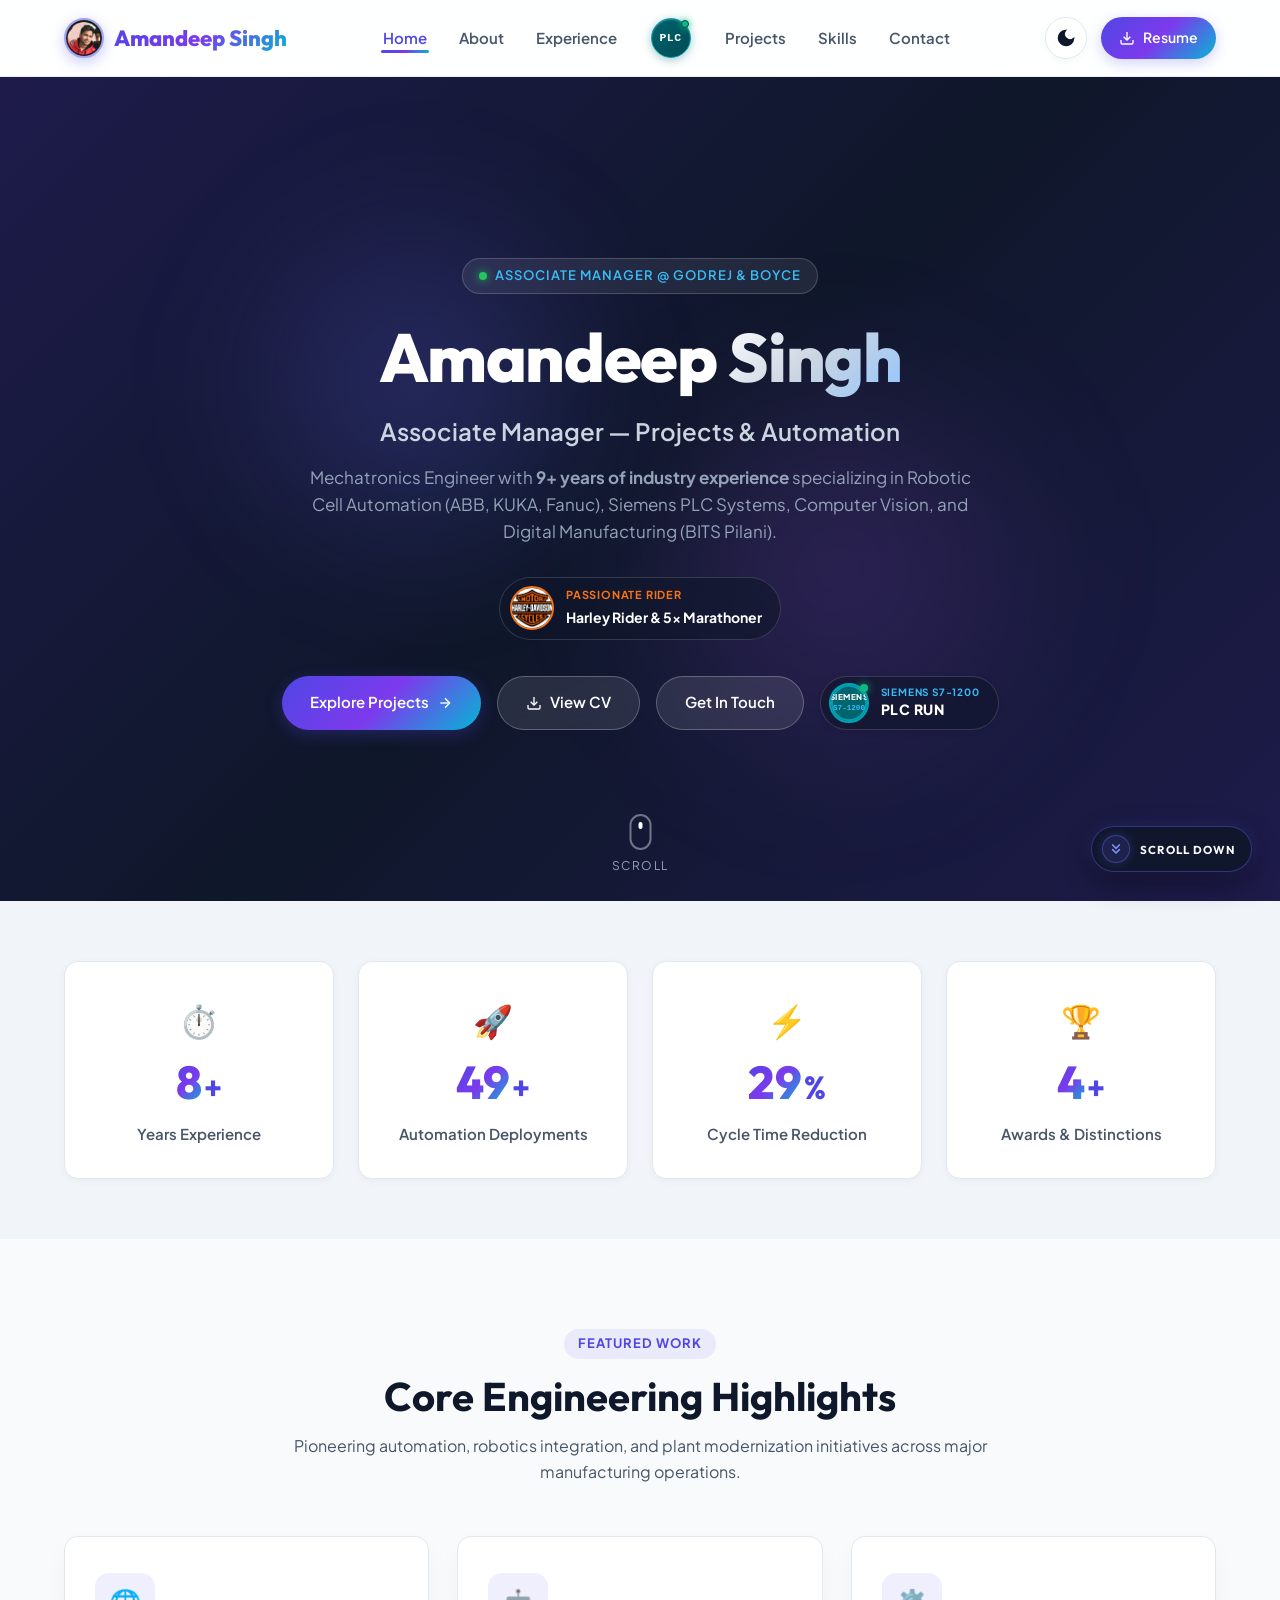
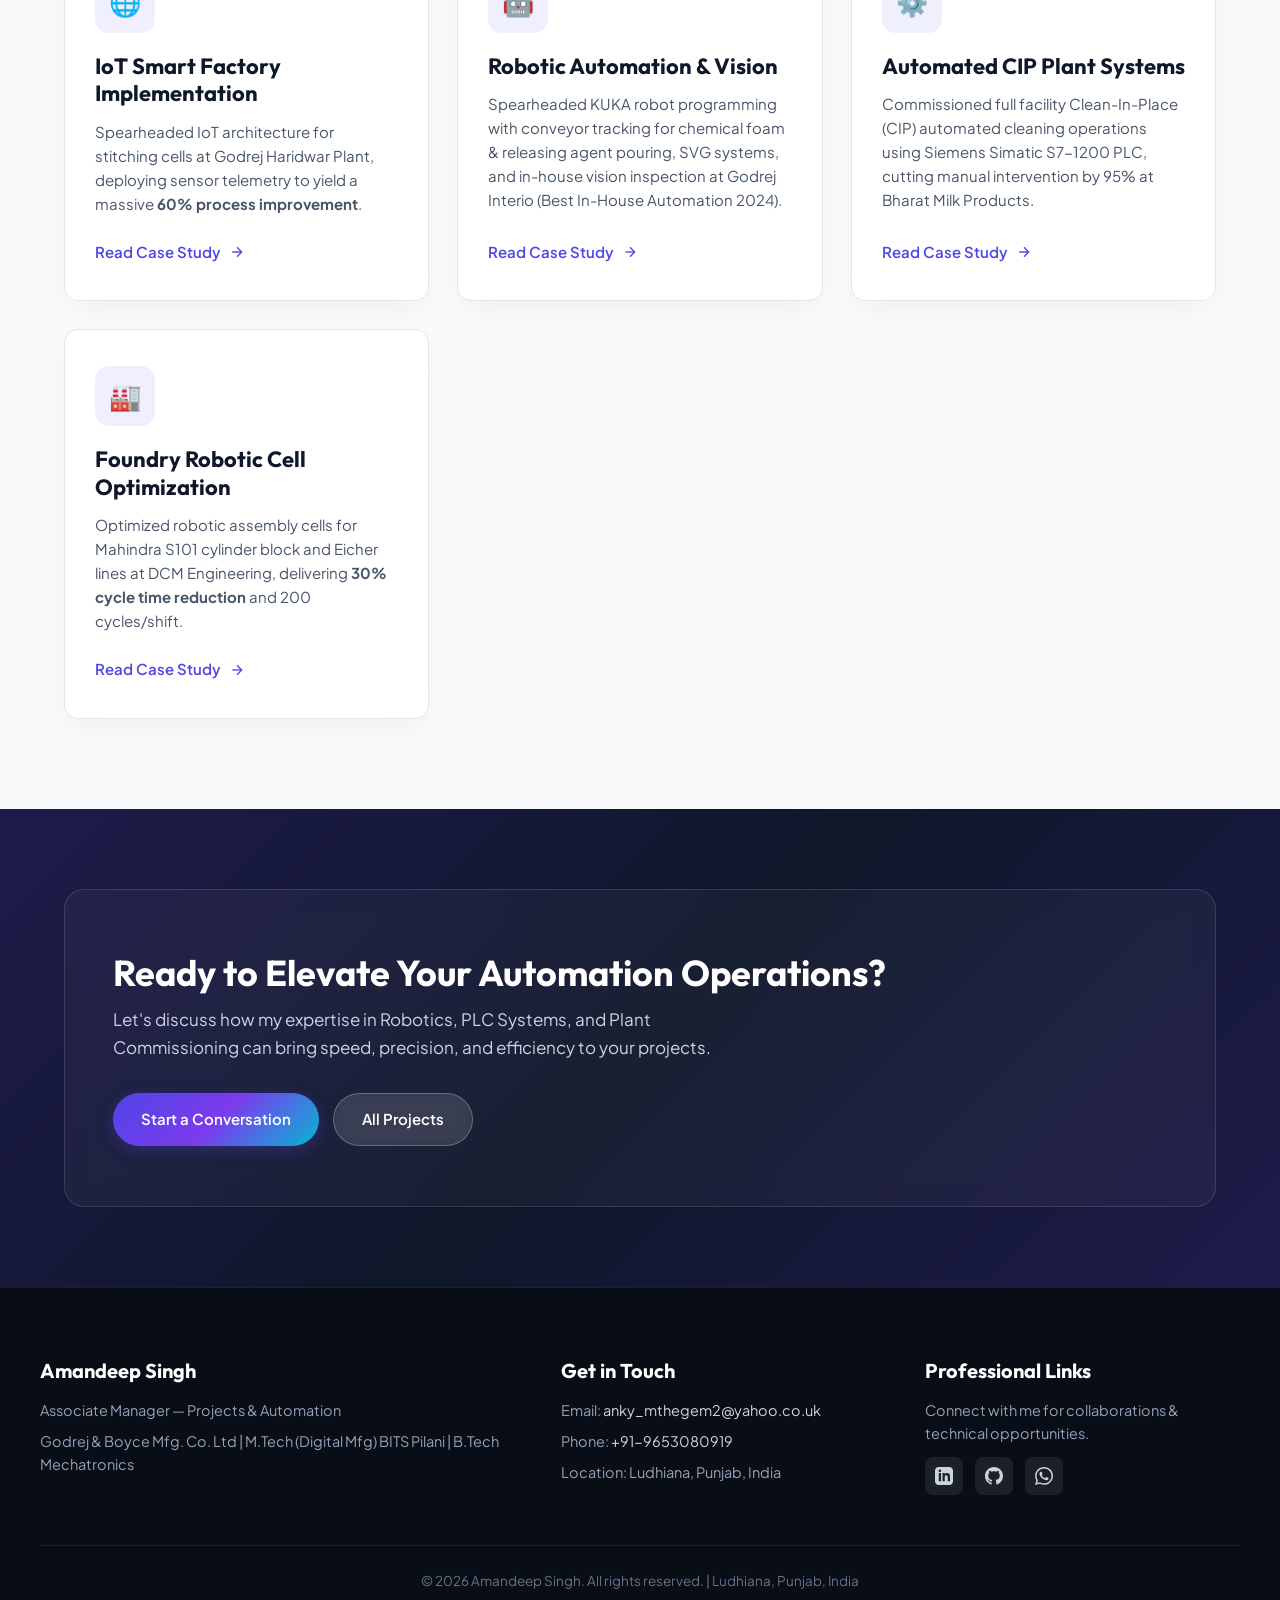
==== commit 04025b7a: "feat(seo): upgrade structured data to Google Rich Results ProfilePage and BreadcrumbList schemas" ====
--- a/index.html
+++ b/index.html
@@ -42,52 +42,73 @@
     <script type="application/ld+json">
     {
       "@context": "https://schema.org",
-      "@type": "Person",
-      "name": "Amandeep Singh",
-      "alternateName": "Anky",
-      "url": "https://anky-mthegem.github.io/",
-      "image": "https://anky-mthegem.github.io/profile_logo.png",
-      "jobTitle": "Associate Manager — Projects & Automation",
-      "worksFor": {
-        "@type": "Organization",
-        "name": "Godrej & Boyce Mfg. Co. Ltd",
-        "url": "https://www.godrej.com/"
-      },
-      "alumniOf": [
+      "@type": "ProfilePage",
+      "dateCreated": "2024-01-01T00:00:00+05:30",
+      "dateModified": "2026-10-04T20:25:00+05:30",
+      "mainEntity": {
+        "@type": "Person",
+        "name": "Amandeep Singh",
+        "alternateName": "Anky",
+        "identifier": "anky-mthegem",
+        "url": "https://anky-mthegem.github.io/",
+        "image": "https://anky-mthegem.github.io/profile_logo.png",
+        "jobTitle": "Associate Manager — Projects & Automation",
+        "description": "Associate Manager in Projects & Automation at Godrej & Boyce. Industrial Robotics, Siemens PLC, Vision Systems, Digital Manufacturing (BITS Pilani).",
+        "worksFor": {
+          "@type": "Organization",
+          "name": "Godrej & Boyce Mfg. Co. Ltd",
+          "url": "https://www.godrej.com/"
+        },
+        "alumniOf": [
+          {
+            "@type": "EducationalOrganization",
+            "name": "BITS Pilani",
+            "description": "M.Tech in Digital Manufacturing"
+          },
+          {
+            "@type": "EducationalOrganization",
+            "name": "Punjab Technical University",
+            "description": "B.Tech in Mechatronics Engineering"
+          }
+        ],
+        "address": {
+          "@type": "PostalAddress",
+          "addressLocality": "Ludhiana",
+          "addressRegion": "Punjab",
+          "postalCode": "141002",
+          "addressCountry": "India"
+        },
+        "sameAs": [
+          "https://www.linkedin.com/in/anky-mthegem/",
+          "https://github.com/anky-mthegem/"
+        ],
+        "knowsAbout": [
+          "Industrial Automation",
+          "Robotic Cell Deployment",
+          "KUKA Robotics",
+          "ABB Robotics",
+          "Fanuc Robotics",
+          "Siemens S7-1200 PLC",
+          "SCADA Systems",
+          "Computer Vision & YOLO",
+          "Digital Manufacturing",
+          "Industry 4.0 & IoT",
+          "Greenfield & Brownfield Plant Commissioning"
+        ]
+      }
+    }
+    </script>
+    <script type="application/ld+json">
+    {
+      "@context": "https://schema.org",
+      "@type": "BreadcrumbList",
+      "itemListElement": [
         {
-          "@type": "EducationalOrganization",
-          "name": "BITS Pilani",
-          "description": "M.Tech in Digital Manufacturing"
-        },
-        {
-          "@type": "EducationalOrganization",
-          "name": "Punjab Technical University",
-          "description": "B.Tech in Mechatronics Engineering"
+          "@type": "ListItem",
+          "position": 1,
+          "name": "Home",
+          "item": "https://anky-mthegem.github.io/"
         }
-      ],
-      "address": {
-        "@type": "PostalAddress",
-        "addressLocality": "Ludhiana",
-        "addressRegion": "Punjab",
-        "postalCode": "141002",
-        "addressCountry": "India"
-      },
-      "sameAs": [
-        "https://www.linkedin.com/in/anky-mthegem/",
-        "https://github.com/anky-mthegem/"
-      ],
-      "knowsAbout": [
-        "Industrial Automation",
-        "Robotic Cell Deployment",
-        "KUKA Robotics",
-        "ABB Robotics",
-        "Fanuc Robotics",
-        "Siemens S7-1200 PLC",
-        "SCADA Systems",
-        "Computer Vision & YOLO",
-        "Digital Manufacturing",
-        "Industry 4.0 & IoT",
-        "Greenfield & Brownfield Plant Commissioning"
       ]
     }
     </script>
